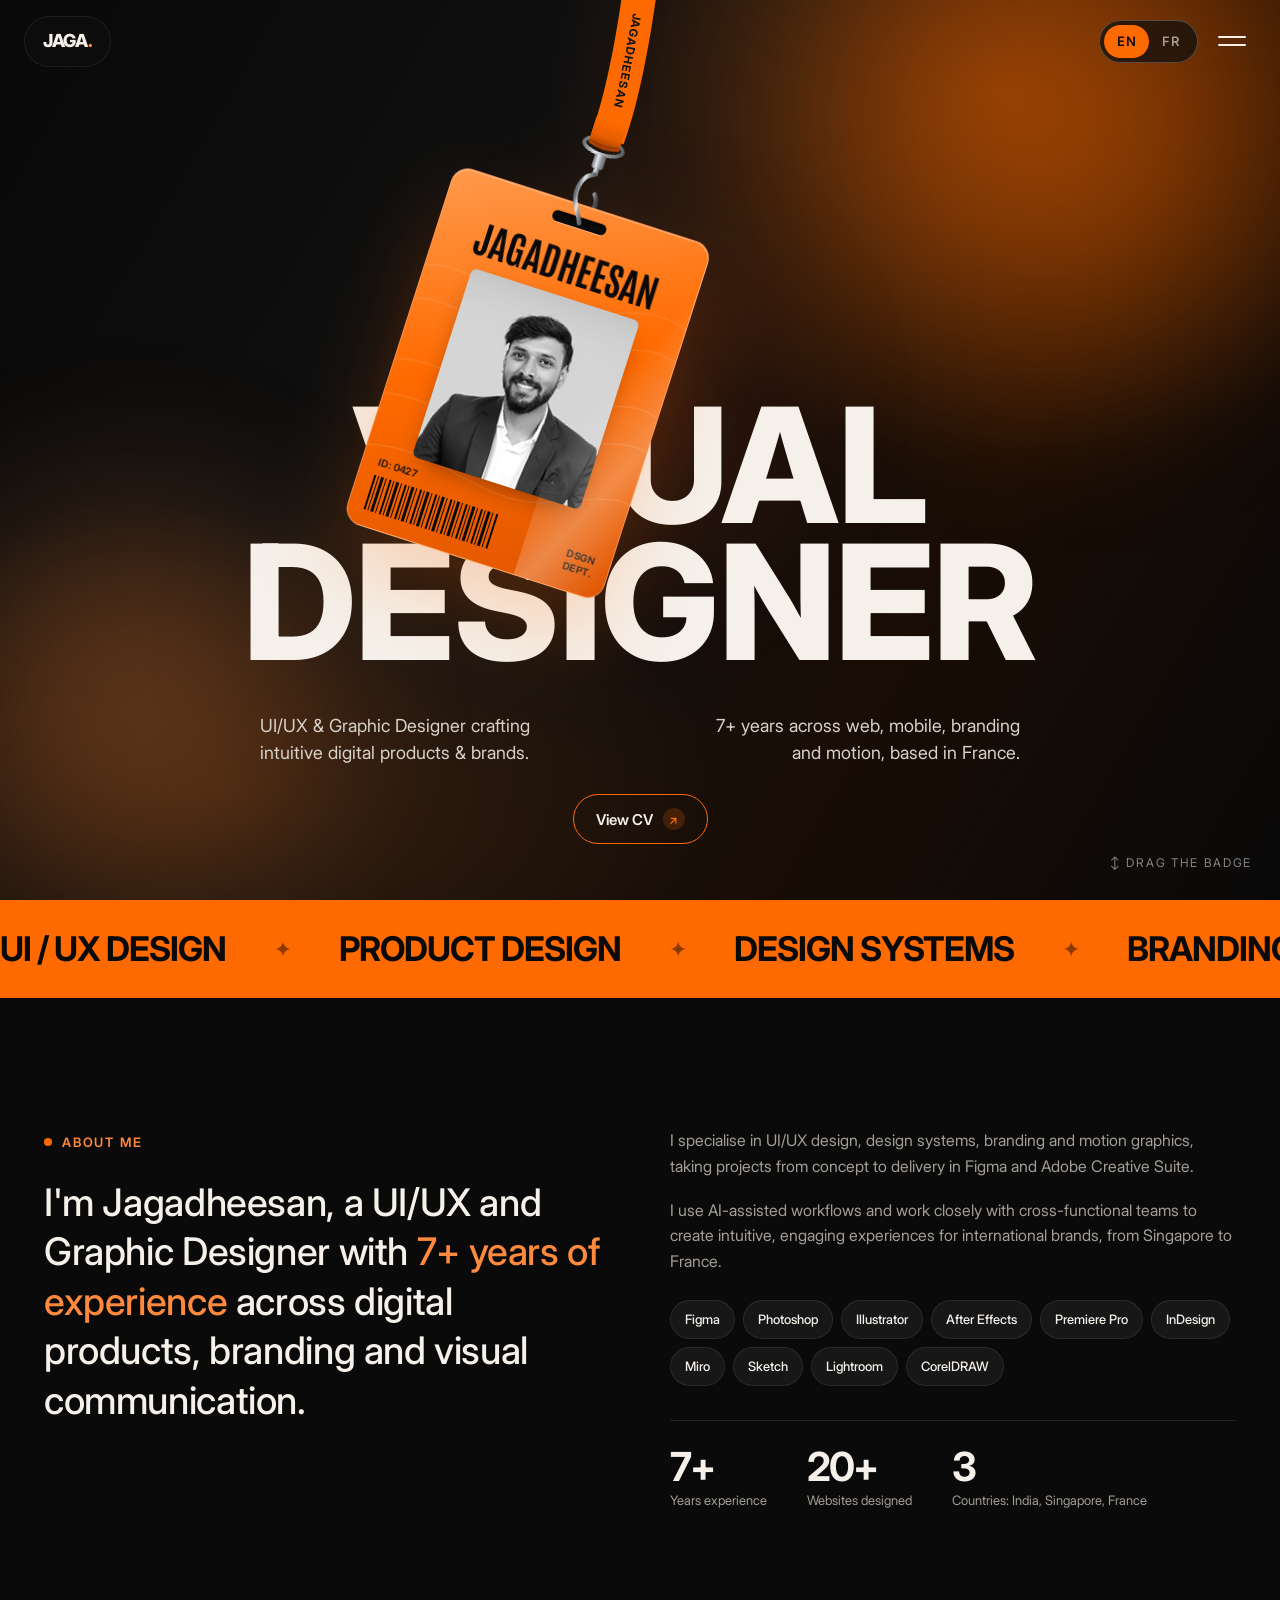
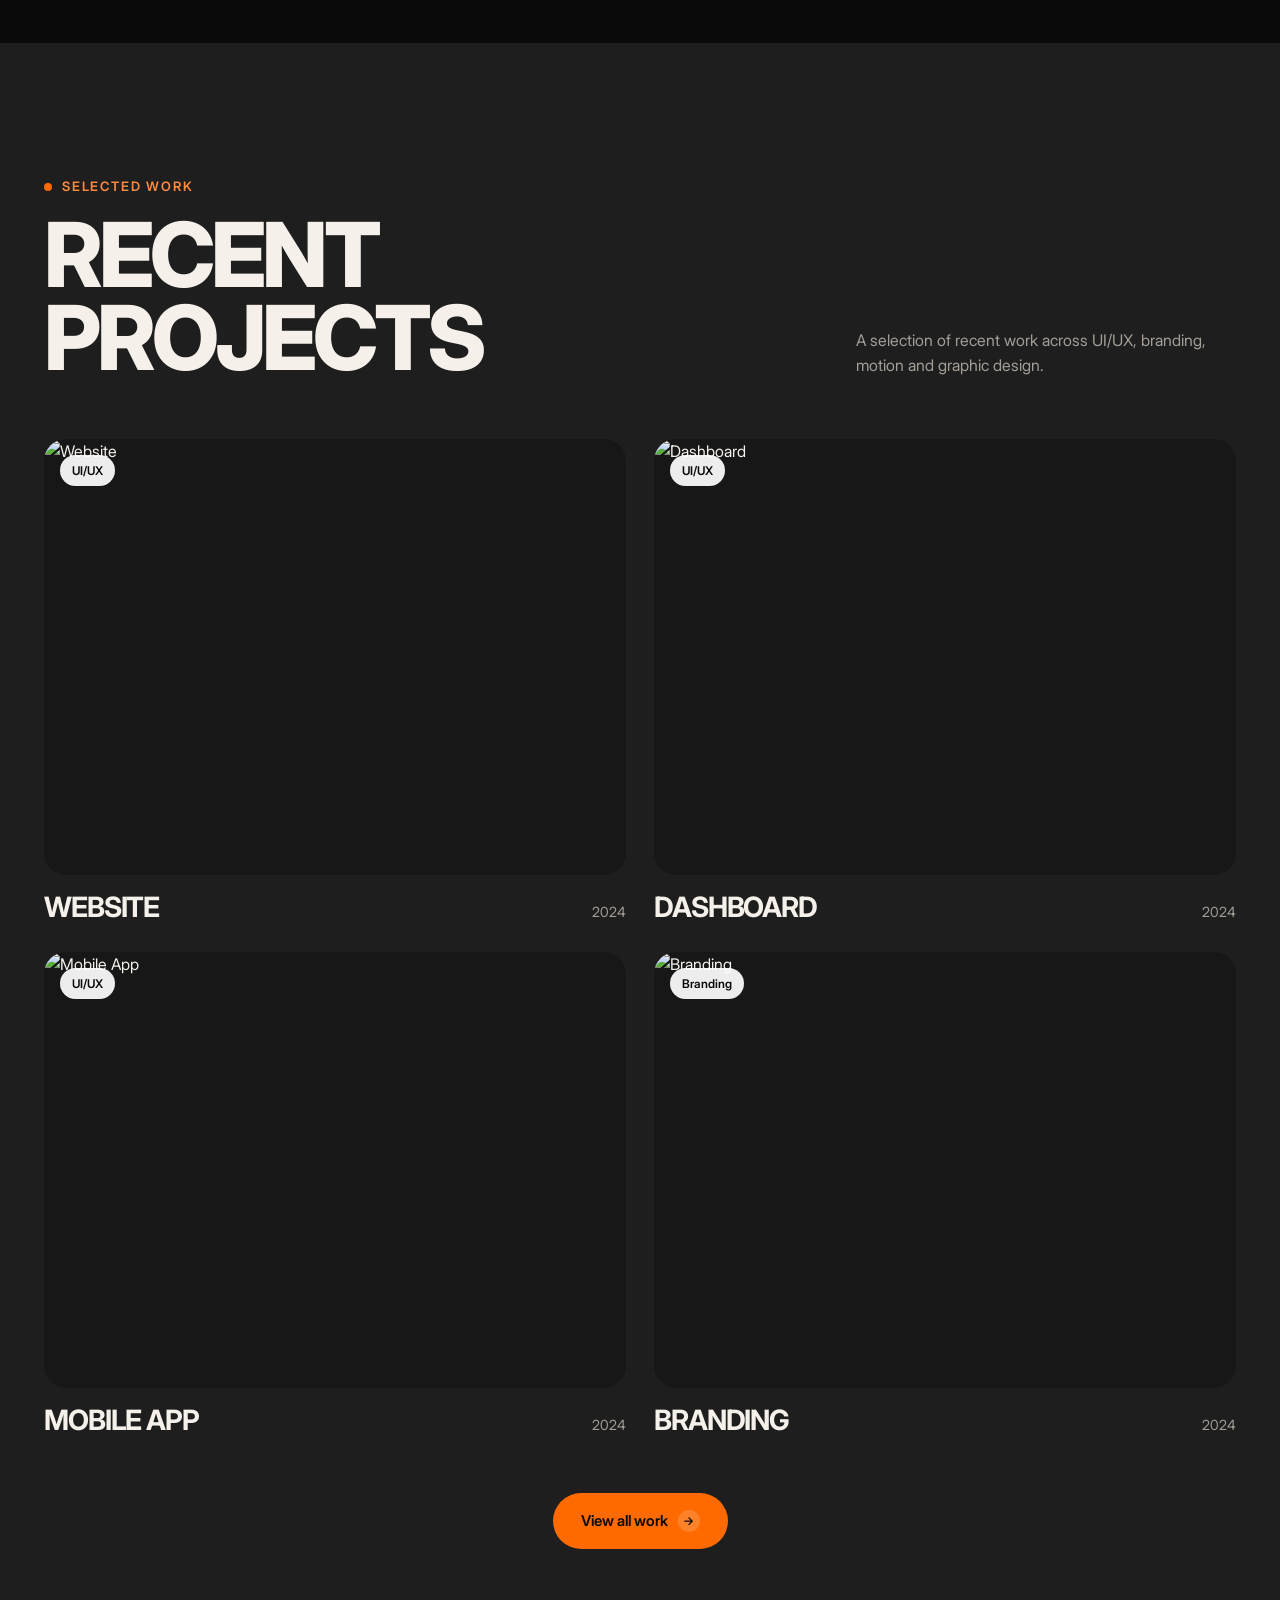
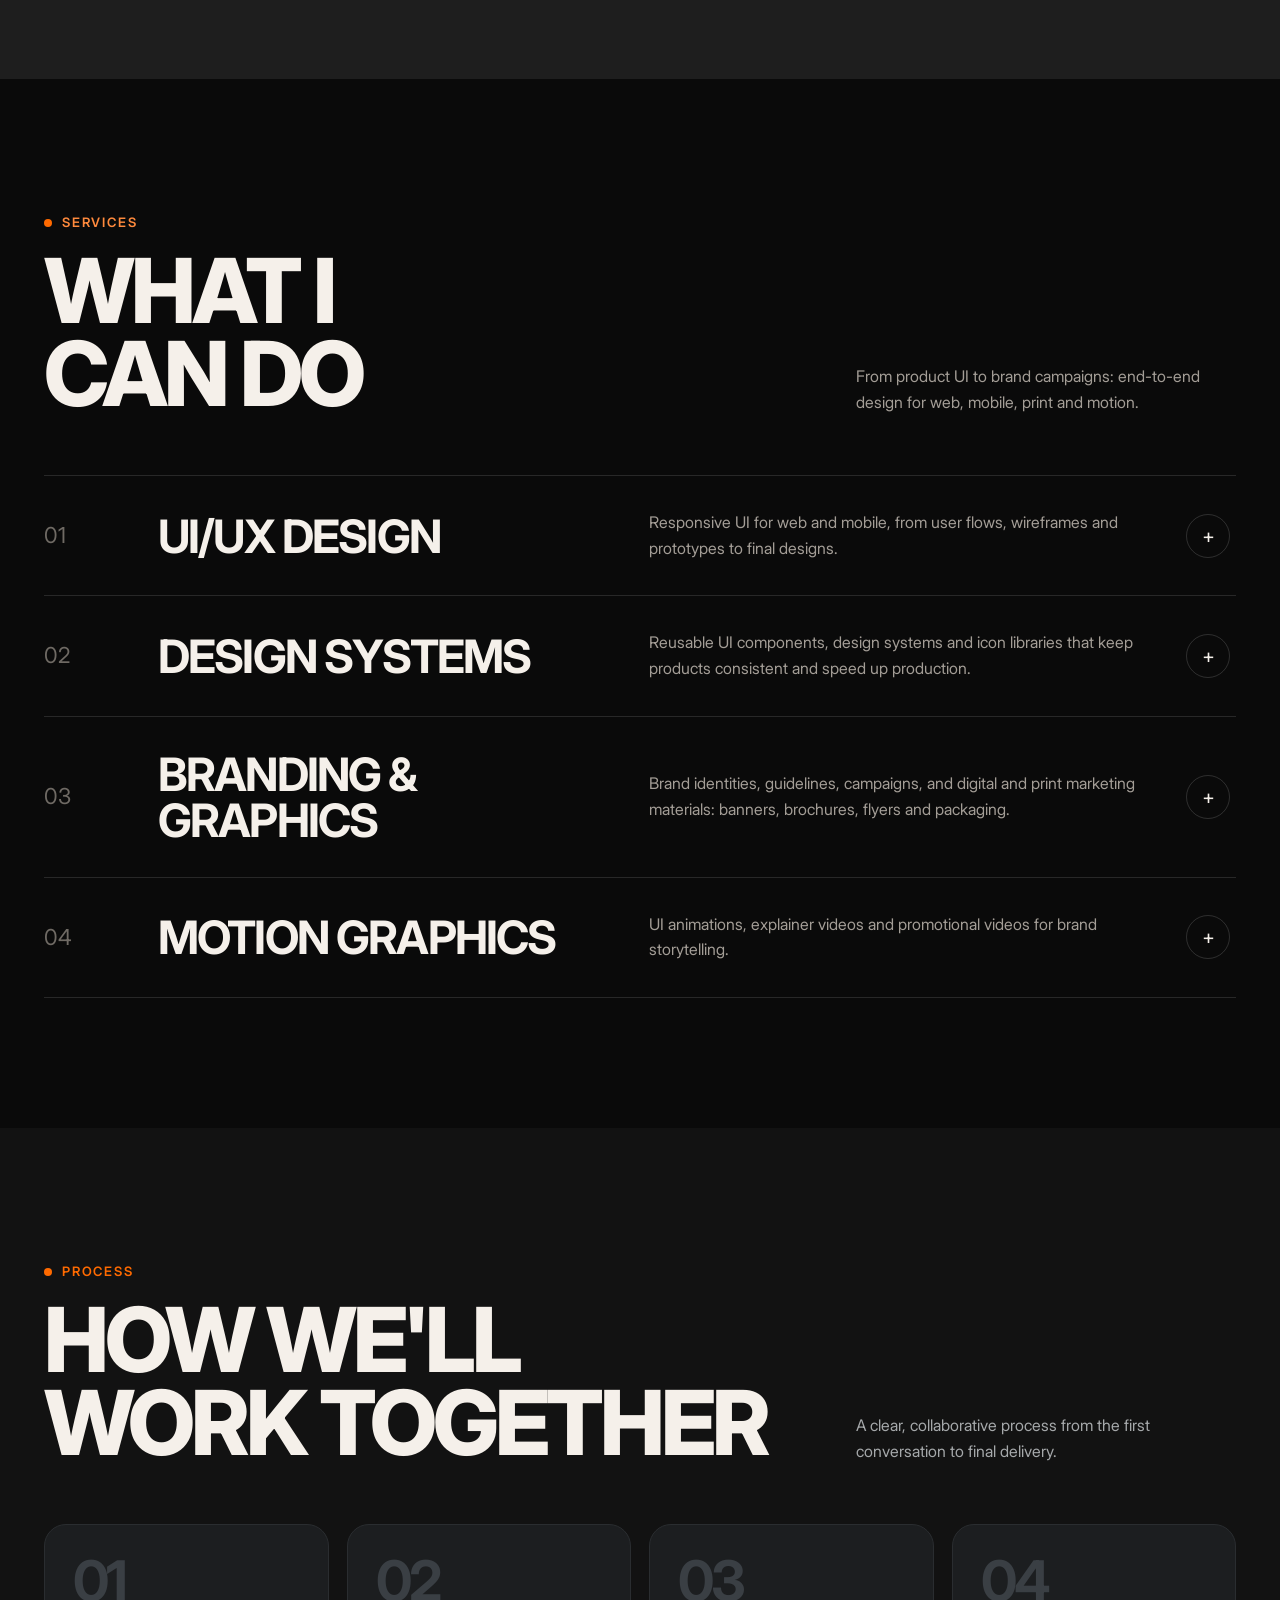
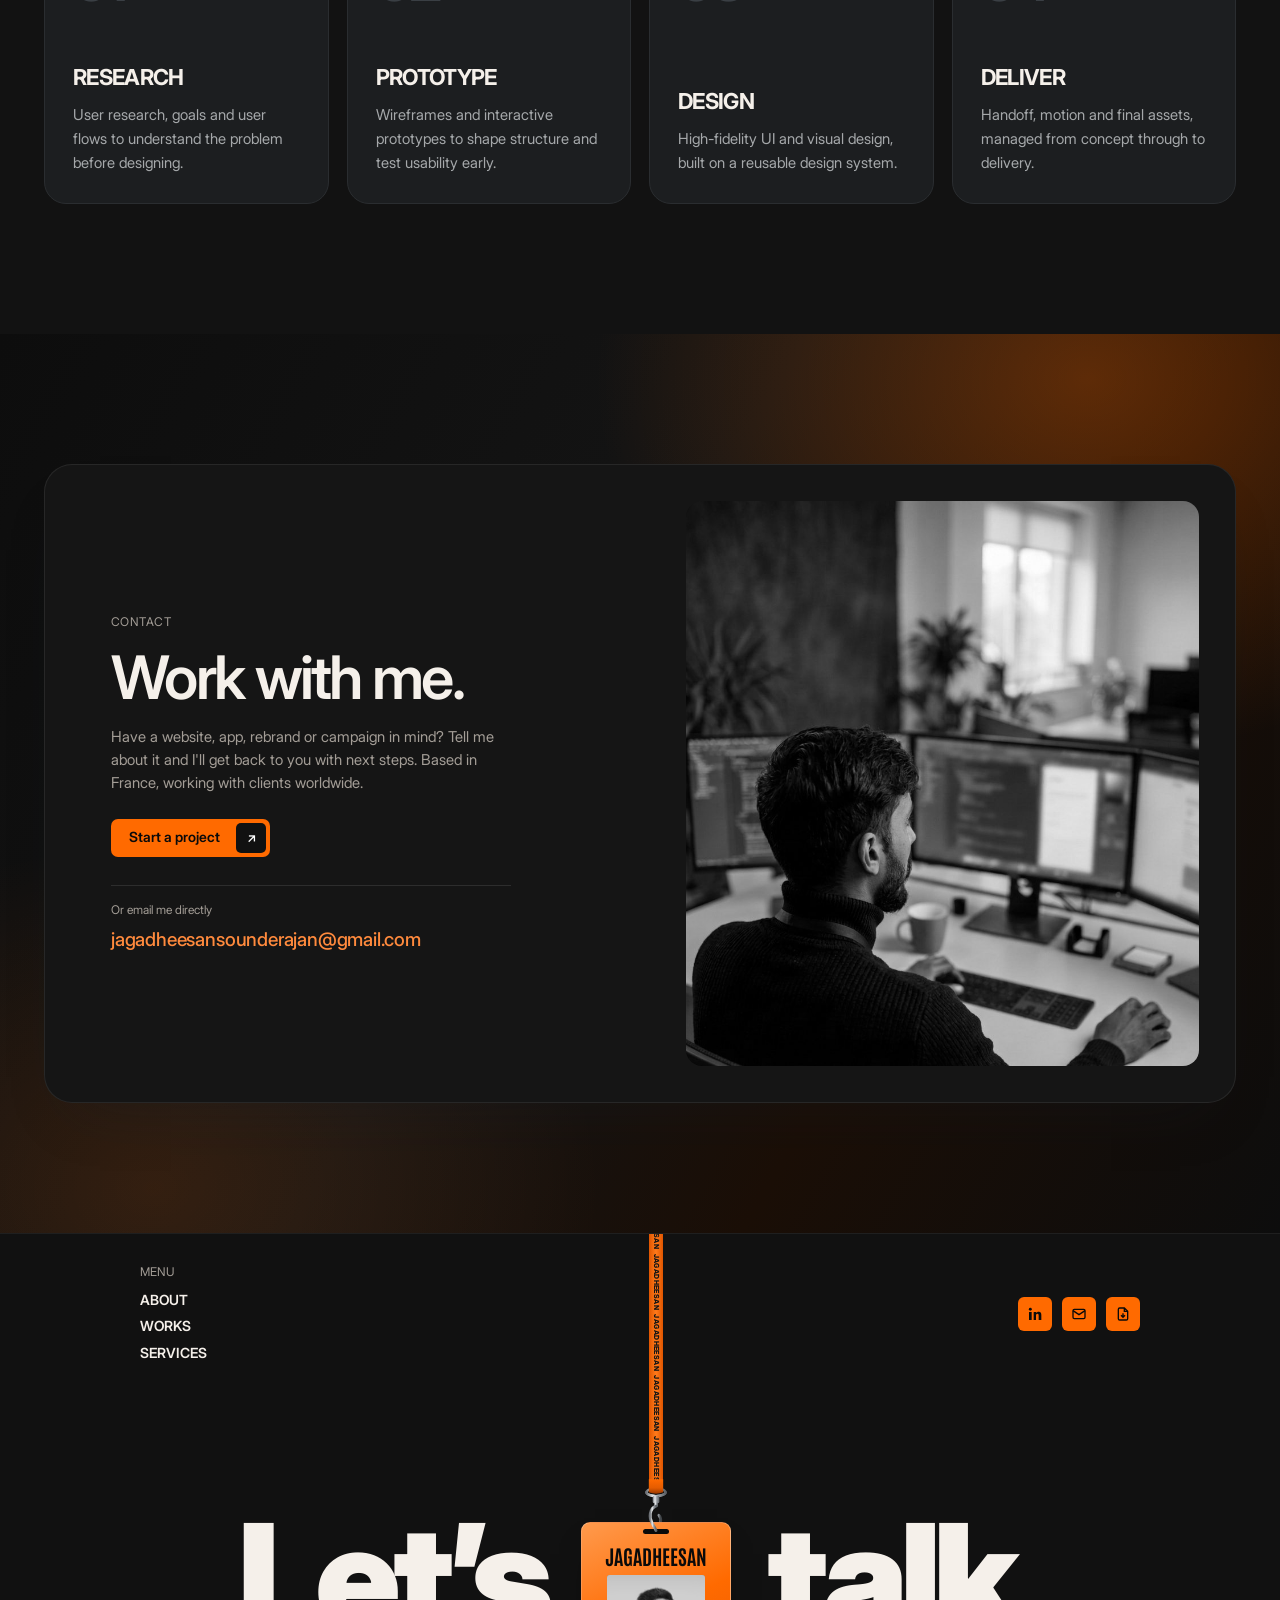
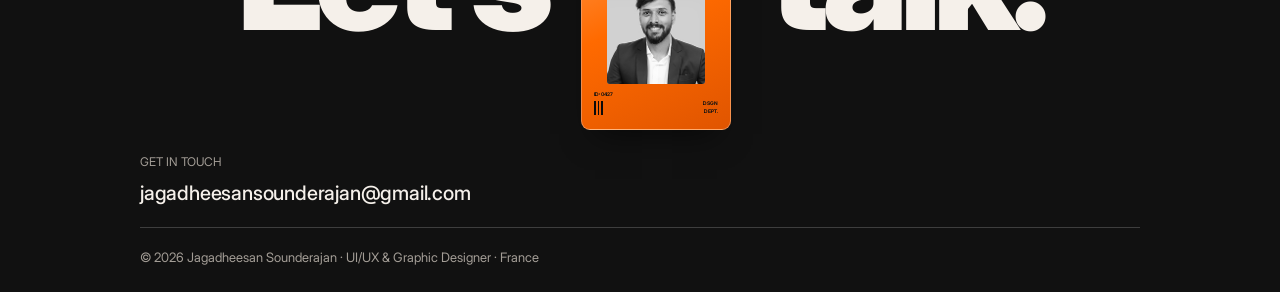
==== index.html @ 9dcd2a50 "Replace Download CV with View CV popup offering English and French CV downloads Co-Authored-By: Clau" ====
<!doctype html>
<html lang="en">
<head>
<meta charset="utf-8">
<meta name="viewport" content="width=device-width, initial-scale=1">
<title>Jagadheesan Sounderajan | UI/UX &amp; Graphic Designer</title>
<meta name="description" content="Jagadheesan Sounderajan: UI/UX and Graphic Designer with 7+ years of experience in digital products, design systems, branding and motion graphics. Based in France.">
<link rel="preconnect" href="https://fonts.googleapis.com">
<link rel="preconnect" href="https://fonts.gstatic.com" crossorigin>
<link href="https://fonts.googleapis.com/css2?family=Inter:opsz,wght@14..32,400..900&family=Antonio:wght@600;700&display=swap" rel="stylesheet">
<style>
  :root{
    --bg:#0a0a0a;
    --platinum:#1e1e1e;
    --platinum-2:#2c2c2c;
    --ink:#f5f0ea;
    --ink-2:#121212;
    --muted:#a39d96;
    --soft:#6f6a64;
    --accent:#ff6a00;
    --accent-dark:#ff8a3d;
    --accent-deep:#e05500;
    --mist:#2a1a10;
    --white:#171717;
    --radius:22px;
    --display:'Inter', system-ui, -apple-system, Segoe UI, Roboto, sans-serif;
    --body:'Inter', system-ui, -apple-system, Segoe UI, Roboto, sans-serif;
    --max:1240px;
  }
  *{box-sizing:border-box;margin:0;padding:0;font-variation-settings:'opsz' 32}
  button,input,select,textarea{font-family:inherit}
  html{scroll-behavior:smooth;color-scheme:dark}
  body{background:var(--bg);color:var(--ink);font-family:var(--body);font-size:16px;line-height:1.6;-webkit-font-smoothing:antialiased;overflow-x:hidden}
  a{color:inherit;text-decoration:none}
  img{max-width:100%;display:block}
  .wrap{max-width:var(--max);margin:0 auto;padding:0 24px}
  .display{font-family:var(--display);text-transform:uppercase;letter-spacing:-.045em;line-height:.92;font-weight:800}
  .eyebrow{font-size:13px;font-weight:600;letter-spacing:.14em;text-transform:uppercase;color:var(--accent-dark);display:inline-flex;align-items:center;gap:10px}
  .eyebrow::before{content:"";width:8px;height:8px;border-radius:50%;background:var(--accent)}

  /* ---------- NAV ---------- */
  .logo{font-family:var(--display);font-weight:800;font-size:18px;letter-spacing:-.02em;text-transform:uppercase}
  .logo span{color:var(--accent-dark)}
  .btn{display:inline-flex;align-items:center;gap:10px;padding:12px 20px;border-radius:999px;font-weight:600;font-size:14px;transition:transform .25s, background .25s, color .25s;cursor:pointer;border:0}
  .btn-dark{background:var(--accent);color:#0a0a0a}
  .btn-dark:hover{background:#ffffff;color:#0a0a0a;transform:translateY(-2px)}
  .btn-light{background:var(--white);color:var(--ink);border:1px solid rgba(255,255,255,.1)}
  .btn-light:hover{transform:translateY(-2px)}
  .btn .arrow{display:inline-grid;place-items:center;width:22px;height:22px;border-radius:50%;background:rgba(255,255,255,.16);font-size:12px}
  .btn-light .arrow{background:var(--platinum)}

  /* ---------- HERO ---------- */
  .hero{position:relative;height:100vh;height:100svh;min-height:700px;overflow:hidden;
    background:
      radial-gradient(ellipse 55% 45% at 18% 88%, rgba(255,106,0,.16), transparent 70%),
      radial-gradient(ellipse 50% 60% at 78% 10%, rgba(255,106,0,.32), transparent 70%),
      linear-gradient(120deg,#0a0a0a 0%,#121212 45%,#1a0e06 70%,#0a0a0a 100%)}
  .hero::after{content:"";position:absolute;inset:0;pointer-events:none;opacity:.35;
    background-image:url("data:image/svg+xml,%3Csvg xmlns='http://www.w3.org/2000/svg' width='160' height='160'%3E%3Cfilter id='n'%3E%3CfeTurbulence type='fractalNoise' baseFrequency='.9' numOctaves='2'/%3E%3CfeColorMatrix values='0 0 0 0 0 0 0 0 0 0 0 0 0 0 0 0 0 0 .08 0'/%3E%3C/filter%3E%3Crect width='100%25' height='100%25' filter='url(%23n)'/%3E%3C/svg%3E")}

  .hero-bottom{position:absolute;left:0;right:0;bottom:0;z-index:1;text-align:center;padding:0 24px 56px}
  .hero-word{font-size:clamp(60px,12.5vw,185px);line-height:.86;color:var(--ink);letter-spacing:-.005em}
  .hero-sub{display:grid;grid-template-columns:1fr 1fr;gap:40px;max-width:760px;margin:40px auto 0;font-size:18px;line-height:1.5;color:#d9d2c9}
  .hero-actions{display:flex;justify-content:center;align-items:center;gap:12px;flex-wrap:wrap;margin-top:28px;position:relative;z-index:6}
  .hero-cv{margin-top:0;padding:13px 22px;font-size:15px;position:relative;z-index:6;
    background:transparent;color:var(--ink);border:1.5px solid var(--accent)}
  .hero-cv .arrow{background:rgba(255,106,0,.18);color:var(--accent)}
  .hero-cv:hover{background:var(--accent);color:#0a0a0a;transform:translateY(-2px)}
  .hero-cv:hover .arrow{background:rgba(0,0,0,.15);color:#0a0a0a}
  .hero-cv:focus-visible{outline:2px solid var(--ink);outline-offset:3px}
  /* CV popup */
  .cv-modal{position:fixed;inset:0;z-index:1000;display:grid;place-items:center;padding:16px;background:rgba(0,0,0,.72);backdrop-filter:blur(6px);opacity:0;visibility:hidden;transition:opacity .25s,visibility .25s}
  .cv-modal.open{opacity:1;visibility:visible}
  .cv-dialog{position:relative;width:min(560px,100%);background:#141414;border:1px solid rgba(255,255,255,.1);border-radius:var(--radius);padding:32px;transform:translateY(16px);transition:transform .25s}
  .cv-modal.open .cv-dialog{transform:none}
  .cv-dialog h2{font-size:26px;font-weight:800;letter-spacing:-.02em;margin:10px 0 6px}
  .cv-dialog > p{color:var(--muted);font-size:15px}
  .cv-close{position:absolute;top:16px;right:16px;width:38px;height:38px;border-radius:50%;border:1px solid rgba(255,255,255,.15);background:transparent;color:var(--ink);font-size:18px;cursor:pointer;transition:background .2s}
  .cv-close:hover{background:var(--accent);color:#0a0a0a}
  .cv-options{display:grid;grid-template-columns:1fr 1fr;gap:12px;margin-top:24px}
  .cv-option{display:flex;flex-direction:column;gap:14px;padding:20px;border-radius:16px;background:var(--platinum);border:1px solid rgba(255,255,255,.08);transition:border-color .2s,transform .2s}
  .cv-option:hover{border-color:var(--accent);transform:translateY(-2px)}
  .cv-option b{display:block;font-size:17px}
  .cv-option small{color:var(--muted);font-size:13px}
  .cv-option .btn{justify-content:center;background:var(--accent);color:#0a0a0a}
  .cv-option .btn:hover{background:#fff}
  .cv-option .btn .arrow{background:rgba(0,0,0,.15)}
  .cv-flag{font-size:12px;font-weight:700;letter-spacing:.12em;color:var(--accent-dark)}
  @media (max-width:520px){ .cv-dialog{padding:26px 20px} .cv-options{grid-template-columns:1fr} }
  .hero-sub p:first-child{text-align:left}
  .hero-sub p:last-child{text-align:right}

  /* Animated orange glow */
  .hero-glow{position:absolute;inset:0;overflow:hidden;pointer-events:none;z-index:0}
  .hero-glow span{position:absolute;border-radius:50%;filter:blur(70px);will-change:transform,opacity}
  .hero-glow .g1{width:60vmax;height:60vmax;left:52%;top:-28%;opacity:.55;
    background:radial-gradient(circle,rgba(255,106,0,.9) 0%,rgba(255,106,0,0) 62%);animation:glow1 16s ease-in-out infinite alternate}
  .hero-glow .g2{width:48vmax;height:48vmax;left:-14%;top:42%;opacity:.4;
    background:radial-gradient(circle,rgba(255,138,61,.85) 0%,rgba(255,138,61,0) 62%);animation:glow2 21s ease-in-out infinite alternate}
  .hero-glow .g3{width:38vmax;height:38vmax;left:30%;top:18%;opacity:.28;
    background:radial-gradient(circle,rgba(204,61,0,.9) 0%,rgba(204,61,0,0) 62%);animation:glow3 26s ease-in-out infinite alternate}
  @keyframes glow1{0%{transform:translate(0,0) scale(1)}50%{transform:translate(-14vw,10vh) scale(1.12)}100%{transform:translate(-4vw,22vh) scale(.92)}}
  @keyframes glow2{0%{transform:translate(0,0) scale(1);opacity:.4}50%{transform:translate(18vw,-12vh) scale(1.15);opacity:.55}100%{transform:translate(8vw,-24vh) scale(.95);opacity:.35}}
  @keyframes glow3{0%{transform:translate(0,0) scale(.9);opacity:.2}50%{transform:translate(12vw,14vh) scale(1.2);opacity:.38}100%{transform:translate(-10vw,4vh) scale(1);opacity:.25}}
  @media (prefers-reduced-motion:reduce){ .hero-glow span{animation:none} }

  /* ---------- BADGE ---------- */
  .badge-stage{position:absolute;inset:0;z-index:5;pointer-events:none;user-select:none}
  .badge-stage svg.strap-svg{position:absolute;inset:0;width:100%;height:100%;overflow:visible}
  .badge{position:absolute;left:0;top:0;width:270px;transform-origin:50% 0;cursor:grab;will-change:transform;pointer-events:auto;touch-action:none;filter:drop-shadow(0 40px 40px rgba(255,106,0,.22))}
  .badge.dragging{cursor:grabbing}
  .hook-back{position:absolute;top:0;left:50%;width:46px;height:96px;transform:translateX(-50%);z-index:0;overflow:visible;pointer-events:none}
  .mini-hook-back{position:absolute;top:0;left:50%;width:22px;height:46px;transform:translateX(-50%);z-index:0;overflow:visible;pointer-events:none}.hook{display:block;width:46px;height:96px;margin:0 auto -22px;position:relative;z-index:3;overflow:visible}
  .card{position:relative;aspect-ratio:3/4.15;border-radius:18px;overflow:hidden;
    background:linear-gradient(155deg,#ff9a4d 0%,#ff6a00 45%,#e05500 100%);
    border:1px solid rgba(255,255,255,.28);box-shadow:inset 0 1px 0 rgba(255,255,255,.35)}
  .card::before{content:"";position:absolute;inset:0;z-index:4;pointer-events:none;
    background:linear-gradient(115deg,transparent 25%,rgba(255,255,255,.28) 42%,transparent 58%);
    transform:translateX(var(--shine,-40%))}
  .card .slot{position:absolute;top:12px;left:50%;transform:translateX(-50%);width:56px;height:11px;border-radius:6px;background:#0a0a0a;box-shadow:inset 0 2px 3px rgba(0,0,0,.8),0 1px 0 rgba(255,255,255,.35),0 -1px 0 rgba(0,0,0,.18)}
  .card .contours{position:absolute;inset:0;width:100%;height:100%;opacity:.5}
  .card .name{position:absolute;left:0;right:0;text-align:center;top:43px;z-index:3;font-family:'Antonio','Arial Narrow',sans-serif;font-weight:700;text-transform:uppercase;font-size:38px;line-height:.9;letter-spacing:0}
  .card .name span{display:block;color:#0a0a0a}
  .card .name span + span{color:#fff;text-shadow:0 1px 2px rgba(0,0,0,.35)}
  .card .photo{position:absolute;left:17%;right:17%;top:25%;aspect-ratio:1/1.12;z-index:2;border-radius:6px;overflow:hidden;filter:grayscale(1) contrast(1.05);box-shadow:0 10px 24px -10px rgba(0,0,0,.45);
    background:
      radial-gradient(circle at 50% 40%, #e9d3c3 0 17%, transparent 17.5%),
      radial-gradient(ellipse at 50% 102%, #1d2329 0 44%, transparent 44.5%),
      linear-gradient(160deg,#dfe3e6,#9aa3a8)}
  .card .photo::after{content:"";position:absolute;left:50%;top:21%;transform:translateX(-50%);width:40%;height:17%;border-radius:50% 50% 30% 30%;background:#15181b}
  .card .photo img,.mini-photo img{width:100%;height:100%;object-fit:cover;object-position:50% 18%;display:block;pointer-events:none;user-select:none}
  .card .photo.has-img,.mini-photo.has-img{background:#8d9196}
  .card .photo.has-img::after,.mini-photo.has-img::after{display:none}
  .card .foot{position:absolute;left:16px;right:16px;bottom:16px;z-index:2;display:flex;justify-content:space-between;align-items:flex-end;font-size:10px;font-weight:600;color:var(--ink-2);letter-spacing:.04em}
  .card .foot small{display:block;font-size:10px;margin-bottom:6px}
  .barcode{height:36px;width:130px;background:repeating-linear-gradient(90deg,#0a0a0a 0 2px,transparent 2px 4px,#0a0a0a 4px 5px,transparent 5px 7px,#0a0a0a 7px 10px,transparent 10px 12px,#0a0a0a 12px 13px,transparent 13px 16px)}
  .card .dept{text-align:right;line-height:1.35}
  .drag-hint{position:absolute;right:28px;bottom:28px;z-index:2;font-size:12px;letter-spacing:.14em;text-transform:uppercase;color:rgba(255,255,255,.5)}

  /* stats now live in About */
  .hero-stats{display:flex;gap:40px;margin-top:34px;padding-top:26px;border-top:1px solid rgba(255,255,255,.1)}
  .hero-stats b{display:block;font-family:var(--display);font-size:40px;letter-spacing:-.05em;line-height:1;font-weight:700}
  .hero-stats span{font-size:13px;color:var(--muted)}

  @media (max-width:760px){
    .hero{min-height:640px}
    .badge{width:240px}
    .card .name{font-size:34px;top:40px;left:0}
    .barcode{width:100px;height:28px}
    .hero-bottom{padding-bottom:36px}
    .hero-sub{grid-template-columns:1fr;gap:6px;margin-top:22px;font-size:15px}
    .hero-sub p:first-child,.hero-sub p:last-child{text-align:center}
    .hero-sub br{display:none}
    .drag-hint{display:none}
    .hero-stats{gap:24px}
    .hero-stats b{font-size:34px}
  }

  /* ---------- MARQUEE ---------- */
  .marquee{background:var(--accent);color:#0a0a0a;overflow:hidden;padding:22px 0;margin:0;position:relative;z-index:3}
  .marquee-track{display:flex;gap:48px;width:max-content;animation:scroll 32s linear infinite}
  .marquee span{font-family:var(--display);font-size:34px;letter-spacing:-.03em;text-transform:uppercase;font-weight:700;display:flex;align-items:center;gap:48px;white-space:nowrap}
  .marquee span::after{content:"✦";font-size:22px;color:rgba(0,0,0,.45)}
  @keyframes scroll{to{transform:translateX(-50%)}}

  /* ---------- SECTIONS ---------- */
  section{padding:130px 0}
  .sec-head{display:flex;justify-content:space-between;align-items:flex-end;gap:30px;margin-bottom:60px;flex-wrap:wrap}
  .sec-head h2{font-size:clamp(34px,7vw,96px);margin-top:16px}
  .sec-head p{max-width:380px;color:var(--muted)}

  /* About */
  .about-grid{display:grid;grid-template-columns:1fr 1fr;gap:60px;align-items:start}
  .about-big{font-size:clamp(26px,3vw,38px);line-height:1.3;font-weight:500;letter-spacing:-.01em}
  .about-big em{font-style:normal;color:var(--accent-dark)}
  .about-side p{color:var(--muted);margin-bottom:18px}
  .tools{display:flex;flex-wrap:wrap;gap:8px;margin-top:26px}
  .tools span{padding:8px 14px;border-radius:999px;background:var(--white);border:1px solid rgba(255,255,255,.08);font-size:13px;font-weight:500}

  /* Work */
  .work{background:var(--platinum)}
  .work-grid{display:grid;grid-template-columns:repeat(2,1fr);gap:28px}
  .project{display:block}
  .project-img{aspect-ratio:4/3;border-radius:var(--radius);overflow:hidden;position:relative;background:var(--white)}
  .project-img img.cover{position:absolute;inset:0;width:100%;height:100%;object-fit:cover;transition:transform .7s cubic-bezier(.2,.8,.2,1)}
  .project:hover .project-img img.cover{transform:scale(1.05)}
  .project-img .mock{position:absolute;inset:12% 10% -10% 10%;border-radius:14px 14px 0 0;background:#f4f1ec;box-shadow:0 30px 60px -20px rgba(0,0,0,.4);transition:transform .6s cubic-bezier(.2,.8,.2,1);overflow:hidden;padding:16px}
  .project:hover .mock{transform:translateY(-6%) scale(1.02)}
  .mock .bar{display:flex;gap:6px;margin-bottom:16px}
  .mock .bar i{width:8px;height:8px;border-radius:50%;background:var(--platinum-2)}
  .mock .h{height:14%;width:70%;border-radius:6px;margin-bottom:10px}
  .mock .l{height:5%;width:50%;border-radius:4px;background:var(--platinum);margin-bottom:8px}
  .mock .row{display:grid;grid-template-columns:repeat(3,1fr);gap:8px;margin-top:16px;height:36%}
  .mock .row div{border-radius:8px}
  .project-tag{position:absolute;top:16px;left:16px;z-index:2;padding:6px 12px;border-radius:999px;background:rgba(255,255,255,.92);color:#0a0a0a;font-size:12px;font-weight:600}
  .project-view{position:absolute;top:16px;right:16px;z-index:2;width:44px;height:44px;border-radius:50%;background:var(--accent);color:#0a0a0a;display:grid;place-items:center;transform:scale(0) rotate(-45deg);transition:transform .35s cubic-bezier(.2,.8,.2,1)}
  .project:hover .project-view{transform:scale(1) rotate(0)}
  .project-meta{display:flex;justify-content:space-between;align-items:baseline;margin-top:18px}
  .project-meta h3{font-family:var(--display);font-size:28px;letter-spacing:-.04em;text-transform:uppercase;font-weight:700;line-height:1}
  .project-meta span{color:var(--muted);font-size:14px}
  .project p{color:var(--muted);font-size:15px;margin-top:6px}
  .view-all{display:flex;justify-content:center;margin-top:56px}
  .view-all .btn{padding:16px 28px;font-size:15px}

  /* Services */
  .services-list{border-top:1px solid rgba(255,255,255,.12)}
  .service{display:grid;grid-template-columns:90px 1fr 1.1fr 50px;column-gap:24px;row-gap:0;cursor:pointer;align-items:center;padding:34px 0;border-bottom:1px solid rgba(255,255,255,.12);transition:padding .35s}
  .service:hover{padding-left:16px}
  .service .num{font-family:var(--display);font-size:22px;color:var(--soft)}
  .service h3{font-family:var(--display);font-size:clamp(26px,3.6vw,46px);letter-spacing:-.04em;text-transform:uppercase;font-weight:700;line-height:1}
  .service p{color:var(--muted)}
  .service .plus{background:transparent;color:inherit;font:400 20px/1 var(--body);cursor:pointer;width:44px;height:44px;border-radius:50%;border:1px solid rgba(255,255,255,.15);display:grid;place-items:center;transition:background .3s,color .3s,transform .3s}
  .service:hover .plus{background:var(--accent);color:#0a0a0a;transform:rotate(90deg)}

  .service.open .plus{background:var(--accent);border-color:var(--accent-dark);color:#fff;transform:rotate(45deg)}
  .service .plus:focus-visible{outline:2px solid var(--accent);outline-offset:3px}
  .service-more{grid-column:1/-1;display:grid;grid-template-rows:0fr;transition:grid-template-rows .45s cubic-bezier(.2,.8,.2,1)}
  .service.open .service-more{grid-template-rows:1fr}
  .service-more > div{overflow:hidden;min-height:0}
  .sm-inner{display:grid;grid-template-columns:90px 1fr 1.1fr 50px;column-gap:24px;padding-top:26px;opacity:0;transform:translateY(-8px);transition:opacity .35s,transform .35s}
  .service.open .sm-inner{opacity:1;transform:none;transition-delay:.1s}
  .sm-list{grid-column:2;list-style:none;display:grid;gap:10px}
  .sm-list li{position:relative;padding-left:20px;color:var(--ink);font-size:15px}
  .sm-list li::before{content:"";position:absolute;left:0;top:.6em;width:7px;height:7px;border-radius:50%;background:var(--accent)}
  .sm-side{grid-column:3}
  .sm-side small{display:block;font-size:12px;font-weight:600;letter-spacing:.14em;text-transform:uppercase;color:var(--soft);margin-bottom:10px}
  .sm-tools{display:flex;flex-wrap:wrap;gap:8px}
  .sm-tools span{padding:6px 12px;border-radius:999px;background:var(--white);border:1px solid rgba(255,255,255,.1);font-size:13px;font-weight:500}
  .sm-link{display:inline-block;margin-top:20px;font-size:14px;font-weight:600;color:var(--accent-dark);transition:color .2s}
  .sm-link:hover{color:var(--accent)}
  @media (max-width:980px){
    .sm-inner{grid-template-columns:1fr;row-gap:22px;padding-left:74px}
    .sm-list,.sm-side{grid-column:1}
  }
  @media (max-width:560px){ .sm-inner{padding-left:0} }
  @media (prefers-reduced-motion:reduce){ .service-more,.sm-inner{transition:none} }

  /* Process */
  .process{background:var(--ink-2);color:var(--ink)}
  .process .eyebrow{color:var(--accent)}
  .process .eyebrow::before{background:var(--accent)}
  .process .sec-head p{color:#a5a8aa}
  .steps{display:grid;grid-template-columns:repeat(4,1fr);gap:18px}
  .step{background:#1c1e20;border:1px solid #2a2d30;border-radius:var(--radius);padding:28px;min-height:280px;display:flex;flex-direction:column;justify-content:space-between;transition:transform .35s,background .35s}
  .step:hover{transform:translateY(-6px);background:var(--accent);color:#0a0a0a}
  .step .n{font-family:var(--display);font-size:56px;letter-spacing:-.05em;line-height:1;color:#3a3f44;font-weight:700;transition:color .35s}
  .step:hover .n{color:rgba(0,0,0,.35)}
  .step h4{font-family:var(--display);font-size:22px;letter-spacing:-.03em;text-transform:uppercase;font-weight:700;margin-bottom:8px}
  .step p{color:#a5a8aa;font-size:15px}
  .step:hover p{color:#2a1200}

  /* Experience */
  .xp-list{border-top:1px solid rgba(255,255,255,.12)}
  .xp{display:grid;grid-template-columns:220px 1fr;gap:40px;padding:40px 0;border-bottom:1px solid rgba(255,255,255,.12)}
  .xp-when b{display:block;font-size:15px;font-weight:600;color:var(--accent-dark)}
  .xp-when span{font-size:14px;color:var(--muted)}
  .xp-body h3{font-size:clamp(22px,2.6vw,32px);font-weight:700;letter-spacing:-.035em;line-height:1.1}
  .xp-co{display:block;margin-top:6px;font-size:15px;color:var(--muted)}
  .xp-body ul{list-style:none;margin-top:20px;display:grid;gap:10px}
  .xp-body li{position:relative;padding-left:22px;color:var(--muted);font-size:15px;line-height:1.55}
  .xp-body li::before{content:"";position:absolute;left:0;top:.62em;width:8px;height:8px;border-radius:50%;background:var(--accent)}
  .xp-body li b{color:var(--ink);font-weight:600}
  .xp-clients{display:flex;flex-wrap:wrap;align-items:center;gap:8px;margin-top:22px}
  .xp-clients small{font-size:12px;letter-spacing:.12em;text-transform:uppercase;color:var(--soft);margin-right:6px}
  .xp-clients span{padding:6px 12px;border-radius:999px;background:var(--white);border:1px solid rgba(255,255,255,.1);font-size:13px;font-weight:500}
  .cv-grid{display:grid;grid-template-columns:repeat(4,1fr);gap:16px;margin-top:56px}
  .cv-card{background:var(--white);border:1px solid rgba(255,255,255,.08);border-radius:var(--radius);padding:26px}
  .cv-card > small{display:block;font-size:12px;font-weight:600;letter-spacing:.14em;text-transform:uppercase;color:var(--accent-dark);margin-bottom:16px}
  .cv-item + .cv-item{margin-top:14px}
  .cv-item b{display:block;font-size:15px;font-weight:600;line-height:1.35}
  .cv-item span{font-size:13px;color:var(--muted)}
  .cv-tags{display:flex;flex-wrap:wrap;gap:6px}
  .cv-tags span{padding:5px 10px;border-radius:999px;background:var(--platinum);font-size:12.5px;font-weight:500}
  @media (max-width:980px){ .xp{grid-template-columns:1fr;gap:12px} .cv-grid{grid-template-columns:1fr 1fr} }
  @media (max-width:560px){ .cv-grid{grid-template-columns:1fr} }
  .btn-project.alt{background:#262626;color:var(--ink);margin-left:8px}
  .btn-project.alt:hover{background:#333}
  .c-email,.f-mail,.menu-mail{overflow-wrap:anywhere}

  /* Results */
  .results-grid{display:grid;grid-template-columns:repeat(3,1fr);gap:18px}
  .quote{background:var(--white);border:1px solid rgba(255,255,255,.07);border-radius:var(--radius);padding:30px;display:flex;flex-direction:column;justify-content:space-between;gap:30px}
  .quote .metric{font-family:var(--display);font-size:50px;letter-spacing:-.05em;font-weight:700;line-height:1;color:var(--accent)}
  .quote .metric small{display:block;font-family:var(--body);font-size:13px;font-weight:500;color:var(--muted);text-transform:none;margin-top:6px}
  .quote blockquote{font-size:17px;line-height:1.55}
  .who{display:flex;align-items:center;gap:12px}
  .avatar{width:44px;height:44px;border-radius:50%;display:grid;place-items:center;font-weight:600;color:#0a0a0a;font-size:14px}
  .who b{display:block;font-size:14px}
  .who span{font-size:13px;color:var(--muted)}

  /* Contact */
  .contact{position:relative;padding:130px 24px;overflow:hidden;
    background:
      radial-gradient(ellipse 50% 55% at 12% 95%, rgba(255,106,0,.14), transparent 70%),
      radial-gradient(ellipse 55% 60% at 85% 5%, rgba(255,106,0,.3), transparent 70%),
      linear-gradient(120deg,#0d0d0d 0%,#141414 45%,#1a0e06 70%,#0d0d0d 100%)}
  .contact-card{max-width:calc(var(--max) - 48px);margin:0 auto;background:#151515;border-radius:28px;padding:36px 36px 36px 64px;display:grid;grid-template-columns:1fr 1fr;gap:64px;align-items:center;border:1px solid rgba(255,255,255,.08);box-shadow:0 30px 60px -35px rgba(20,30,40,.35)}
  .contact-copy{padding-left:2px}
  .c-label{display:block;font-size:12px;letter-spacing:.04em;text-transform:uppercase;color:var(--muted)}
  .contact-copy h2{font-family:var(--body);font-weight:600;font-size:clamp(40px,5vw,60px);letter-spacing:-.045em;line-height:1;margin:16px 0 18px;color:var(--ink)}
  .contact-copy p{color:var(--muted);font-size:15px;line-height:1.55;max-width:400px}
  .btn-project{display:inline-flex;align-items:center;gap:16px;margin-top:24px;padding:4px 4px 4px 18px;background:var(--accent);color:#0a0a0a;border-radius:7px;font-weight:600;font-size:14px;transition:background .25s}
  .btn-project i{width:30px;height:30px;background:#111;color:#fff;border-radius:5px;display:grid;place-items:center;font-style:normal;font-size:13px;transition:transform .25s}
  .btn-project:hover{background:#ff8a3d}
  .btn-project:hover i{transform:rotate(45deg)}
  .c-divider{height:1px;background:rgba(255,255,255,.1);margin:28px 0 14px;max-width:400px}
  .c-small{display:block;font-size:12px;color:var(--muted)}
  .c-email{display:inline-block;margin-top:6px;font-size:19px;font-weight:500;color:var(--accent-dark);letter-spacing:-.01em;transition:color .2s}
  .c-email:hover{color:var(--accent)}
  .contact-photo{aspect-ratio:1/1.1;border-radius:16px;overflow:hidden;filter:grayscale(1)}
  .contact-photo svg,.contact-photo img{width:100%;height:100%;display:block;object-fit:cover;object-position:50% 35%}

  /* Footer */
  .site-footer{position:relative;background:#111111;overflow:hidden;border-top:1px solid rgba(255,255,255,.06);padding:28px 24px 22px}
  .f-inner{max-width:1000px;margin:0 auto}
  .f-top{display:flex;justify-content:space-between;align-items:center;gap:20px}
  .f-menu small{display:block;font-size:12px;text-transform:uppercase;color:var(--muted);margin-bottom:6px}
  .f-menu a{display:block;font-size:14px;font-weight:600;text-transform:uppercase;line-height:1.9;color:var(--ink);transition:color .2s}
  .f-menu a:hover{color:var(--accent-dark)}
  .socials{display:flex;gap:10px}
  .socials a{width:34px;height:34px;border-radius:6px;background:var(--accent);color:#0a0a0a;display:grid;place-items:center;transition:background .2s,transform .2s}
  .socials a:hover{background:#ffffff;color:#0a0a0a;transform:translateY(-2px)}
  .socials svg{width:16px;height:16px}

  .f-talk{display:flex;justify-content:center;align-items:center;gap:clamp(18px,3vw,36px);margin:56px 0 22px}
  .f-word{font-family:var(--body);font-weight:900;font-size:clamp(60px,11.5vw,150px);letter-spacing:-.055em;line-height:1;color:var(--ink)}
  .mini-badge{position:relative;display:flex;flex-direction:column;align-items:center;margin-top:64px;transform-origin:50% -340px;animation:swing 5s ease-in-out infinite}
  .mini-badge:hover{animation-play-state:paused}
  @keyframes swing{0%,100%{transform:rotate(1.4deg)}50%{transform:rotate(-1.4deg)}}
  .mini-strap{position:absolute;left:50%;bottom:calc(100% - 6px);transform:translateX(-50%);width:14px;height:1200px;
    background:linear-gradient(90deg,#e05500,#ff7a1a 50%,#e05500);
    writing-mode:vertical-rl;font-size:7px;font-weight:800;letter-spacing:.06em;color:#131415;overflow:hidden;line-height:14px;text-align:right;white-space:nowrap}
  .mini-hook{width:22px;height:46px;display:block;margin-bottom:-10px;position:relative;z-index:2;overflow:visible}
  .mini-card{position:relative;width:clamp(100px,12vw,150px);aspect-ratio:3/4.15;border-radius:9px;overflow:hidden;
    background:linear-gradient(155deg,#ff9a4d 0%,#ff6a00 45%,#e05500 100%);border:1px solid rgba(255,255,255,.3);
    box-shadow:0 18px 30px -14px rgba(0,0,0,.55)}
  .mini-card::before{content:"";position:absolute;top:6px;left:50%;transform:translateX(-50%);width:26px;height:5px;border-radius:3px;background:#0a0a0a}
  .mini-name{position:absolute;z-index:3;left:0;right:0;text-align:center;top:11.5%;font-family:'Antonio','Arial Narrow',sans-serif;font-weight:700;text-transform:uppercase;font-size:clamp(13px,1.6vw,21px);line-height:.9;letter-spacing:0}
  .mini-name span{display:block;color:#0a0a0a}
  .mini-name span + span{color:#fff;text-shadow:0 1px 2px rgba(0,0,0,.35)}
  .mini-photo{position:absolute;left:17%;right:17%;top:25%;aspect-ratio:1/1.12;border-radius:3px;overflow:hidden;filter:grayscale(1);
    background:radial-gradient(circle at 50% 40%, #e9d3c3 0 17%, transparent 17.5%),radial-gradient(ellipse at 50% 102%, #1d2329 0 44%, transparent 44.5%),linear-gradient(160deg,#dfe3e6,#9aa3a8)}
  .mini-photo::after{content:"";position:absolute;left:50%;top:21%;transform:translateX(-50%);width:40%;height:17%;border-radius:50% 50% 30% 30%;background:#15181b}
  .mini-foot{position:absolute;left:8%;right:8%;bottom:7%;display:flex;justify-content:space-between;align-items:flex-end;font-size:5px;font-weight:700;color:var(--ink-2)}
  .mini-foot .barcode{width:50%;height:14px;margin-top:3px}

  .f-bottom small{display:block;font-size:12px;text-transform:uppercase;color:var(--muted)}
  .f-mail{display:inline-block;margin-top:6px;font-size:20px;font-weight:500;letter-spacing:-.01em;color:var(--ink)}
  .f-mail:hover{color:var(--accent-dark)}
  .f-line{height:1px;background:rgba(255,255,255,.25);margin:18px 0 16px;opacity:.75}
  .f-credit{font-size:13px;color:var(--muted)}

  @media (max-width:760px){
    .contact{padding:70px 16px}
    .contact-card{grid-template-columns:1fr;padding:22px}
    .contact-photo{order:-1;aspect-ratio:4/3.4}
    .site-footer{padding:24px 16px 20px}
    .f-top{flex-direction:column;align-items:flex-start}
    .f-talk{margin-top:40px;gap:10px}
    .mini-badge{margin-top:40px}
  }

  /* Reveal */
  .reveal{opacity:0;transform:translateY(40px);transition:opacity .9s cubic-bezier(.2,.8,.2,1),transform .9s cubic-bezier(.2,.8,.2,1)}
  .reveal.in{opacity:1;transform:none}
  @media (prefers-reduced-motion:reduce){
    .reveal{opacity:1;transform:none;transition:none}
    .marquee-track{animation:none}
  }

  /* ---------- RESPONSIVE ---------- */
  @media (max-width:980px){
    .about-grid{grid-template-columns:1fr;gap:30px}
    .work-grid{grid-template-columns:1fr}
    .service{grid-template-columns:50px 1fr 44px}
    .service p{grid-column:2/3}
    .service .plus{grid-row:1;grid-column:3}
    .steps{grid-template-columns:1fr 1fr}
    .results-grid{grid-template-columns:1fr}
    section{padding:90px 0}
  }
  @media (max-width:560px){
    .wrap{padding:0 16px}
    .steps{grid-template-columns:1fr}
    .step{min-height:220px}
    .marquee span{font-size:24px}
  }
</style>
<link rel="stylesheet" href="menu.css">
</head>
<body>

<!-- NAV -->
<nav class="nav" aria-label="Site">
  <a href="#hero" class="logo" aria-label="Jagadheesan Sounderajan, home">JAGA<span>.</span></a>
  <div class="nav-actions">
    <div class="lang-switch" role="group" aria-label="Language / Langue"><button type="button" data-lang="en" aria-pressed="true">EN</button><button type="button" data-lang="fr" aria-pressed="false">FR</button></div>
    <button class="burger" type="button" aria-label="Open menu" aria-expanded="false" aria-controls="site-menu"><span></span><span></span></button>
  </div>
</nav>

<!-- HERO -->
<header class="hero" id="hero">
  <div class="hero-glow" aria-hidden="true"><span class="g1"></span><span class="g2"></span><span class="g3"></span></div>
  <div class="hero-bottom">
    <h1 class="hero-word display">Visual<br>Designer</h1>
    <div class="hero-sub">
      <p>UI/UX &amp; Graphic Designer crafting<br>intuitive digital products &amp; brands.</p>
      <p>7+ years across web, mobile, branding<br>and motion, based in France.</p>
    </div>
    <div class="hero-actions">
      <button type="button" class="btn hero-cv" data-cv-open aria-haspopup="dialog">View CV <span class="arrow">↗</span></button>
    </div>
  </div>

  <div class="badge-stage" id="stage">
    <svg class="strap-svg" aria-hidden="true">
      <defs>
        <linearGradient id="strapGrad" x1="0" x2="1">
          <stop offset="0" stop-color="#e05500"/><stop offset=".5" stop-color="#ff7a1a"/><stop offset="1" stop-color="#e05500"/>
        </linearGradient>
      </defs>
      <path id="strap" fill="none" stroke="#ff6a00" stroke-width="34" stroke-linecap="butt" stroke-linejoin="round"/>
      <text font-family="Inter, sans-serif" font-size="11.5" font-weight="700" letter-spacing="1.2" fill="#131415" dy="4">
        <textPath href="#strap" startOffset="60">JAGADHEESAN</textPath>
      </text>
    </svg>

    <div class="badge" id="badge" aria-label="ID badge: Jagadheesan Sounderajan, UI/UX and Graphic Designer">
      <!-- metal clip -->
      <svg class="hook" viewBox="0 0 46 96" overflow="visible" aria-hidden="true">
        <defs>
          <linearGradient id="metal" x1="0" x2="1">
            <stop offset="0" stop-color="#6f7378"/><stop offset=".35" stop-color="#e9ecee"/><stop offset=".6" stop-color="#9ea3a8"/><stop offset="1" stop-color="#5c6166"/>
          </linearGradient>
          <linearGradient id="strapFold" x1="0" y1="0" x2="0" y2="1">
            <stop offset="0" stop-color="#ff6a00"/><stop offset=".6" stop-color="#e55c00"/><stop offset="1" stop-color="#9a3900"/>
          </linearGradient>
        </defs>
        <!-- back of the ring (behind the strap) -->
        <ellipse cx="23" cy="13" rx="20" ry="8" fill="none" stroke="url(#metal)" stroke-width="3.5"/>
        <!-- strap end looping through the ring -->
        <path d="M7 -14 H39 V13 Q23 19 7 13 Z" fill="url(#strapFold)"/>
        <path d="M7.5 9.5 Q23 14.5 38.5 9.5" fill="none" stroke="rgba(0,0,0,.28)" stroke-width="1.2"/>
        <!-- front of the ring (over the strap) -->
        <path d="M3 13 A20 8 0 0 0 43 13" fill="none" stroke="url(#metal)" stroke-width="3.5" stroke-linecap="round"/>
        <rect x="17" y="21" width="12" height="15" rx="3" fill="url(#metal)"/>
        <rect x="20" y="35" width="6" height="8" fill="url(#metal)"/>
        <path d="M23 42 C 9 47 8 66 15 78 C 18 84 21.5 88 23 93" fill="none" stroke="url(#metal)" stroke-width="4.5" stroke-linecap="round"/>
      </svg>
      <svg class="hook-back" viewBox="0 0 46 96" overflow="visible" aria-hidden="true">
        <defs>
          <linearGradient id="metalBack" x1="0" x2="1">
            <stop offset="0" stop-color="#4b4f53"/><stop offset=".45" stop-color="#9aa0a5"/><stop offset="1" stop-color="#3e4246"/>
          </linearGradient>
        </defs>
        <path d="M23 93 C 27 89 31 83 32.5 75 C 33.5 69 32 64 29 61" fill="none" stroke="url(#metalBack)" stroke-width="4.5" stroke-linecap="round"/>
      </svg>
      <div class="card">
        <svg class="contours" viewBox="0 0 300 415" preserveAspectRatio="none" aria-hidden="true">
          <g fill="none" stroke="rgba(255,255,255,.35)" stroke-width="1">
            <path d="M-10 120 C 60 90 110 150 180 120 S 280 80 320 110"/>
            <path d="M-10 160 C 50 130 120 190 190 160 S 290 120 320 150"/>
            <path d="M-10 230 C 70 200 130 260 200 225 S 290 190 320 215"/>
            <path d="M-10 270 C 60 245 140 300 210 265 S 300 235 320 255"/>
            <path d="M-10 330 C 80 300 140 360 220 325 S 300 300 320 320"/>
          </g>
        </svg>
        <div class="slot"></div>
        <div class="name"><span>Jagadheesan</span></div>
        <div class="photo has-img"><img src="me.jpg" alt="Jagadheesan Sounderajan" draggable="false"></div>
        <div class="foot">
          <div><small>ID: 0427</small><div class="barcode"></div></div>
          <span class="dept">DSGN<br>DEPT.</span>
        </div>
      </div>
    </div>
  </div>
  <div class="drag-hint">↕ Drag the badge</div>
</header>

<!-- MARQUEE -->
<div class="marquee" aria-hidden="true">
  <div class="marquee-track">
    <span>UI / UX Design</span><span>Product Design</span><span>Design Systems</span><span>Branding</span><span>Motion Graphics</span><span>Prototyping</span><span>Figma</span><span>Adobe CC</span>
    <span>UI / UX Design</span><span>Product Design</span><span>Design Systems</span><span>Branding</span><span>Motion Graphics</span><span>Prototyping</span><span>Figma</span><span>Adobe CC</span>
  </div>
</div>

<!-- ABOUT -->
<section id="about">
  <div class="wrap about-grid">
    <div>
      <span class="eyebrow reveal">About me</span>
      <p class="about-big reveal" style="margin-top:24px">I'm Jagadheesan, a UI/UX and Graphic Designer with <em>7+ years of experience</em> across digital products, branding and visual communication.</p>
    </div>
    <div class="about-side reveal">
      <p>I specialise in UI/UX design, design systems, branding and motion graphics, taking projects from concept to delivery in Figma and Adobe Creative Suite.</p>
      <p>I use AI-assisted workflows and work closely with cross-functional teams to create intuitive, engaging experiences for international brands, from Singapore to France.</p>
      <div class="tools">
        <span>Figma</span><span>Photoshop</span><span>Illustrator</span><span>After Effects</span><span>Premiere Pro</span><span>InDesign</span><span>Miro</span><span>Sketch</span><span>Lightroom</span><span>CorelDRAW</span>
      </div>
      <div class="hero-stats">
        <div><b>7+</b><span>Years experience</span></div>
        <div><b>20+</b><span>Websites designed</span></div>
        <div><b>3</b><span>Countries: India, Singapore, France</span></div>
      </div>
    </div>
  </div>
</section>

<!-- WORK -->
<section id="work" class="work">
  <div class="wrap">
    <div class="sec-head">
      <div><span class="eyebrow reveal">Selected work</span><h2 class="display reveal">Recent<br>projects</h2></div>
      <p class="reveal">A selection of recent work across UI/UX, branding, motion and graphic design.</p>
    </div>
    <div class="work-grid" id="featured"></div>
    <div class="view-all reveal">
      <a href="work.html" class="btn btn-dark">View all work <span class="arrow">→</span></a>
    </div>
  </div>
</section>

<!-- SERVICES -->
<section id="services">
  <div class="wrap">
    <div class="sec-head">
      <div><span class="eyebrow reveal">Services</span><h2 class="display reveal">What I<br>can do</h2></div>
      <p class="reveal">From product UI to brand campaigns: end-to-end design for web, mobile, print and motion.</p>
    </div>
    <div class="services-list">
      <div class="service reveal"><span class="num">01</span><h3>UI/UX Design</h3><p>Responsive UI for web and mobile, from user flows, wireframes and prototypes to final designs.</p><button class="plus" type="button" aria-expanded="false" aria-label="Show details: UI/UX Design">+</button><div class="service-more"><div><div class="sm-inner"><ul class="sm-list"><li>User research &amp; user flows</li><li>Wireframes &amp; interactive prototypes</li><li>Responsive web &amp; mobile UI</li><li>Usability testing</li><li>Developer handoff</li></ul><div class="sm-side"><small>Tools</small><div class="sm-tools"><span>Figma</span><span>Miro</span><span>Sketch</span></div><a class="sm-link" href="project.html?p=website">See related work →</a></div></div></div></div></div>
      <div class="service reveal"><span class="num">02</span><h3>Design Systems</h3><p>Reusable UI components, design systems and icon libraries that keep products consistent and speed up production.</p><button class="plus" type="button" aria-expanded="false" aria-label="Show details: Design Systems">+</button><div class="service-more"><div><div class="sm-inner"><ul class="sm-list"><li>UI component libraries</li><li>Icon libraries</li><li>Style guides &amp; design tokens</li><li>Documentation for teams</li></ul><div class="sm-side"><small>Tools</small><div class="sm-tools"><span>Figma</span><span>Illustrator</span></div><a class="sm-link" href="project.html?p=dashboard">See related work →</a></div></div></div></div></div>
      <div class="service reveal"><span class="num">03</span><h3>Branding &amp; Graphics</h3><p>Brand identities, guidelines, campaigns, and digital and print marketing materials: banners, brochures, flyers and packaging.</p><button class="plus" type="button" aria-expanded="false" aria-label="Show details: Branding and Graphics">+</button><div class="service-more"><div><div class="sm-inner"><ul class="sm-list"><li>Logos &amp; brand identities</li><li>Brand guidelines</li><li>Campaigns &amp; social media assets</li><li>Brochures, flyers &amp; packaging</li></ul><div class="sm-side"><small>Tools</small><div class="sm-tools"><span>Illustrator</span><span>Photoshop</span><span>InDesign</span><span>CorelDRAW</span></div><a class="sm-link" href="project.html?p=branding">See related work →</a></div></div></div></div></div>
      <div class="service reveal"><span class="num">04</span><h3>Motion Graphics</h3><p>UI animations, explainer videos and promotional videos for brand storytelling.</p><button class="plus" type="button" aria-expanded="false" aria-label="Show details: Motion Graphics">+</button><div class="service-more"><div><div class="sm-inner"><ul class="sm-list"><li>UI animations</li><li>Explainer videos</li><li>Promotional &amp; product videos</li><li>Animated social content</li></ul><div class="sm-side"><small>Tools</small><div class="sm-tools"><span>After Effects</span><span>Premiere Pro</span></div><a class="sm-link" href="project.html?p=animation">See related work →</a></div></div></div></div></div>
    </div>
  </div>
</section>

<!-- PROCESS -->
<section id="process" class="process">
  <div class="wrap">
    <div class="sec-head">
      <div><span class="eyebrow reveal">Process</span><h2 class="display reveal">How we'll<br>work together</h2></div>
      <p class="reveal">A clear, collaborative process from the first conversation to final delivery.</p>
    </div>
    <div class="steps">
      <div class="step reveal"><span class="n">01</span><div><h4>Research</h4><p>User research, goals and user flows to understand the problem before designing.</p></div></div>
      <div class="step reveal"><span class="n">02</span><div><h4>Prototype</h4><p>Wireframes and interactive prototypes to shape structure and test usability early.</p></div></div>
      <div class="step reveal"><span class="n">03</span><div><h4>Design</h4><p>High-fidelity UI and visual design, built on a reusable design system.</p></div></div>
      <div class="step reveal"><span class="n">04</span><div><h4>Deliver</h4><p>Handoff, motion and final assets, managed from concept through to delivery.</p></div></div>
    </div>
  </div>
</section>

<!-- CONTACT -->
<section id="contact" class="contact">
  <div class="contact-card reveal">
    <div class="contact-copy">
      <span class="c-label">Contact</span>
      <h2>Work with me.</h2>
      <p>Have a website, app, rebrand or campaign in mind? Tell me about it and I'll get back to you with next steps. Based in France, working with clients worldwide.</p>
      <a href="mailto:jagadheesansounderajan@gmail.com" class="btn-project">Start a project <i>↗</i></a>
      <div class="c-divider"></div>
      <span class="c-small">Or email me directly</span>
      <a class="c-email" href="mailto:jagadheesansounderajan@gmail.com">jagadheesansounderajan@gmail.com</a>
    </div>

    <div class="contact-photo"><img src="workspace.jpg" alt="Jagadheesan working at a desk with multiple monitors" loading="lazy" decoding="async"></div>
  </div>
</section>

<!-- FOOTER -->
<footer class="site-footer">
  <div class="f-inner">
    <div class="f-top">
      <nav class="f-menu" aria-label="Footer">
        <small>Menu</small>
        <a href="#about">About</a>
        <a href="work.html">Works</a>
        <a href="#services">Services</a>
      </nav>
      <div class="socials">
        <a href="https://www.linkedin.com/in/jagadheesan-sounderajan-33798a213/" target="_blank" rel="noopener" aria-label="LinkedIn" title="LinkedIn"><svg viewBox="0 0 24 24" fill="currentColor"><rect x="3" y="9" width="4" height="12"/><circle cx="5" cy="5" r="2.2"/><path d="M10 9h3.8v1.7c.6-1.1 2-2 3.8-2 3.2 0 3.9 2.1 3.9 4.9V21h-4v-6.4c0-1.5-.3-2.8-1.9-2.8s-2.1 1.2-2.1 2.8V21H10z"/></svg></a>
        <a href="mailto:jagadheesansounderajan@gmail.com" aria-label="Email" title="Email"><svg viewBox="0 0 24 24" fill="none" stroke="currentColor" stroke-width="2"><rect x="3" y="5" width="18" height="14" rx="2"/><path d="M3 7l9 6 9-6"/></svg></a>
        <a href="#cv" data-cv-open aria-haspopup="dialog" aria-label="View CV" title="CV"><svg viewBox="0 0 24 24" fill="none" stroke="currentColor" stroke-width="2"><path d="M14 3H7a2 2 0 0 0-2 2v14a2 2 0 0 0 2 2h10a2 2 0 0 0 2-2V8z"/><path d="M14 3v5h5M12 11v6M9 14l3 3 3-3"/></svg></a>
      </div>
    </div>

    <div class="f-talk">
      <span class="f-word">Let’s</span>
      <a href="#hero" class="mini-badge" aria-label="Back to top">
        <span class="mini-strap" aria-hidden="true">JAGADHEESAN &nbsp; JAGADHEESAN &nbsp; JAGADHEESAN &nbsp; JAGADHEESAN &nbsp; JAGADHEESAN &nbsp; JAGADHEESAN &nbsp; JAGADHEESAN &nbsp; JAGADHEESAN</span>
        <svg class="mini-hook" viewBox="0 0 46 96" overflow="visible" aria-hidden="true">
          <ellipse cx="23" cy="13" rx="20" ry="8" fill="none" stroke="url(#metal)" stroke-width="5"/>
          <path d="M8 -14 H38 V13 Q23 19 8 13 Z" fill="url(#strapFold)"/>
          <path d="M3 13 A20 8 0 0 0 43 13" fill="none" stroke="url(#metal)" stroke-width="5" stroke-linecap="round"/>
          <rect x="16" y="21" width="14" height="15" rx="3" fill="url(#metal)"/>
          <rect x="19" y="35" width="8" height="8" fill="url(#metal)"/>
          <path d="M23 42 C 9 47 8 66 15 78 C 18 84 21.5 88 23 93" fill="none" stroke="url(#metal)" stroke-width="6" stroke-linecap="round"/>
        </svg>
        <svg class="mini-hook-back" viewBox="0 0 46 96" overflow="visible" aria-hidden="true"><path d="M23 93 C 27 89 31 83 32.5 75 C 33.5 69 32 64 29 61" fill="none" stroke="url(#metalBack)" stroke-width="6" stroke-linecap="round"/></svg>
        <span class="mini-card">
          <span class="mini-name"><span>Jagadheesan</span></span>
          <span class="mini-photo has-img"><img src="me.jpg" alt="" loading="lazy" draggable="false"></span>
          <span class="mini-foot"><span>ID: 0427<span class="barcode" style="display:block"></span></span><span style="text-align:right">DSGN<br>DEPT.</span></span>
        </span>
      </a>
      <span class="f-word">talk.</span>
    </div>

    <div class="f-bottom">
      <small>Get in touch</small>
      <a class="f-mail" href="mailto:jagadheesansounderajan@gmail.com">jagadheesansounderajan@gmail.com</a>
      <div class="f-line"></div>
      <span class="f-credit">© 2026 Jagadheesan Sounderajan · UI/UX &amp; Graphic Designer · France</span>
    </div>
  </div>
</footer>

<script>
/* Services: expand / collapse */
document.querySelectorAll('.service').forEach(row => {
  const btn = row.querySelector('.plus');
  if (!btn) return;
  row.addEventListener('click', e => {
    if (e.target.closest('a')) return;
    const open = !row.classList.contains('open');
    row.classList.toggle('open', open);
    btn.setAttribute('aria-expanded', String(open));
  });
});
</script><script src="projects.js"></script>
<script>
/* Featured work: first 4 projects from projects.js */
(() => {
  const esc = s => String(s ?? '').replace(/[&<>"]/g, c => ({ '&': '&amp;', '<': '&lt;', '>': '&gt;', '"': '&quot;' }[c]));
  const grid = document.getElementById('featured');
  if (!grid) return;
  grid.innerHTML = (window.PROJECTS || []).slice(0, 4).map(p => `
    <a href="project.html?p=${encodeURIComponent(p.slug)}" class="project reveal">
      <div class="project-img">
        <span class="project-tag">${esc(p.category)}</span><span class="project-view">↗</span>
        <img class="cover" src="${esc(p.cover)}" alt="${esc(p.title)}" loading="lazy" decoding="async">
      </div>
      <div class="project-meta"><h3>${esc(p.title)}</h3><span>${esc(p.year)}</span></div>
    </a>`).join('');
})();
</script>
<script>
/* ---------- Scroll reveal ---------- */
(() => {
  const io = new IntersectionObserver(entries => {
    entries.forEach(e => { if (e.isIntersecting) { e.target.classList.add('in'); io.unobserve(e.target); } });
  }, { threshold: 0.12 });
  document.querySelectorAll('.reveal').forEach((el, i) => {
    el.style.transitionDelay = (i % 4) * 80 + 'ms';
    io.observe(el);
  });
})();

/* ---------- Lanyard badge physics (verlet rope) ---------- */
(() => {
  const hero = document.getElementById('hero');
  const stage = document.getElementById('stage');
  const badge = document.getElementById('badge');
  const strap = document.getElementById('strap');
  const strapLabel = document.querySelector('.strap-svg textPath');
  const strapText = strapLabel && strapLabel.parentNode;
  let labelLen = 0;
  if (document.fonts && document.fonts.ready) document.fonts.ready.then(() => { labelLen = 0; });
  // Centre the name on the visible strap: below the top edge, above the fold at the clip
  function placeLabel() {
    if (!strapLabel) return;
    if (!labelLen) { try { labelLen = strapText.getComputedTextLength(); } catch (e) { return; } }
    const L = strap.getTotalLength();
    const top = 16, bottom = L - 24;          // visible part of the strap
    const room = bottom - top;
    if (labelLen > room) { strapText.style.opacity = '0'; return; }
    strapText.style.opacity = '1';
    strapLabel.setAttribute('startOffset', (top + (room - labelLen) / 2).toFixed(1));
  }
  const card = badge.querySelector('.card');
  const bottom = hero.querySelector('.hero-bottom');
  const reduce = matchMedia('(prefers-reduced-motion: reduce)').matches;

  const N = 12;               // rope points
  let seg = 20;               // segment length
  const G = 0.6, DAMP = 0.985, ITER = 14;
  let pts = [], anchor = { x: 0, y: -10 };
  let drag = null;

  function layout() {
    const w = stage.clientWidth, h = stage.clientHeight;
    anchor.x = w / 2;
    // Card bottom should sit just above the big headline
    const room = h - bottom.offsetHeight - badge.offsetHeight + 30;
    const ropeLen = Math.max(h >= 760 ? 150 : 90, Math.min(h * 0.26, room));
    seg = ropeLen / (N - 1);
    if (!pts.length) {
      for (let i = 0; i < N; i++) {
        // start swung to one side so it drops in with a swing
        const x = anchor.x + i * seg * 0.8, y = anchor.y + i * seg * 0.6;
        pts.push({ x, y, px: x, py: y });
      }
    }
  }

  function step() {
    for (let i = 1; i < N; i++) {
      const p = pts[i];
      if (drag && i === N - 1) continue;
      const vx = (p.x - p.px) * DAMP, vy = (p.y - p.py) * DAMP;
      p.px = p.x; p.py = p.y;
      p.x += vx; p.y += vy + G;
    }
    for (let k = 0; k < ITER; k++) {
      pts[0].x = anchor.x; pts[0].y = anchor.y;
      if (drag) { const l = pts[N - 1]; l.x = drag.x; l.y = drag.y; }
      for (let i = 0; i < N - 1; i++) {
        const a = pts[i], b = pts[i + 1];
        const dx = b.x - a.x, dy = b.y - a.y;
        const d = Math.hypot(dx, dy) || 0.0001;
        if (d <= seg) continue; // rope: only resist stretching
        const diff = (d - seg) / d;
        const aFixed = i === 0, bFixed = drag && i + 1 === N - 1;
        const wa = aFixed ? 0 : bFixed ? 1 : 0.5;
        const wb = bFixed ? 0 : aFixed ? 1 : 0.5;
        a.x += dx * diff * wa; a.y += dy * diff * wa;
        b.x -= dx * diff * wb; b.y -= dy * diff * wb;
      }
    }
  }

  function render() {
    let d = `M ${pts[0].x} ${pts[0].y}`;
    for (let i = 1; i < N - 1; i++) {
      const mx = (pts[i].x + pts[i + 1].x) / 2, my = (pts[i].y + pts[i + 1].y) / 2;
      d += ` Q ${pts[i].x} ${pts[i].y} ${mx} ${my}`;
    }
    const last = pts[N - 1], prev = pts[N - 3];
    d += ` L ${last.x} ${last.y}`;
    strap.setAttribute('d', d);
    placeLabel();

    const ang = Math.atan2(last.x - prev.x, last.y - prev.y);
    const deg = -ang * 180 / Math.PI;
    const bw = badge.offsetWidth;
    badge.style.transform = `translate(${last.x - bw / 2}px, ${last.y - 4}px) rotate(${deg}deg)`;
    card.style.setProperty('--shine', `${-40 + deg * 6}%`);
  }

  function local(e) {
    const r = stage.getBoundingClientRect();
    return { x: e.clientX - r.left, y: e.clientY - r.top };
  }
  badge.addEventListener('pointerdown', e => {
    const p = local(e), l = pts[N - 1];
    drag = { ox: p.x - l.x, oy: p.y - l.y, x: l.x, y: l.y };
    badge.classList.add('dragging');
    badge.setPointerCapture(e.pointerId);
    if (reduce) requestAnimationFrame(stillLoop);
  });
  badge.addEventListener('pointermove', e => {
    if (!drag) return;
    const p = local(e);
    let x = p.x - drag.ox, y = p.y - drag.oy;
    const dx = x - anchor.x, dy = y - anchor.y, max = seg * (N - 1) * 1.2, dist = Math.hypot(dx, dy);
    if (dist > max) { x = anchor.x + dx / dist * max; y = anchor.y + dy / dist * max; }
    drag.x = x; drag.y = y;
  });
  const end = () => { if (drag) { drag = null; badge.classList.remove('dragging'); } };
  badge.addEventListener('pointerup', end);
  badge.addEventListener('pointercancel', end);

  // Gentle nudge when the cursor sweeps past the badge
  hero.addEventListener('pointermove', e => {
    if (drag || reduce) return;
    const p = local(e), l = pts[N - 1];
    if (Math.hypot(p.x - l.x, p.y - l.y - 200) < 220) l.px -= (e.movementX || 0) * 0.06;
  });

  addEventListener('resize', () => {
    const oldX = anchor.x; layout();
    const shift = anchor.x - oldX;
    pts.forEach(p => { p.x += shift; p.px += shift; });
  });

  function stillLoop() { step(); render(); if (drag) requestAnimationFrame(stillLoop); }
  function loop() { step(); render(); requestAnimationFrame(loop); }

  layout();
  if (reduce) {
    pts.forEach((p, i) => { p.x = p.px = anchor.x; p.y = p.py = anchor.y + i * seg; });
    render();
  } else {
    loop();
  }
})();
</script>
<!-- CV popup -->
<div class="cv-modal" id="cvModal" role="dialog" aria-modal="true" aria-labelledby="cvTitle" aria-hidden="true">
  <div class="cv-dialog">
    <button type="button" class="cv-close" data-cv-close aria-label="Close">✕</button>
    <span class="eyebrow">Résumé</span>
    <h2 id="cvTitle">Choose a language</h2>
    <p>Download my CV in English or French.</p>
    <div class="cv-options">
      <div class="cv-option">
        <div><span class="cv-flag">EN</span><b>English CV</b><small>PDF · 1 page</small></div>
        <a class="btn" href="cv/Jaga_ECV.pdf" download="Jagadheesan_Sounderajan_CV_EN.pdf">Download <span class="arrow">↓</span></a>
      </div>
      <div class="cv-option">
        <div><span class="cv-flag">FR</span><b>French CV</b><small>PDF · 1 page</small></div>
        <a class="btn" href="cv/Jaga_FCV.pdf" download="Jagadheesan_Sounderajan_CV_FR.pdf">Download <span class="arrow">↓</span></a>
      </div>
    </div>
  </div>
</div>
<script>
/* CV popup */
(() => {
  const modal = document.getElementById('cvModal');
  let lastFocus = null;
  const open = e => {
    e.preventDefault();
    lastFocus = document.activeElement;
    modal.classList.add('open');
    modal.setAttribute('aria-hidden', 'false');
    document.body.style.overflow = 'hidden';
    modal.querySelector('.cv-close').focus();
  };
  const close = () => {
    modal.classList.remove('open');
    modal.setAttribute('aria-hidden', 'true');
    document.body.style.overflow = '';
    if (lastFocus) lastFocus.focus();
  };
  document.querySelectorAll('[data-cv-open]').forEach(b => b.addEventListener('click', open));
  modal.addEventListener('click', e => { if (e.target === modal || e.target.closest('[data-cv-close]')) close(); });
  addEventListener('keydown', e => { if (e.key === 'Escape' && modal.classList.contains('open')) close(); });
})();
</script>
<script src="menu.js"></script>
<script src="i18n.js"></script>
</body>
</html>
---- menu.css ----
/* ---------- Shared hamburger navigation ---------- */
.nav{position:fixed;top:16px;left:0;right:0;z-index:100;display:flex;justify-content:space-between;align-items:center;padding:0 24px;pointer-events:none}
.nav > *{pointer-events:auto}
.nav .logo{padding:10px 18px;border-radius:999px;background:rgba(14,14,14,.72);backdrop-filter:blur(14px);-webkit-backdrop-filter:blur(14px);border:1px solid rgba(255,255,255,.08);color:var(--ink)}

.burger{position:relative;width:48px;height:48px;border:0;background:transparent;cursor:pointer;display:grid;place-items:center}
.burger:focus-visible{outline:2px solid var(--accent);outline-offset:3px}
.burger span{position:absolute;left:10px;right:10px;height:2px;border-radius:2px;background:var(--ink);transition:transform .45s cubic-bezier(.7,0,.2,1),background .2s}
.burger:hover span,.menu-open .burger span{background:var(--accent)}
.burger span:first-child{transform:translateY(-4px)}
.burger span:last-child{transform:translateY(4px)}
.menu-open .burger span:first-child{transform:rotate(45deg)}
.menu-open .burger span:last-child{transform:rotate(-45deg)}

.menu-overlay{position:fixed;inset:0;z-index:90;display:flex;flex-direction:column;justify-content:space-between;gap:30px;padding:110px 24px 32px;overflow-y:auto;
  background:radial-gradient(ellipse 60% 50% at 85% 0%, rgba(255,106,0,.22), transparent 70%),#0d0d0d;
  clip-path:inset(0 0 100% 0);visibility:hidden;
  transition:clip-path .7s cubic-bezier(.7,0,.2,1),visibility 0s linear .7s}
.menu-open .menu-overlay{clip-path:inset(0 0 0 0);visibility:visible;transition:clip-path .7s cubic-bezier(.7,0,.2,1),visibility 0s}
body.menu-open{overflow:hidden}

.menu-links{max-width:1240px;width:100%;margin:0 auto;display:flex;flex-direction:column}
.menu-links a{--d:0s;display:flex;align-items:baseline;gap:18px;padding:4px 0;border-bottom:1px solid rgba(255,255,255,.08);
  font-family:var(--display);font-weight:800;letter-spacing:-.045em;text-transform:uppercase;font-size:clamp(36px,8vh,92px);line-height:1.04;color:var(--ink);
  opacity:0;transform:translateY(40px);
  transition:transform .6s cubic-bezier(.2,.8,.2,1) var(--d),opacity .6s var(--d),color .25s,padding .3s}
.menu-links a span{font-family:var(--body);font-size:14px;font-weight:600;color:var(--accent);min-width:28px}
.menu-links a:hover,.menu-links a:focus-visible{color:var(--accent);padding-left:14px;outline:none}
.menu-open .menu-links a{opacity:1;transform:none}

.menu-foot{max-width:1240px;width:100%;margin:0 auto;display:flex;justify-content:space-between;align-items:flex-end;gap:20px;flex-wrap:wrap;
  opacity:0;transition:opacity .5s .1s}
.menu-open .menu-foot{opacity:1;transition:opacity .6s .55s}
.menu-foot small{display:block;font-size:12px;letter-spacing:.12em;text-transform:uppercase;color:var(--muted);margin-bottom:4px}
.menu-foot .menu-mail{font-size:clamp(16px,2vw,20px);font-weight:500;color:var(--ink);overflow-wrap:anywhere}
.menu-foot .menu-mail:hover{color:var(--accent)}
.menu-cta{display:inline-flex;align-items:center;gap:10px;padding:14px 24px;border-radius:999px;background:var(--accent);color:#0a0a0a;font-weight:600;font-size:15px;transition:background .25s}
.menu-cta:hover{background:#fff}

/* EN / FR switch (banner + menu) */
.lang-switch{display:inline-flex;padding:4px;border-radius:999px;border:1.5px solid rgba(255,255,255,.22);background:rgba(10,10,10,.35);-webkit-backdrop-filter:blur(8px);backdrop-filter:blur(8px)}
.lang-switch button{border:0;background:transparent;color:var(--muted);font:600 13px/1 var(--body);letter-spacing:.06em;padding:11px 15px;border-radius:999px;cursor:pointer;transition:background .2s,color .2s}
.lang-switch button:hover{color:var(--ink)}
.lang-switch button[aria-pressed="true"]{background:var(--accent);color:#0a0a0a}
.lang-switch button:focus-visible{outline:2px solid var(--accent);outline-offset:2px}
.nav-actions{display:flex;align-items:center;gap:10px}
.nav .lang-switch{background:rgba(14,14,14,.72)}
.nav .lang-switch button{padding:10px 13px}

@media (max-width:560px){
  .nav{padding:0 16px}
  .burger{width:46px;height:46px}
  .burger span{left:13px;right:13px}
  .menu-overlay{padding:96px 16px 24px}
}
@media (prefers-reduced-motion:reduce){
  .menu-overlay,.menu-links a,.menu-foot,.burger span{transition:none!important}
}
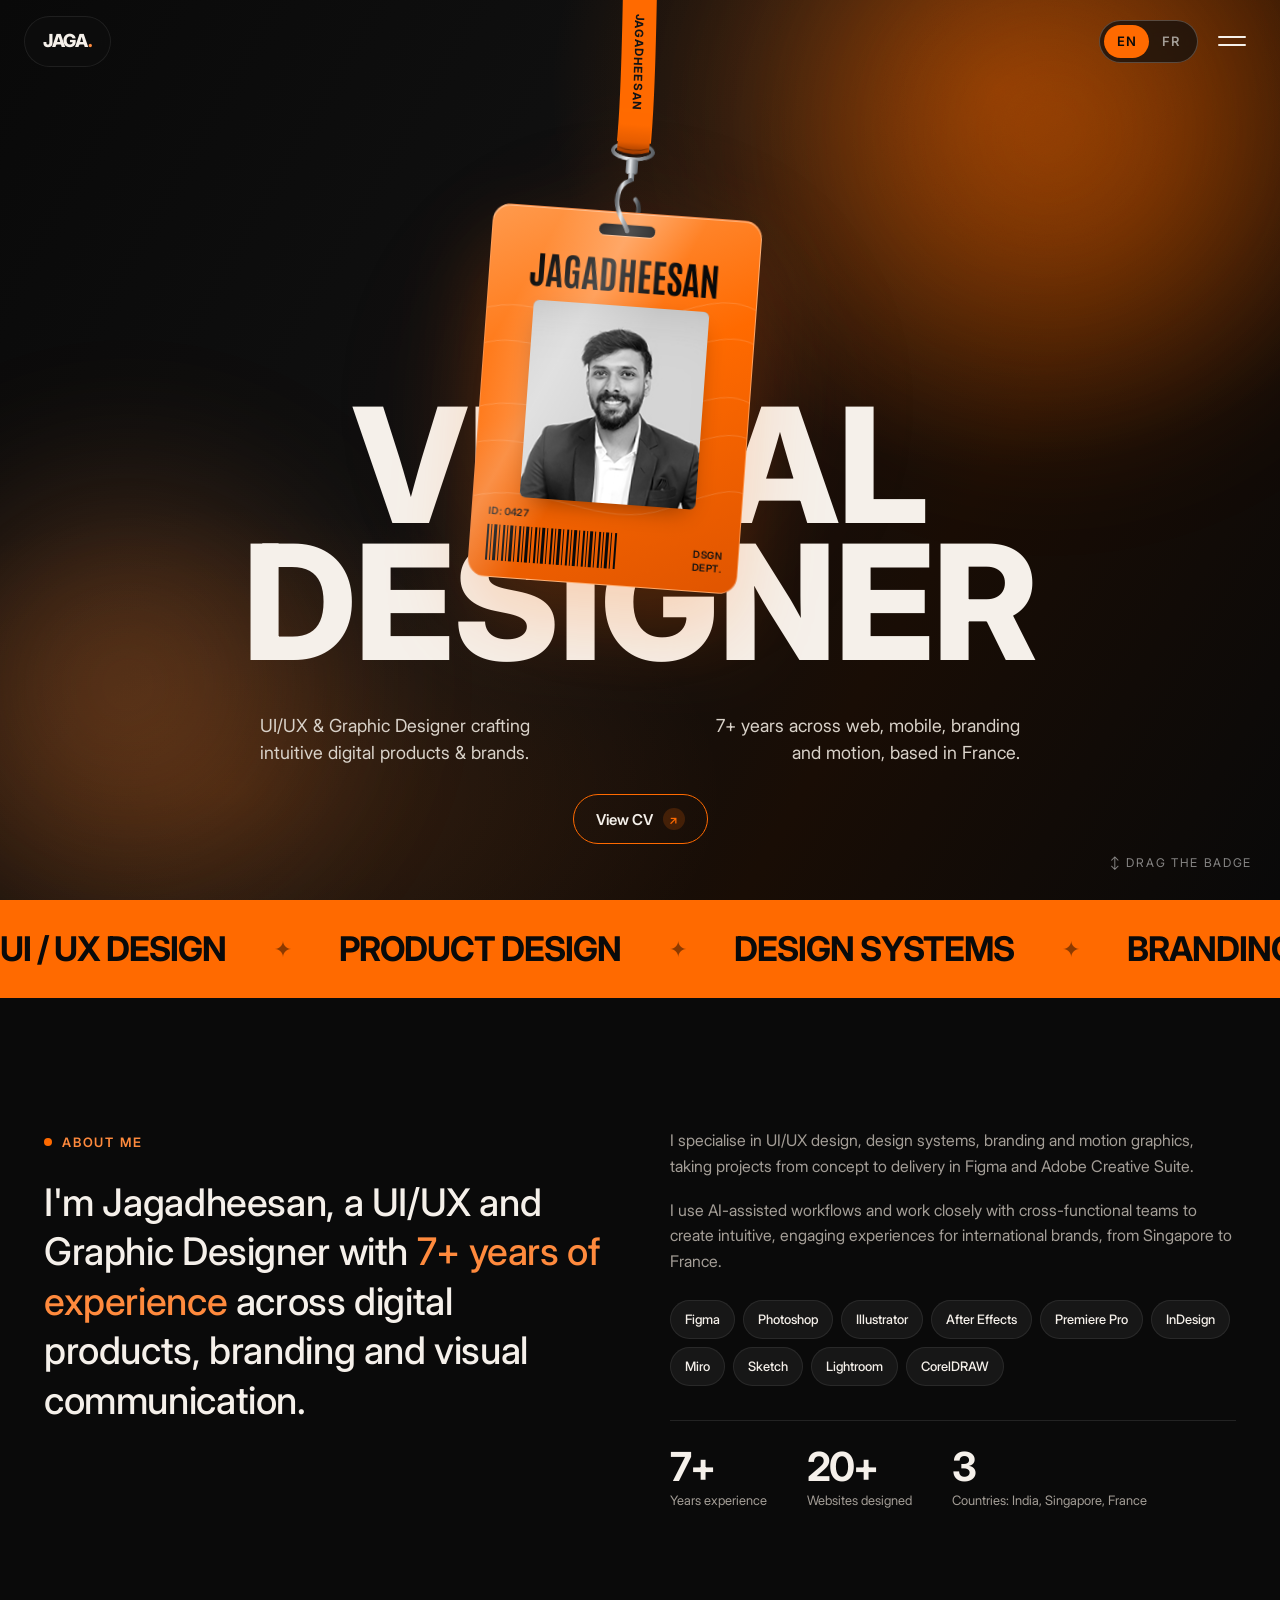
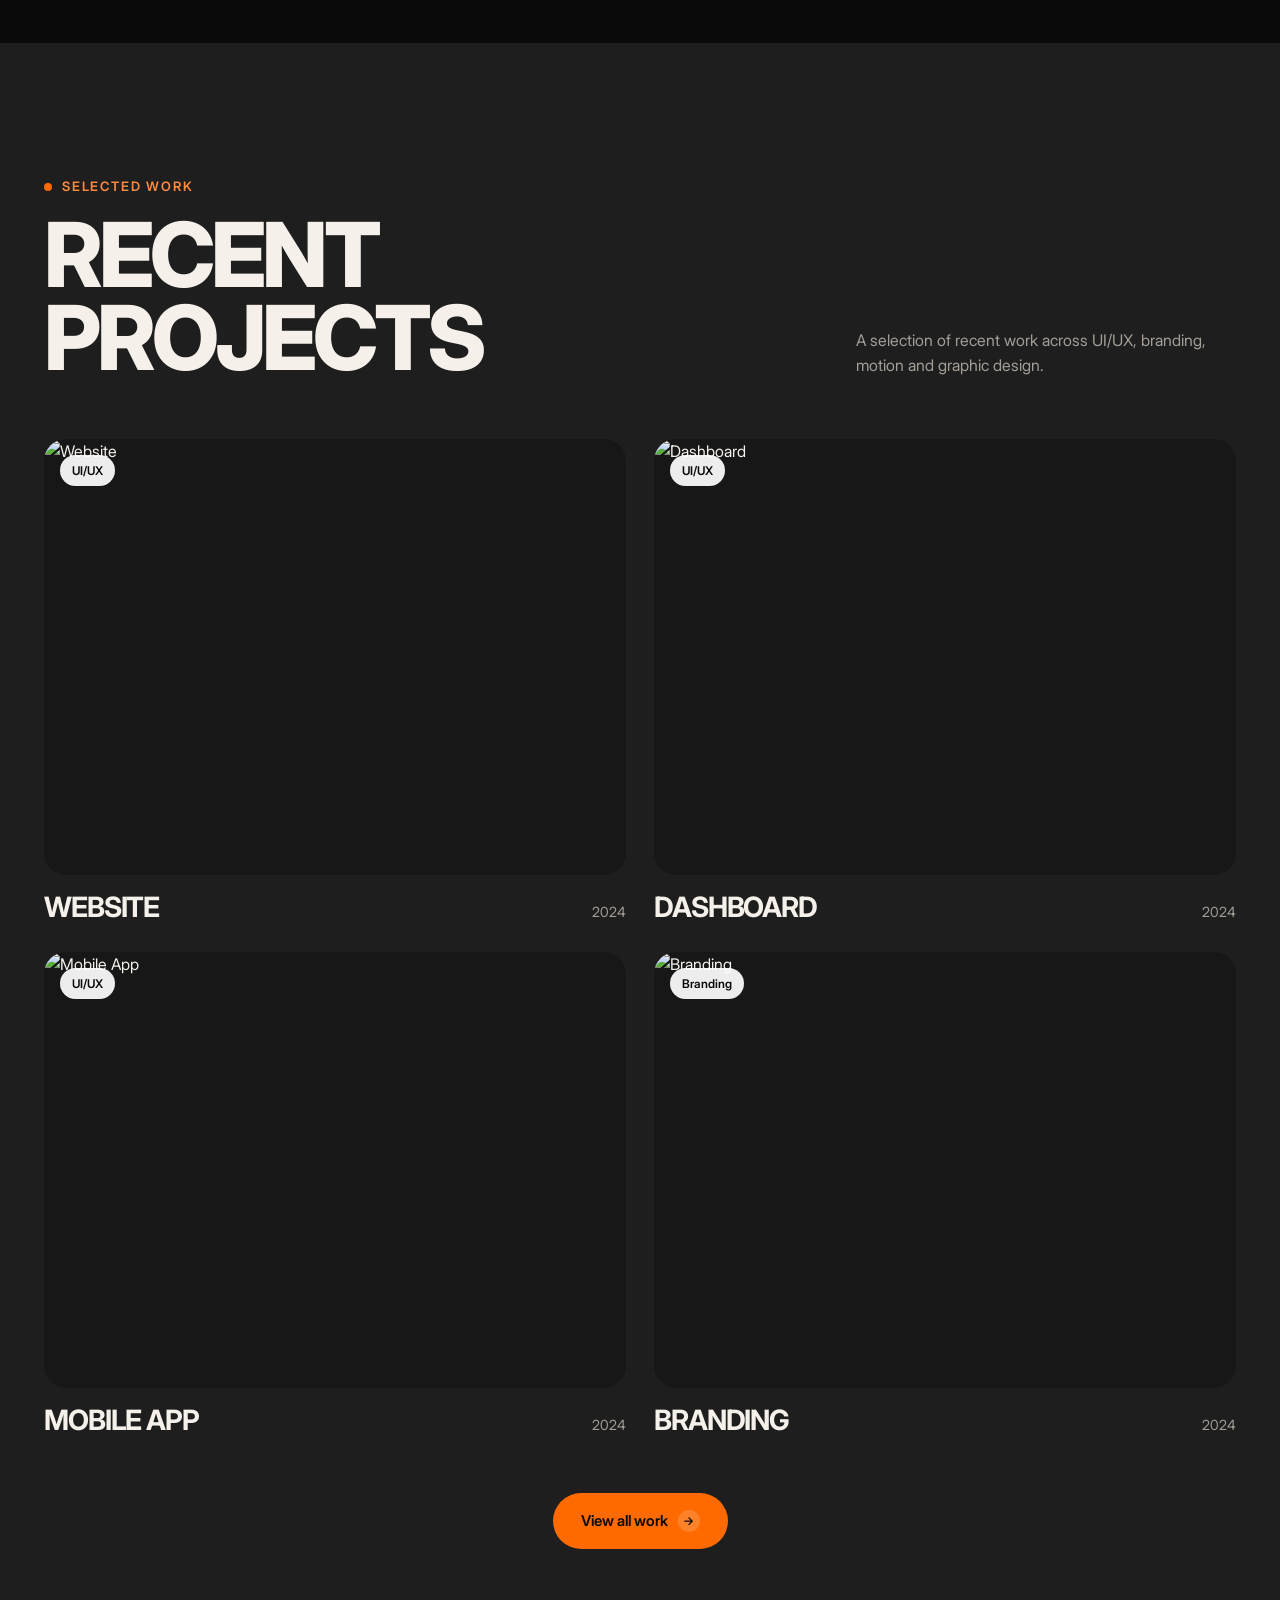
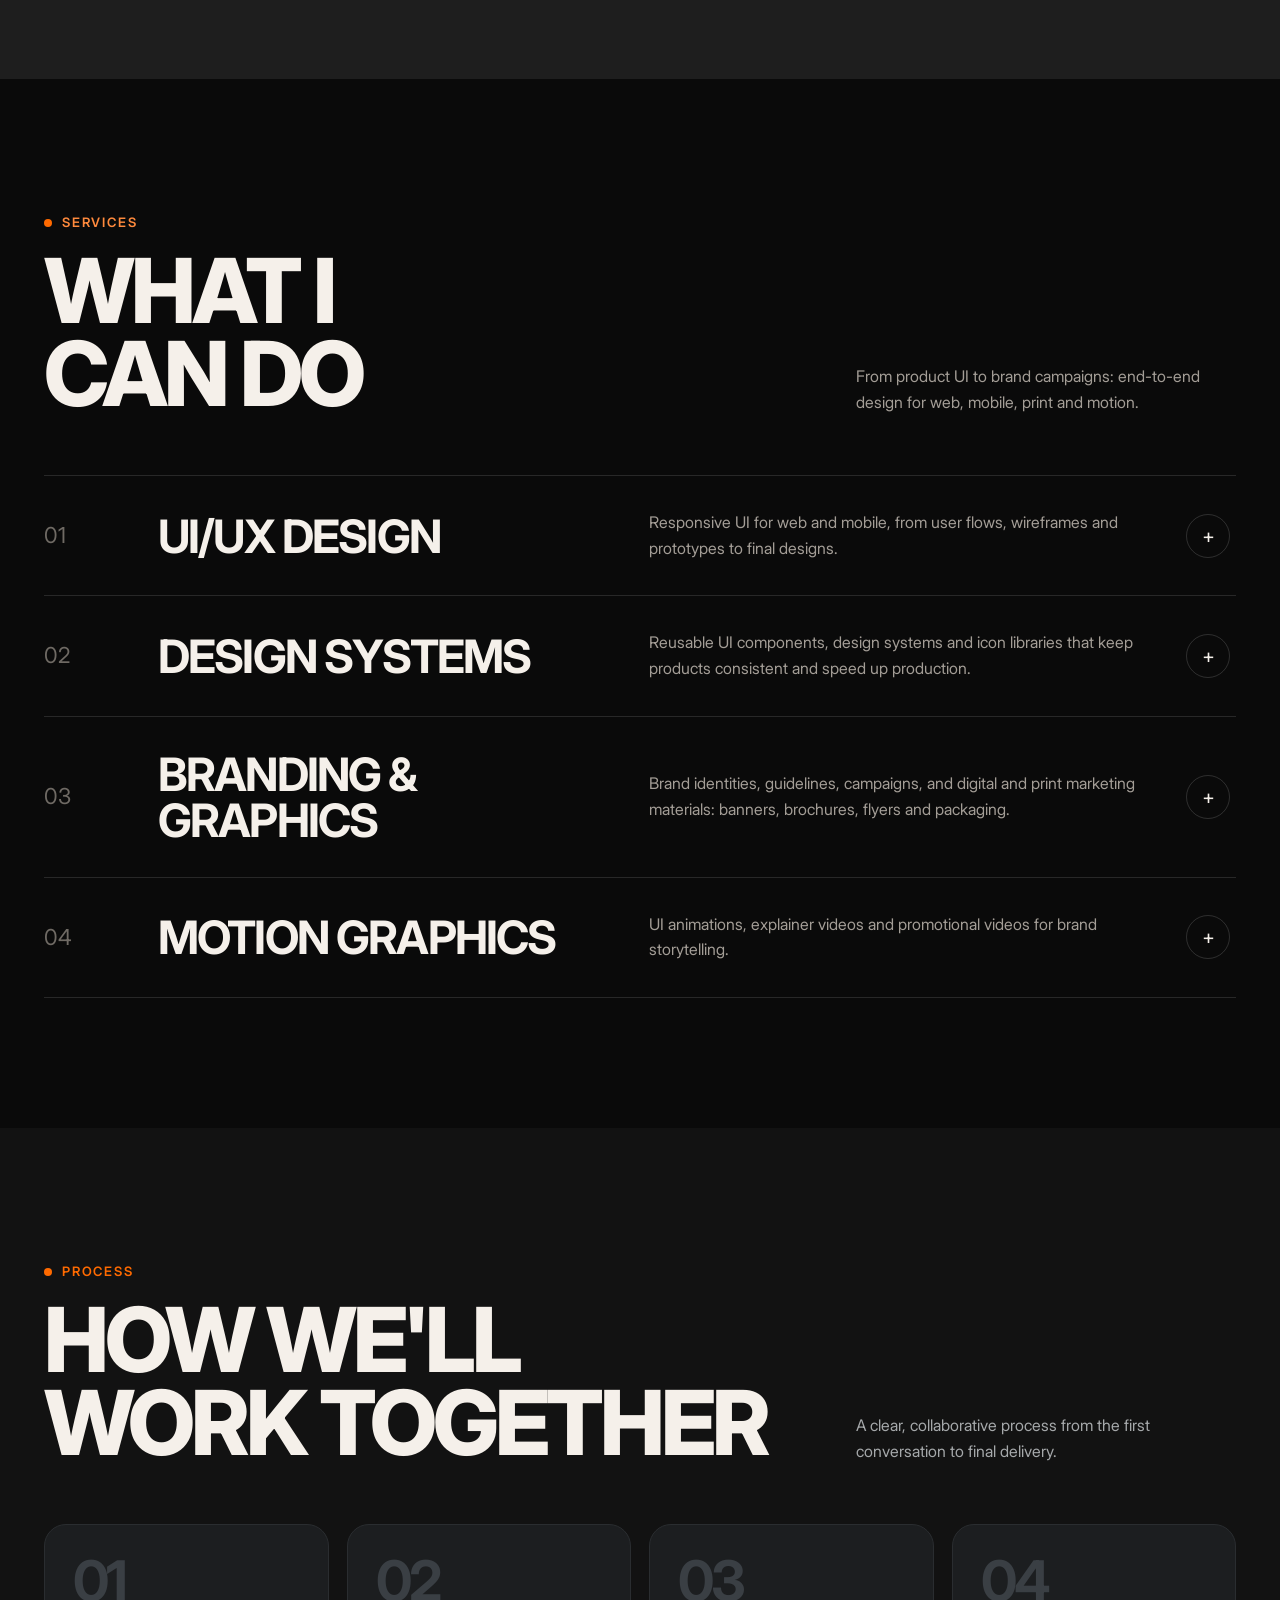
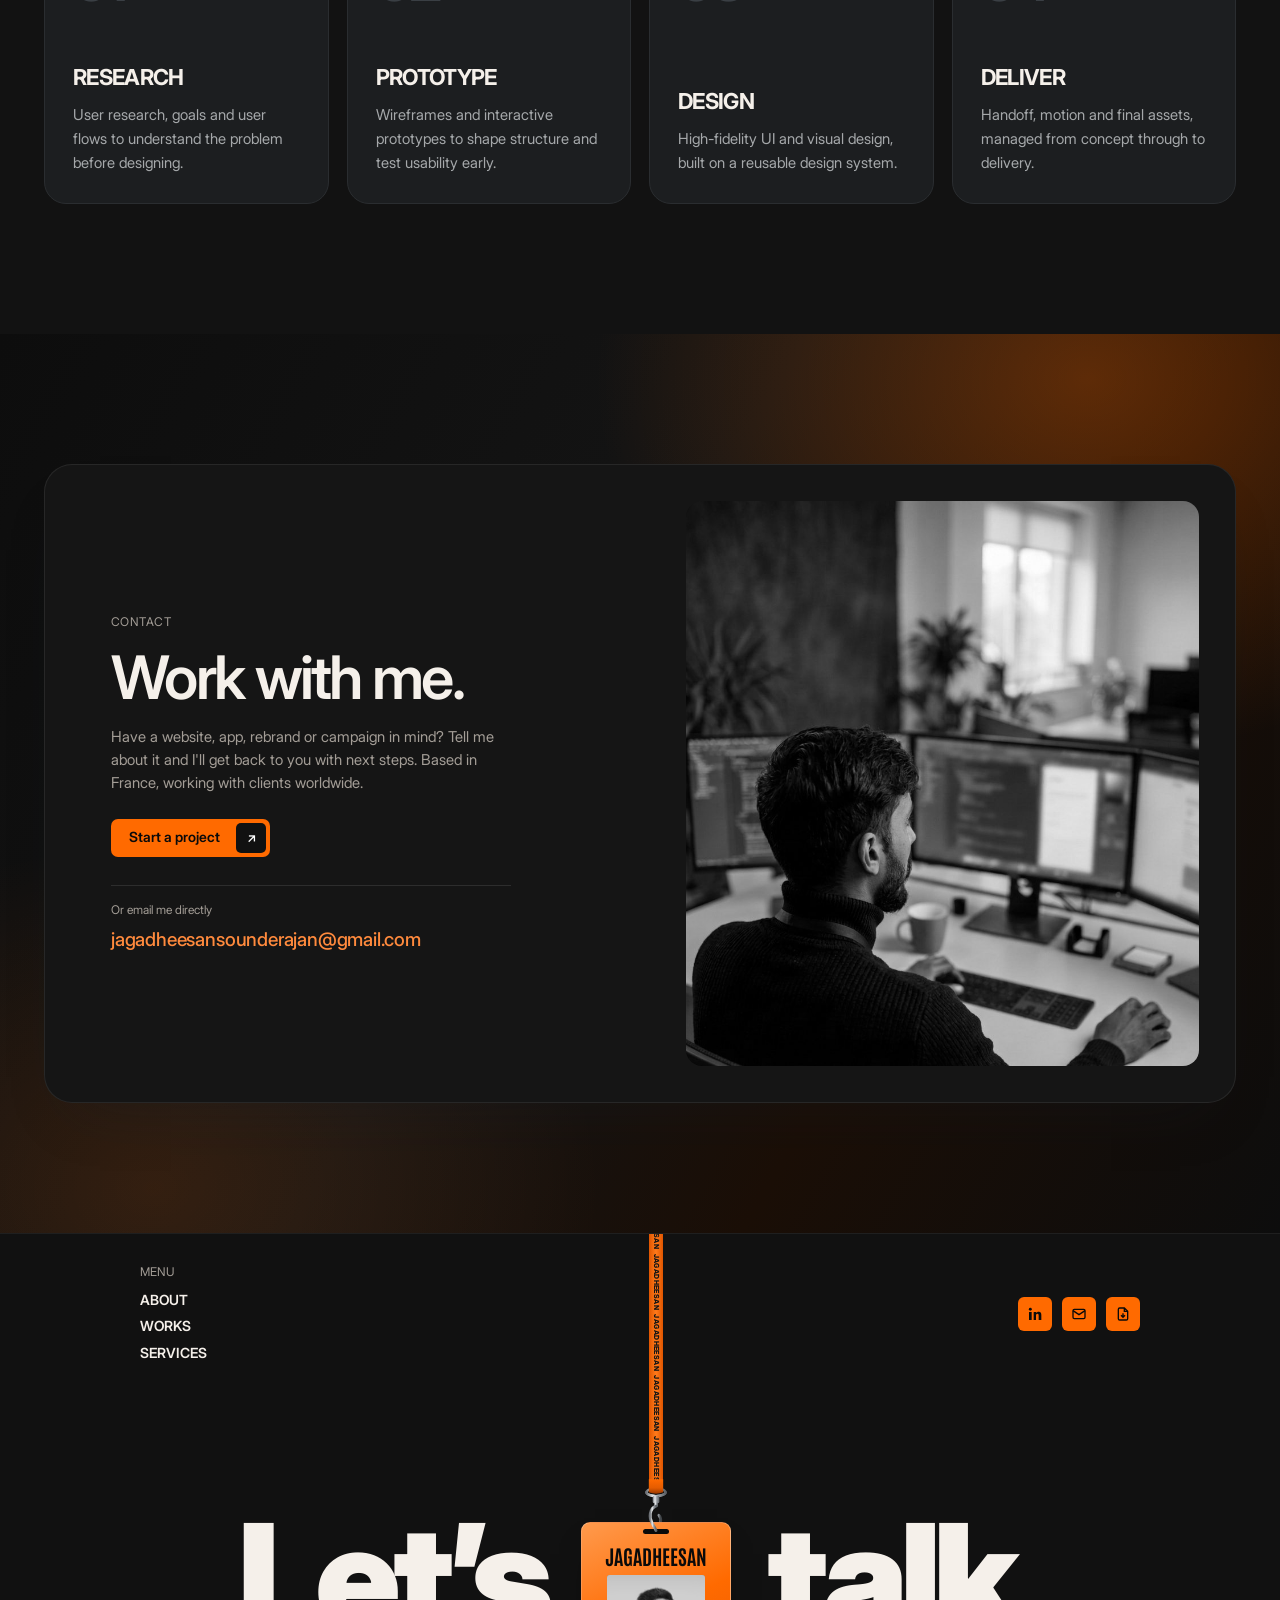
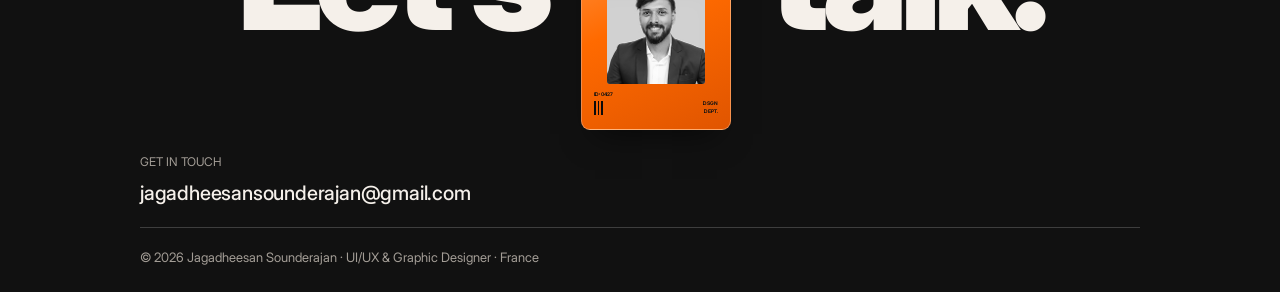
==== commit b0c02188: "Fix mobile header overlap, fit footer words in French, move language switch into the mobile menu - S" ====
--- a/index.html
+++ b/index.html
@@ -323,7 +323,7 @@
   .socials svg{width:16px;height:16px}
 
   .f-talk{display:flex;justify-content:center;align-items:center;gap:clamp(18px,3vw,36px);margin:56px 0 22px}
-  .f-word{font-family:var(--body);font-weight:900;font-size:clamp(60px,11.5vw,150px);letter-spacing:-.055em;line-height:1;color:var(--ink)}
+  .f-word{white-space:nowrap;font-family:var(--body);font-weight:900;font-size:clamp(60px,11.5vw,150px);letter-spacing:-.055em;line-height:1;color:var(--ink)}
   .mini-badge{position:relative;display:flex;flex-direction:column;align-items:center;margin-top:64px;transform-origin:50% -340px;animation:swing 5s ease-in-out infinite}
   .mini-badge:hover{animation-play-state:paused}
   @keyframes swing{0%,100%{transform:rotate(1.4deg)}50%{transform:rotate(-1.4deg)}}
@@ -386,7 +386,7 @@
     .marquee span{font-size:24px}
   }
 </style>
-<link rel="stylesheet" href="menu.css">
+<link rel="stylesheet" href="menu.css?v=3">
 </head>
 <body>
 
@@ -800,6 +800,30 @@
   }
 })();
 </script>
+<script>
+/* Footer "Let's talk." / "Parlons ensemble.": shrink the words if they don't fit the width */
+(() => {
+  const talk = document.querySelector('.f-talk');
+  if (!talk) return;
+  const words = [...talk.querySelectorAll('.f-word')];
+  function fit() {
+    words.forEach(w => w.style.fontSize = '');
+    const gap = parseFloat(getComputedStyle(talk).columnGap) || 0;
+    const others = [...talk.children].filter(c => !words.includes(c)).reduce((s, c) => s + c.offsetWidth, 0);
+    const wordsW = words.reduce((s, w) => s + w.offsetWidth, 0);
+    const room = talk.clientWidth - others - gap * (talk.children.length - 1);
+    if (wordsW > room && wordsW > 0) {
+      const size = parseFloat(getComputedStyle(words[0]).fontSize) * (room / wordsW) * 0.97;
+      words.forEach(w => w.style.fontSize = size + 'px');
+    }
+  }
+  addEventListener('resize', fit);
+  addEventListener('load', fit);
+  if (document.fonts && document.fonts.ready) document.fonts.ready.then(fit);
+  new MutationObserver(() => requestAnimationFrame(fit)).observe(document.documentElement, { attributes: true, attributeFilter: ['lang'] });
+  fit();
+})();
+</script>
 <!-- CV popup -->
 <div class="cv-modal" id="cvModal" role="dialog" aria-modal="true" aria-labelledby="cvTitle" aria-hidden="true">
   <div class="cv-dialog">
@@ -843,7 +867,7 @@
   addEventListener('keydown', e => { if (e.key === 'Escape' && modal.classList.contains('open')) close(); });
 })();
 </script>
-<script src="menu.js"></script>
-<script src="i18n.js"></script>
+<script src="menu.js?v=3"></script>
+<script src="i18n.js?v=3"></script>
 </body>
 </html>
--- a/menu.css
+++ b/menu.css
@@ -47,8 +47,20 @@
 .nav .lang-switch{background:rgba(14,14,14,.72)}
 .nav .lang-switch button{padding:10px 13px}
 
+/* EN/FR inside the slide-out menu: phones and small tablets only */
+.menu-lang{display:none;max-width:1240px;width:100%;margin:0 auto;align-items:center;justify-content:space-between;gap:16px;padding-bottom:18px;border-bottom:1px solid rgba(255,255,255,.08)}
+.menu-lang small{font-size:12px;letter-spacing:.12em;text-transform:uppercase;color:var(--muted)}
+.menu-lang .lang-switch button{padding:12px 20px;font-size:14px}
+
+/* Small screens: solid header bar so page content never shows through behind the buttons */
+@media (max-width:760px){
+  .nav .lang-switch{display:none}
+  .menu-lang{display:flex}
+  .menu-overlay{justify-content:flex-start;gap:22px}
+  .menu-links{flex:1}
+  .nav{top:0;padding:10px 16px;background:rgba(10,10,10,.86);-webkit-backdrop-filter:blur(14px);backdrop-filter:blur(14px);border-bottom:1px solid rgba(255,255,255,.08);pointer-events:auto}
+}
 @media (max-width:560px){
-  .nav{padding:0 16px}
   .burger{width:46px;height:46px}
   .burger span{left:13px;right:13px}
   .menu-overlay{padding:96px 16px 24px}
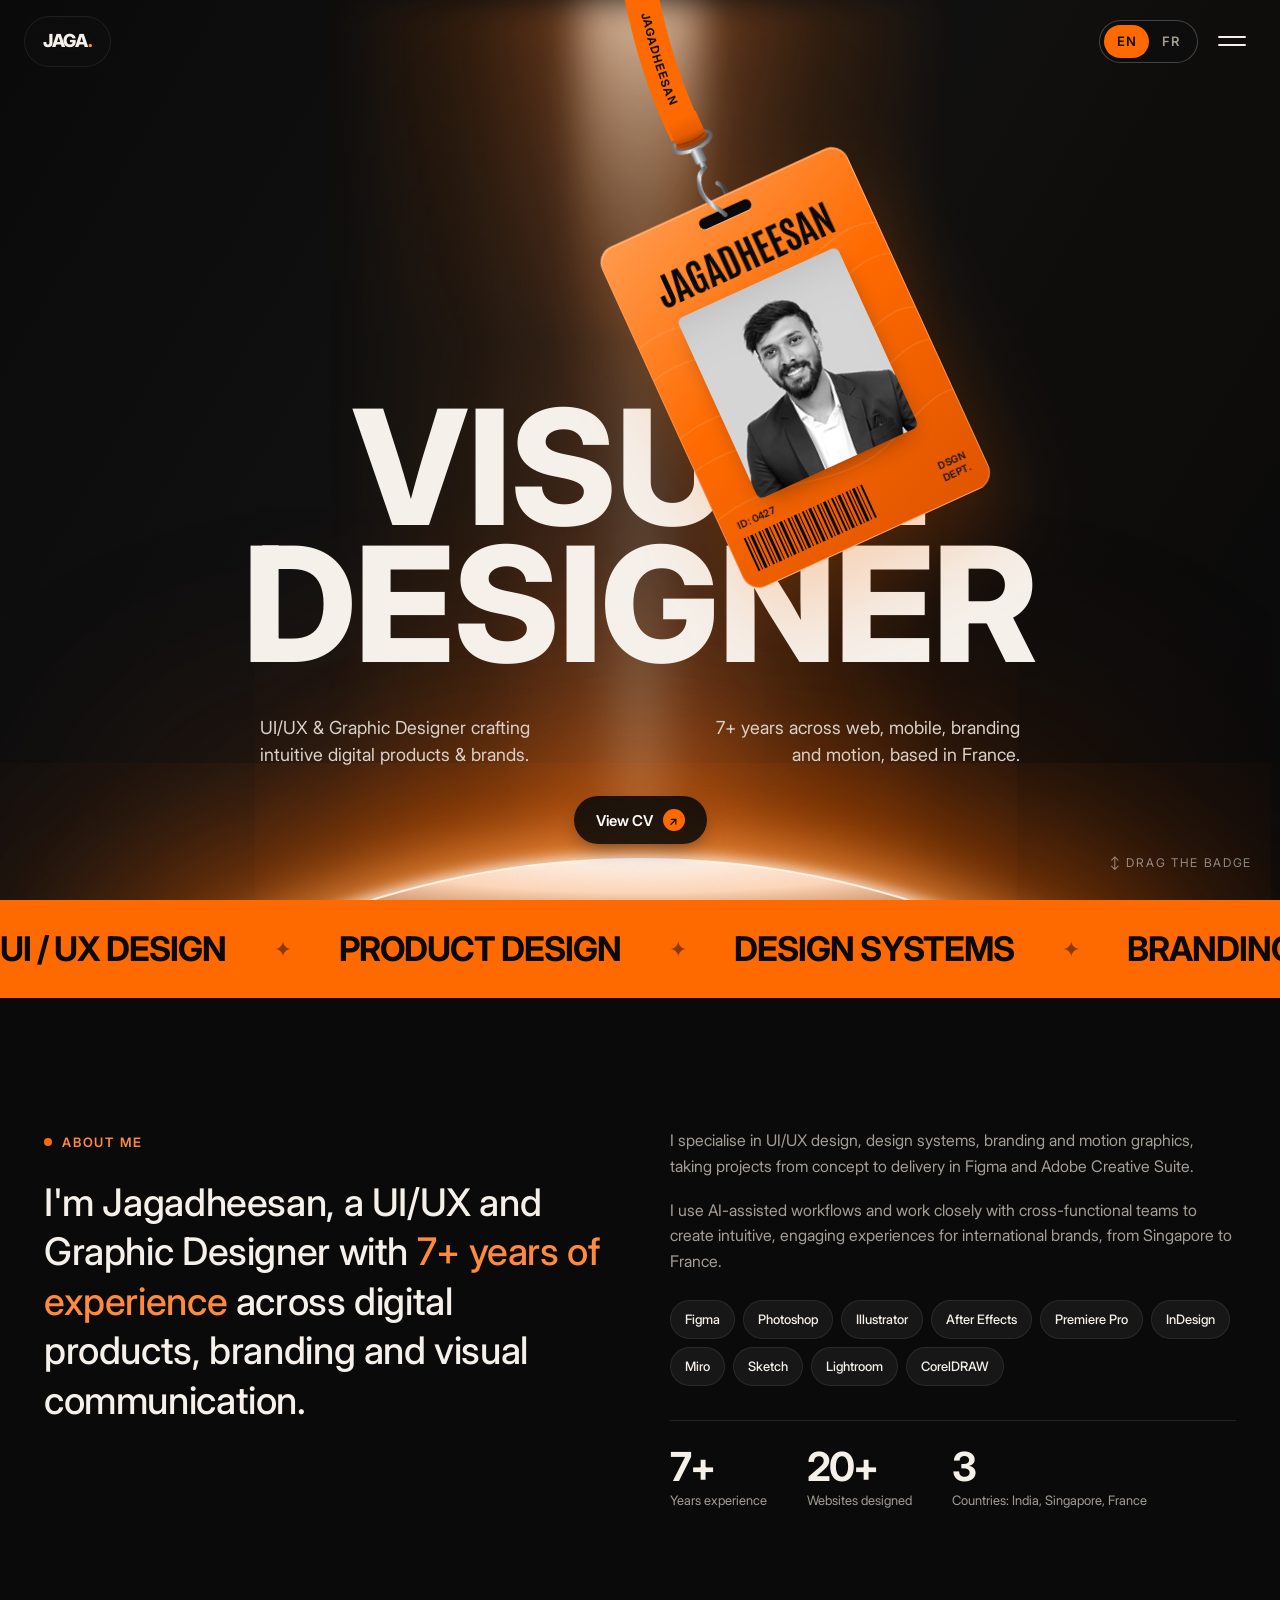
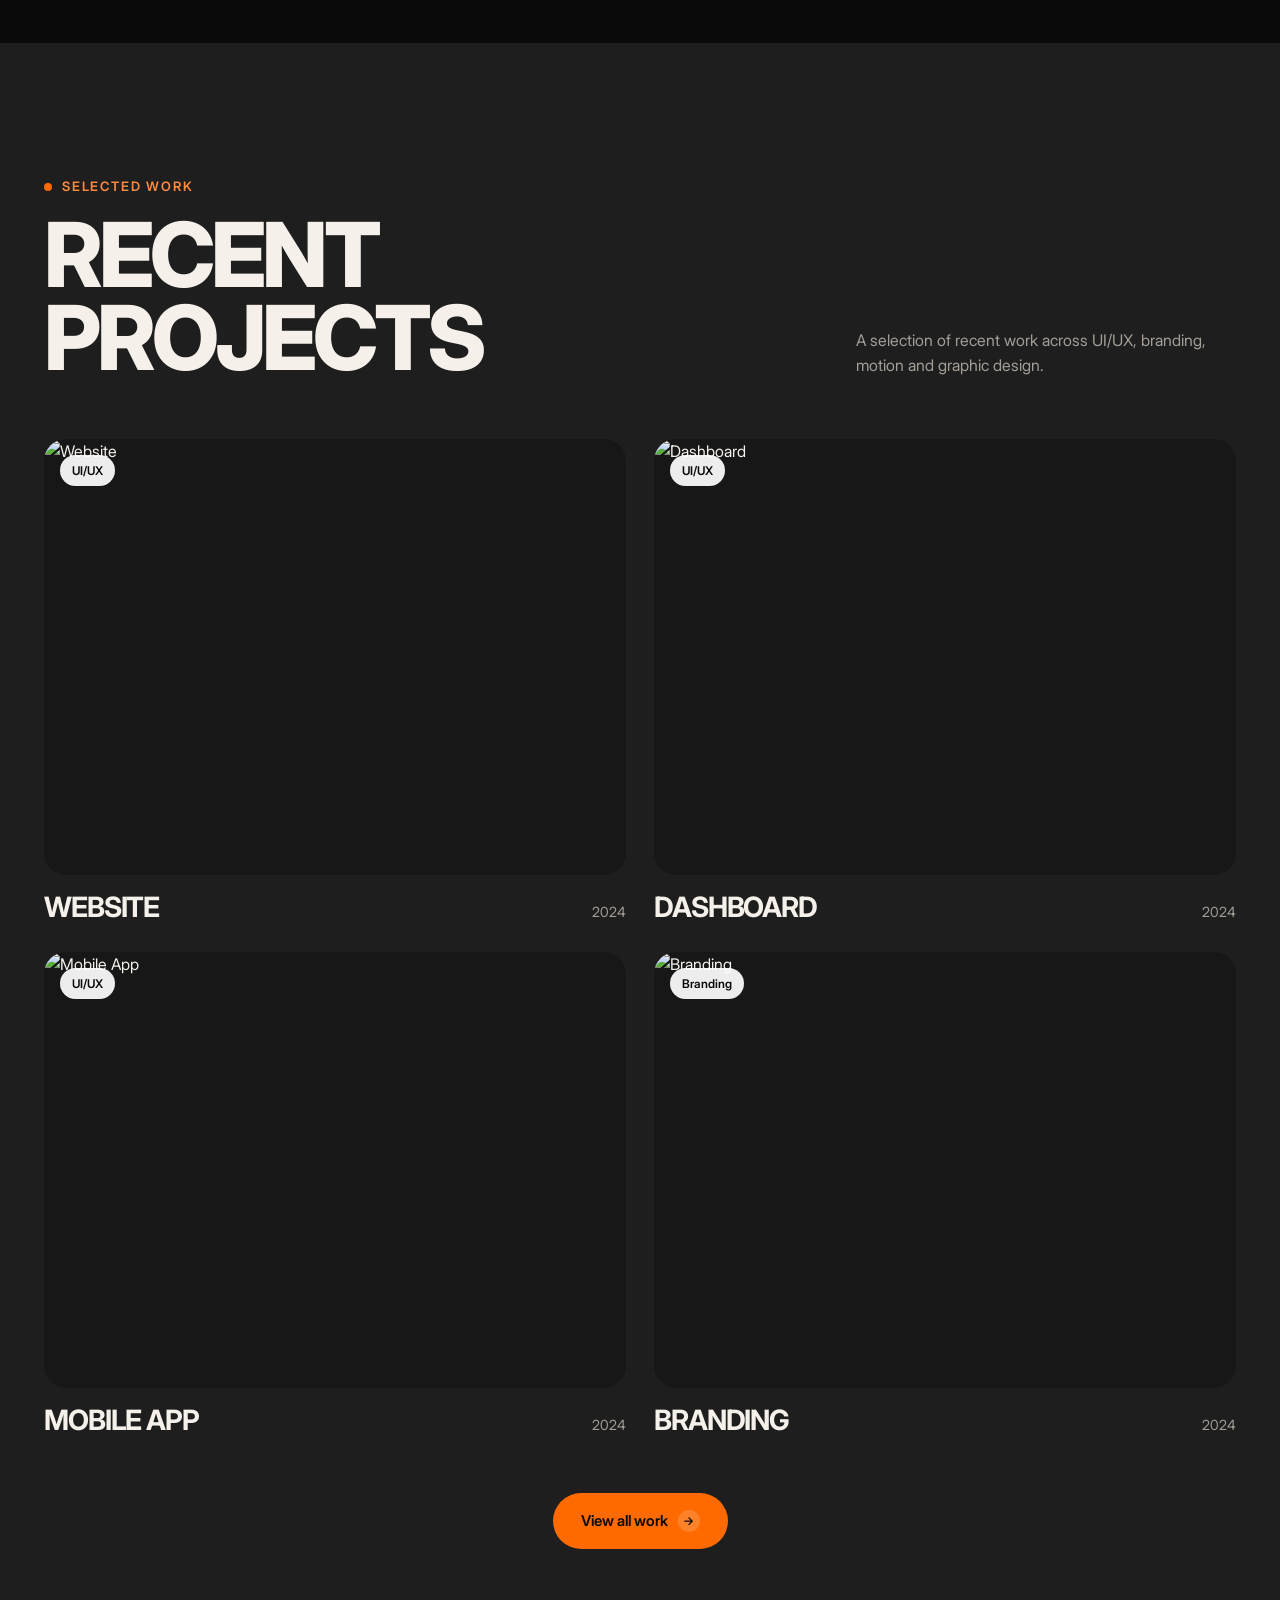
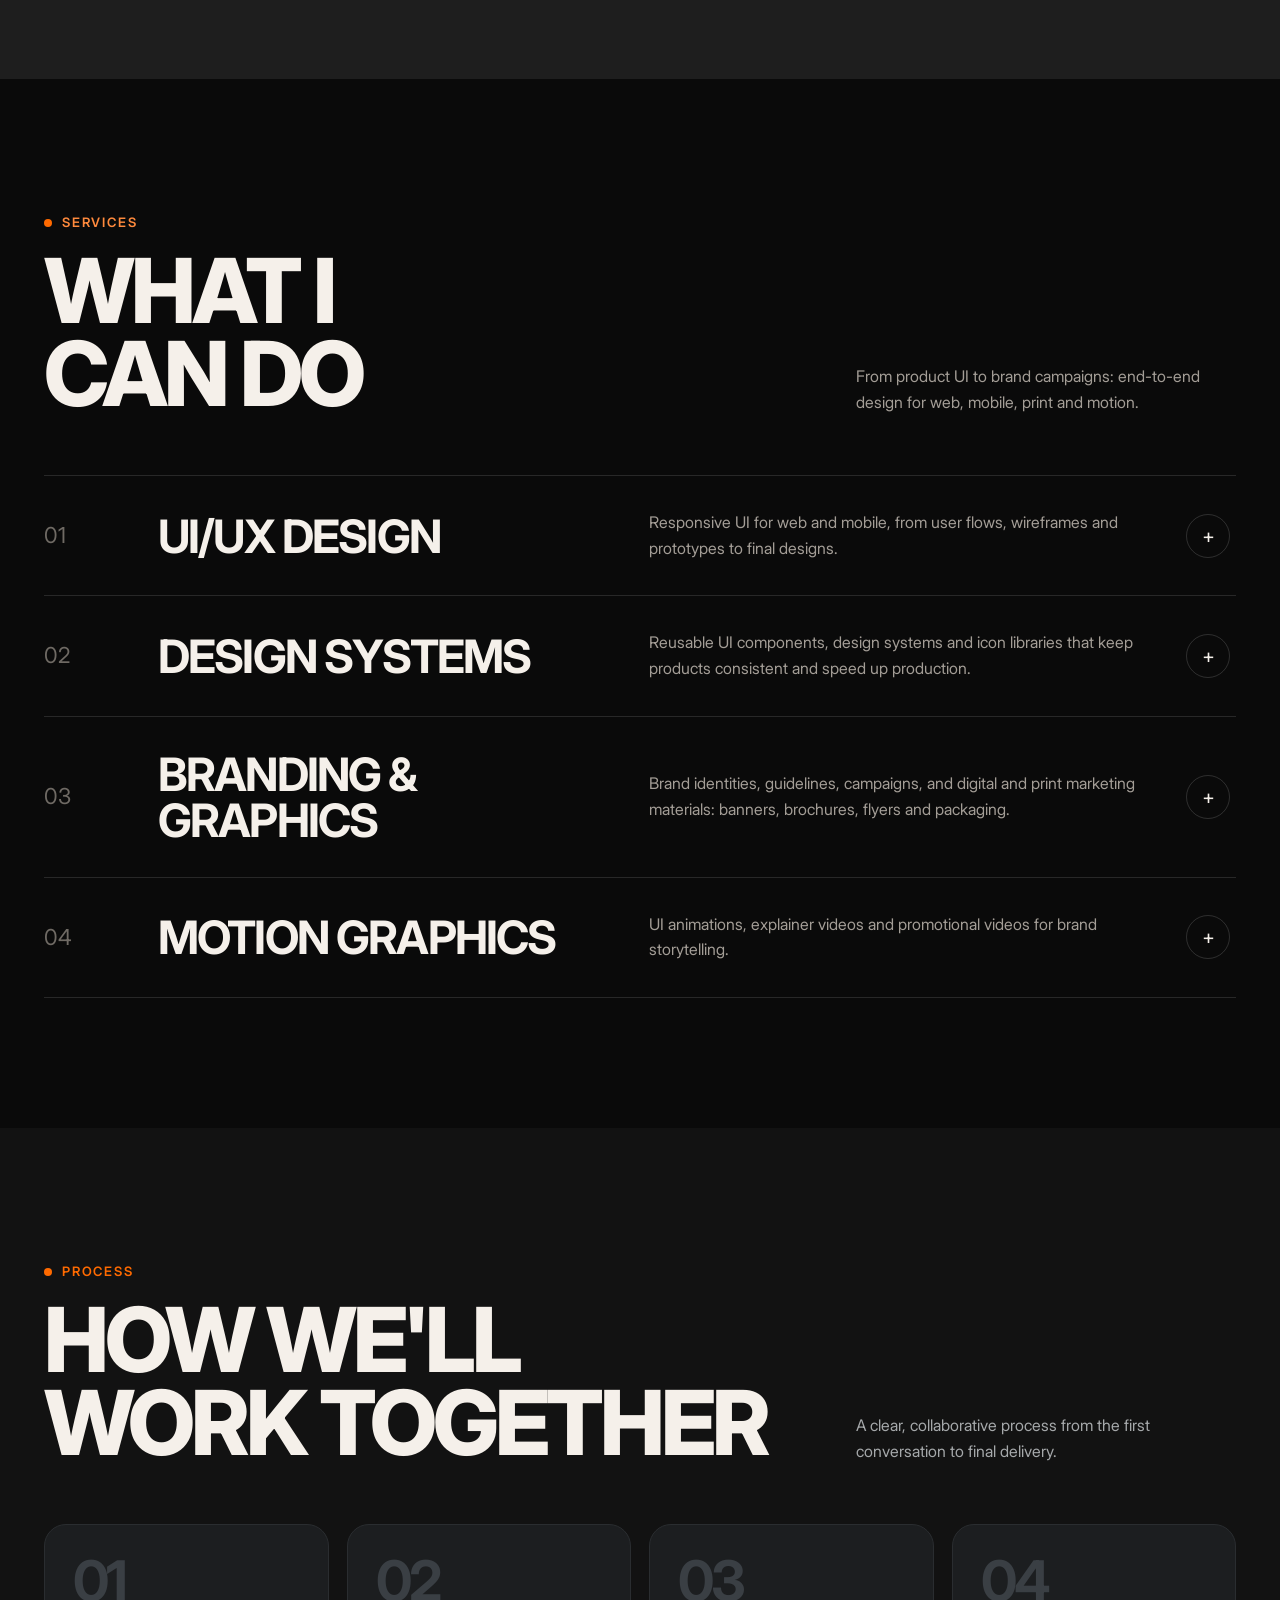
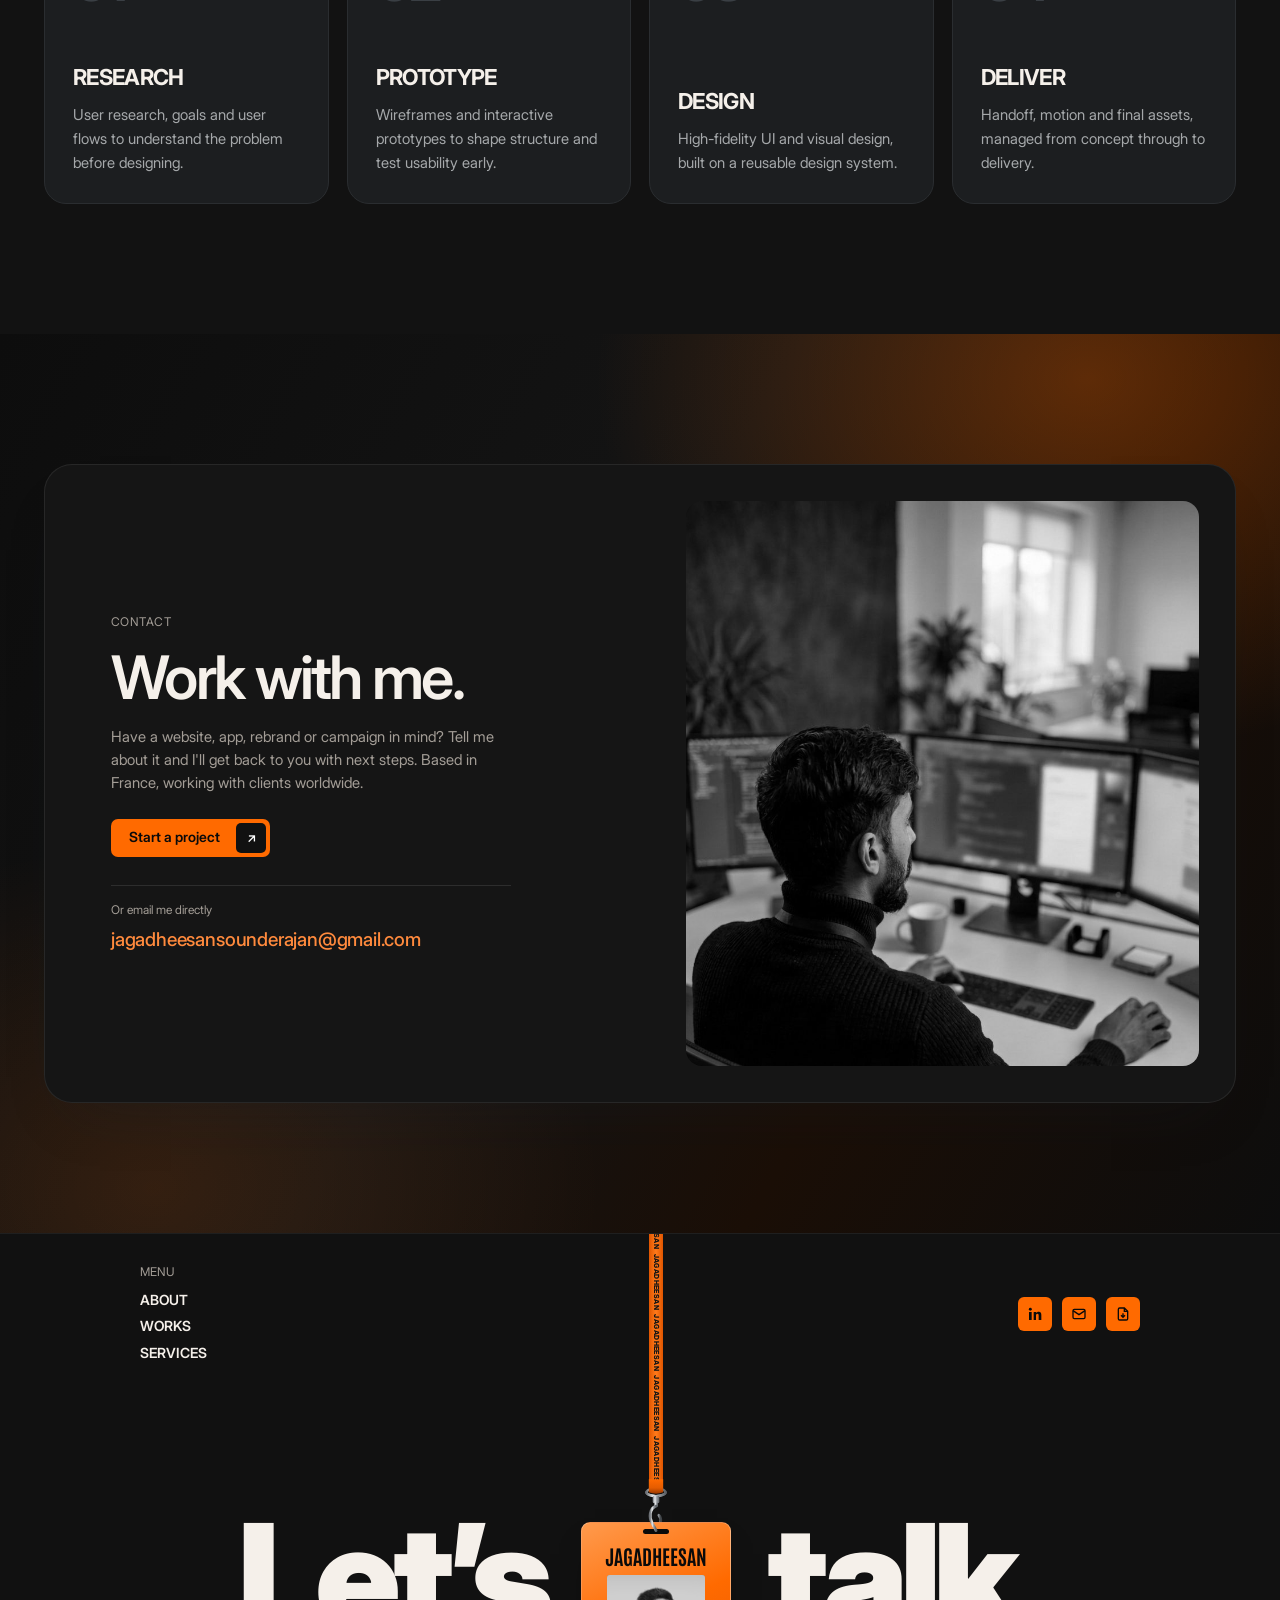
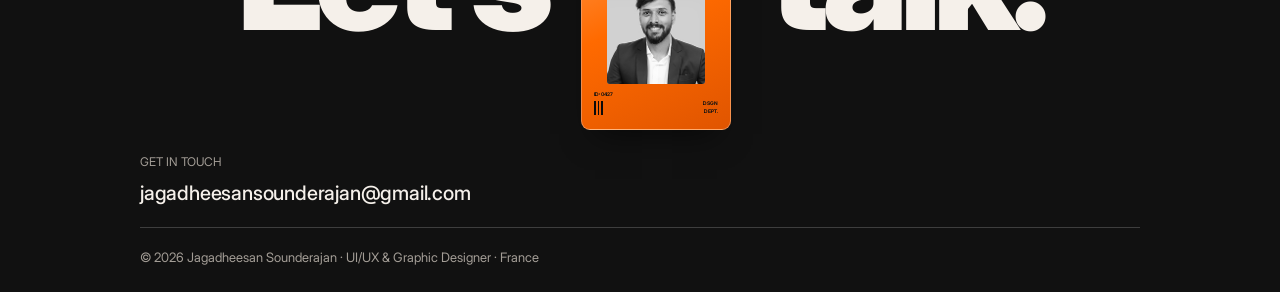
==== commit f9d2d12c: "Hero: spotlight beam and glowing horizon, solid View CV button - Remove the old moving glow blobs an" ====
--- a/index.html
+++ b/index.html
@@ -51,10 +51,7 @@
 
   /* ---------- HERO ---------- */
   .hero{position:relative;height:100vh;height:100svh;min-height:700px;overflow:hidden;
-    background:
-      radial-gradient(ellipse 55% 45% at 18% 88%, rgba(255,106,0,.16), transparent 70%),
-      radial-gradient(ellipse 50% 60% at 78% 10%, rgba(255,106,0,.32), transparent 70%),
-      linear-gradient(120deg,#0a0a0a 0%,#121212 45%,#1a0e06 70%,#0a0a0a 100%)}
+    background:linear-gradient(120deg,#0a0a0a 0%,#121212 45%,#0f0d0c 70%,#0a0a0a 100%)}
   .hero::after{content:"";position:absolute;inset:0;pointer-events:none;opacity:.35;
     background-image:url("data:image/svg+xml,%3Csvg xmlns='http://www.w3.org/2000/svg' width='160' height='160'%3E%3Cfilter id='n'%3E%3CfeTurbulence type='fractalNoise' baseFrequency='.9' numOctaves='2'/%3E%3CfeColorMatrix values='0 0 0 0 0 0 0 0 0 0 0 0 0 0 0 0 0 0 .08 0'/%3E%3C/filter%3E%3Crect width='100%25' height='100%25' filter='url(%23n)'/%3E%3C/svg%3E")}
 
@@ -63,10 +60,11 @@
   .hero-sub{display:grid;grid-template-columns:1fr 1fr;gap:40px;max-width:760px;margin:40px auto 0;font-size:18px;line-height:1.5;color:#d9d2c9}
   .hero-actions{display:flex;justify-content:center;align-items:center;gap:12px;flex-wrap:wrap;margin-top:28px;position:relative;z-index:6}
   .hero-cv{margin-top:0;padding:13px 22px;font-size:15px;position:relative;z-index:6;
-    background:transparent;color:var(--ink);border:1.5px solid var(--accent)}
-  .hero-cv .arrow{background:rgba(255,106,0,.18);color:var(--accent)}
-  .hero-cv:hover{background:var(--accent);color:#0a0a0a;transform:translateY(-2px)}
-  .hero-cv:hover .arrow{background:rgba(0,0,0,.15);color:#0a0a0a}
+    background:rgba(10,10,10,.88);-webkit-backdrop-filter:blur(10px);backdrop-filter:blur(10px);color:#fff;border:0;
+    box-shadow:0 8px 24px -8px rgba(0,0,0,.6)}
+  .hero-cv .arrow{background:var(--accent);color:#0a0a0a}
+  .hero-cv:hover{background:#fff;color:#0a0a0a;transform:translateY(-2px)}
+  .hero-cv:hover .arrow{background:var(--accent);color:#0a0a0a}
   .hero-cv:focus-visible{outline:2px solid var(--ink);outline-offset:3px}
   /* CV popup */
   .cv-modal{position:fixed;inset:0;z-index:1000;display:grid;place-items:center;padding:16px;background:rgba(0,0,0,.72);backdrop-filter:blur(6px);opacity:0;visibility:hidden;transition:opacity .25s,visibility .25s}
@@ -102,7 +100,26 @@
   @keyframes glow1{0%{transform:translate(0,0) scale(1)}50%{transform:translate(-14vw,10vh) scale(1.12)}100%{transform:translate(-4vw,22vh) scale(.92)}}
   @keyframes glow2{0%{transform:translate(0,0) scale(1);opacity:.4}50%{transform:translate(18vw,-12vh) scale(1.15);opacity:.55}100%{transform:translate(8vw,-24vh) scale(.95);opacity:.35}}
   @keyframes glow3{0%{transform:translate(0,0) scale(.9);opacity:.2}50%{transform:translate(12vw,14vh) scale(1.2);opacity:.38}100%{transform:translate(-10vw,4vh) scale(1);opacity:.25}}
-  @media (prefers-reduced-motion:reduce){ .hero-glow span{animation:none} }
+  /* Vertical light beam down the middle */
+  .hero-beam{position:absolute;left:50%;top:0;bottom:0;width:min(620px,78vw);transform:translateX(-50%);filter:blur(16px);
+    background:linear-gradient(90deg,transparent 0%,rgba(255,106,0,.16) 22%,rgba(255,130,50,.42) 42%,rgba(255,196,150,.62) 50%,rgba(255,130,50,.42) 58%,rgba(255,106,0,.16) 78%,transparent 100%);
+    -webkit-mask-image:linear-gradient(180deg,rgba(0,0,0,.95) 0%,rgba(0,0,0,.4) 38%,rgba(0,0,0,.5) 62%,#000 100%);
+            mask-image:linear-gradient(180deg,rgba(0,0,0,.95) 0%,rgba(0,0,0,.4) 38%,rgba(0,0,0,.5) 62%,#000 100%)}
+  .hero-beam::before{content:"";position:absolute;left:40%;right:40%;top:0;height:55%;
+    background:linear-gradient(180deg,rgba(255,220,190,.75),rgba(255,150,70,.35) 55%,transparent);filter:blur(10px)}
+  /* Curved glowing horizon at the bottom */
+  .hero-horizon{position:absolute;left:50%;top:calc(100% - 42px);width:max(140vw,1000px);aspect-ratio:1;transform:translateX(-50%);border-radius:50%;
+    background:radial-gradient(ellipse 48% 6% at 50% 0%,#fff7f0 0%,#ffd8bb 30%,rgba(255,140,60,.7) 65%,transparent 100%),#0a0a0a;
+    border-top:2px solid #fff3ea;
+    box-shadow:0 -3px 14px rgba(255,236,220,.95),0 -16px 55px rgba(255,160,80,.85),0 -60px 150px rgba(255,106,0,.6),0 -150px 280px rgba(224,85,0,.35)}
+  .hero-sparks{position:absolute;left:50%;bottom:30px;width:min(900px,100%);height:240px;transform:translateX(-50%);
+    -webkit-mask-image:radial-gradient(ellipse 50% 100% at 50% 100%,#000 40%,transparent 100%);
+            mask-image:radial-gradient(ellipse 50% 100% at 50% 100%,#000 40%,transparent 100%)}
+  .hero-sparks i{position:absolute;left:var(--x);bottom:var(--y);width:var(--s,2px);height:var(--s,2px);border-radius:50%;background:#ffd2b0;
+    box-shadow:0 0 6px rgba(255,170,110,.9);opacity:0;animation:sparkRise var(--t,7s) linear var(--d,0s) infinite}
+  @keyframes sparkRise{0%{opacity:0;transform:translateY(0)}15%{opacity:.9}70%{opacity:.6}100%{opacity:0;transform:translateY(-110px)}}
+  @media (max-width:760px){ .hero-horizon{top:calc(100% - 26px)} }
+  @media (prefers-reduced-motion:reduce){ .hero-glow span,.hero-sparks i{animation:none} .hero-sparks i{opacity:.6} }
 
   /* ---------- BADGE ---------- */
   .badge-stage{position:absolute;inset:0;z-index:5;pointer-events:none;user-select:none}
@@ -401,7 +418,16 @@
 
 <!-- HERO -->
 <header class="hero" id="hero">
-  <div class="hero-glow" aria-hidden="true"><span class="g1"></span><span class="g2"></span><span class="g3"></span></div>
+  <div class="hero-glow" aria-hidden="true">
+    <div class="hero-beam"></div>
+    <div class="hero-sparks">
+      <i style="--x:12%;--y:10%;--t:8s;--d:-1s"></i><i style="--x:22%;--y:30%;--s:1.5px;--t:6s;--d:-3s"></i><i style="--x:31%;--y:5%;--t:9s;--d:-5s"></i>
+      <i style="--x:38%;--y:40%;--s:3px;--t:7s;--d:-2s"></i><i style="--x:45%;--y:15%;--s:1.5px;--t:6s;--d:-4s"></i><i style="--x:50%;--y:25%;--t:8s;--d:-6s"></i>
+      <i style="--x:55%;--y:8%;--s:2.5px;--t:7s;--d:-1.5s"></i><i style="--x:61%;--y:35%;--s:1.5px;--t:9s;--d:-7s"></i><i style="--x:67%;--y:12%;--t:6s;--d:-2.5s"></i>
+      <i style="--x:74%;--y:28%;--s:3px;--t:8s;--d:-4.5s"></i><i style="--x:81%;--y:6%;--s:1.5px;--t:7s;--d:-3.5s"></i><i style="--x:88%;--y:20%;--t:9s;--d:-6.5s"></i>
+      <i style="--x:27%;--y:55%;--s:1.5px;--t:10s;--d:-8s"></i><i style="--x:58%;--y:60%;--s:1.5px;--t:10s;--d:-2s"></i><i style="--x:70%;--y:50%;--t:8s;--d:-5.5s"></i>
+    </div>
+    <div class="hero-horizon"></div></div>
   <div class="hero-bottom">
     <h1 class="hero-word display">Visual<br>Designer</h1>
     <div class="hero-sub">
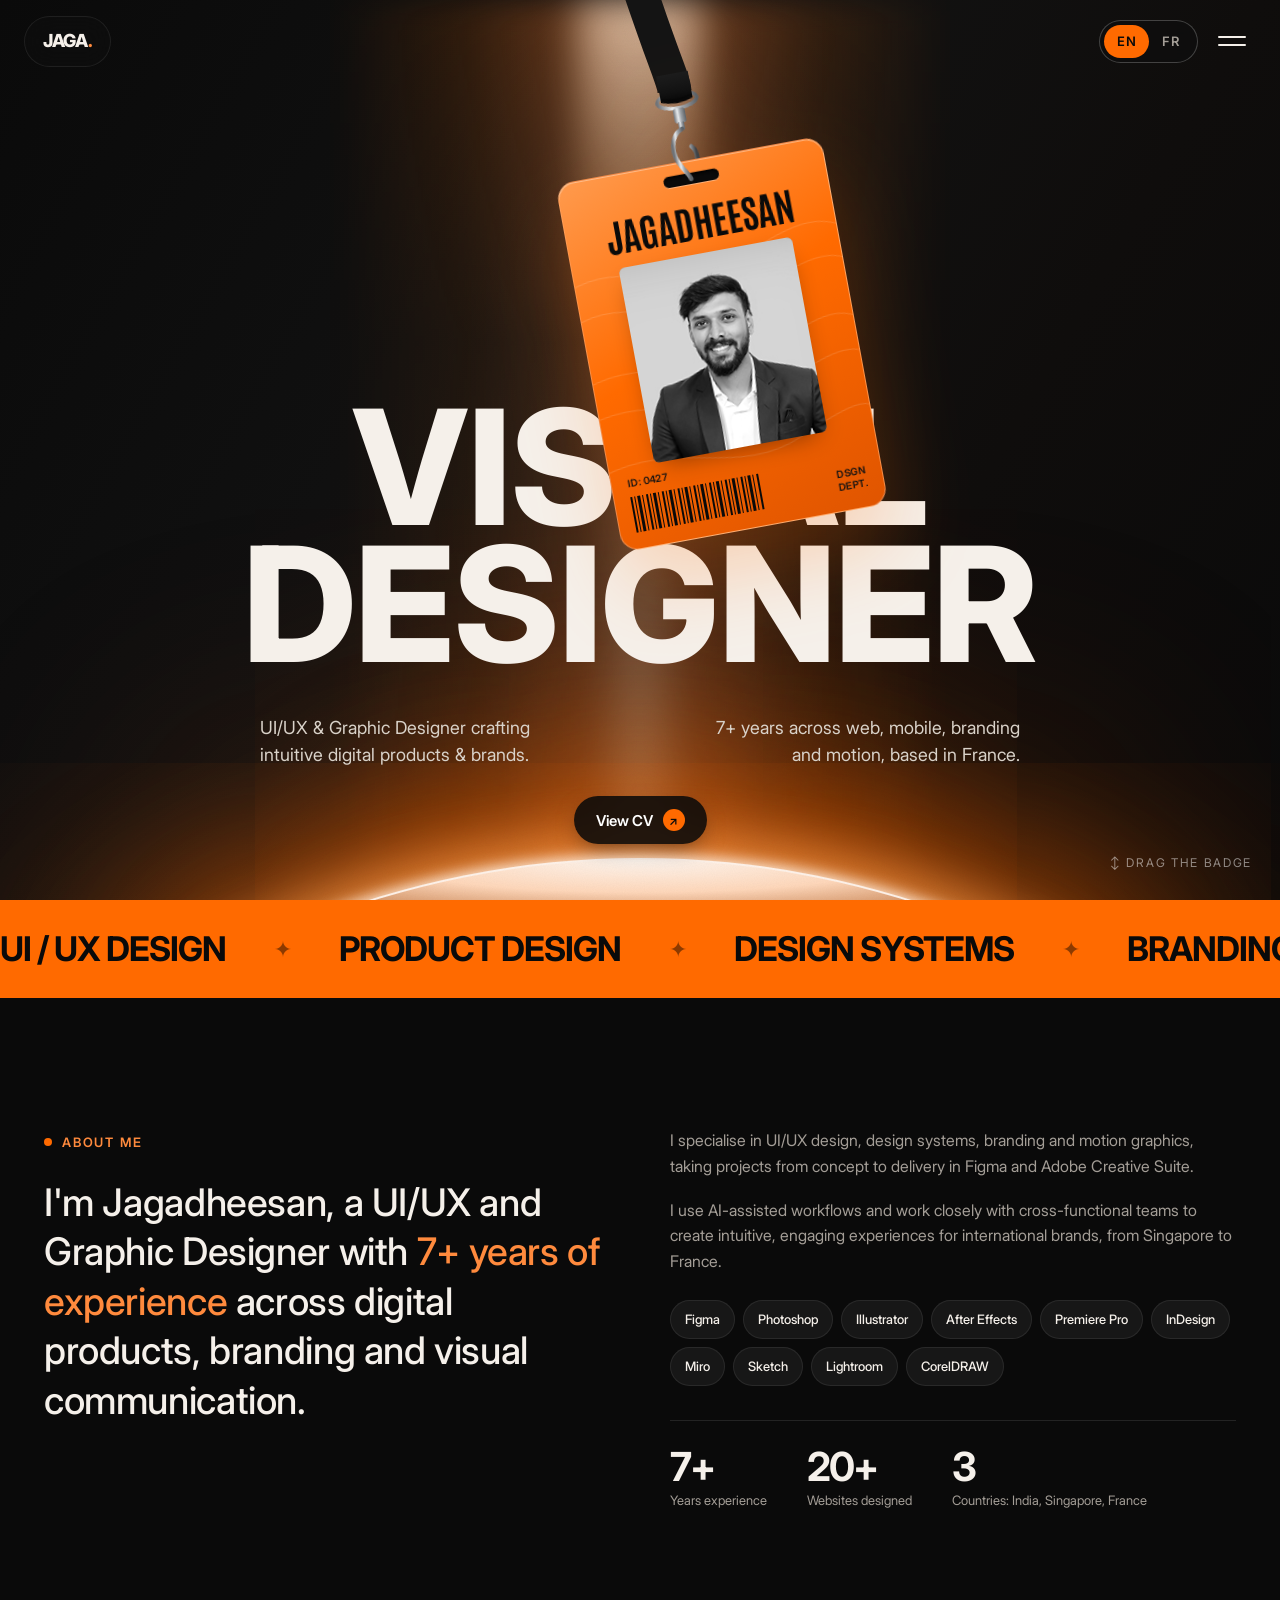
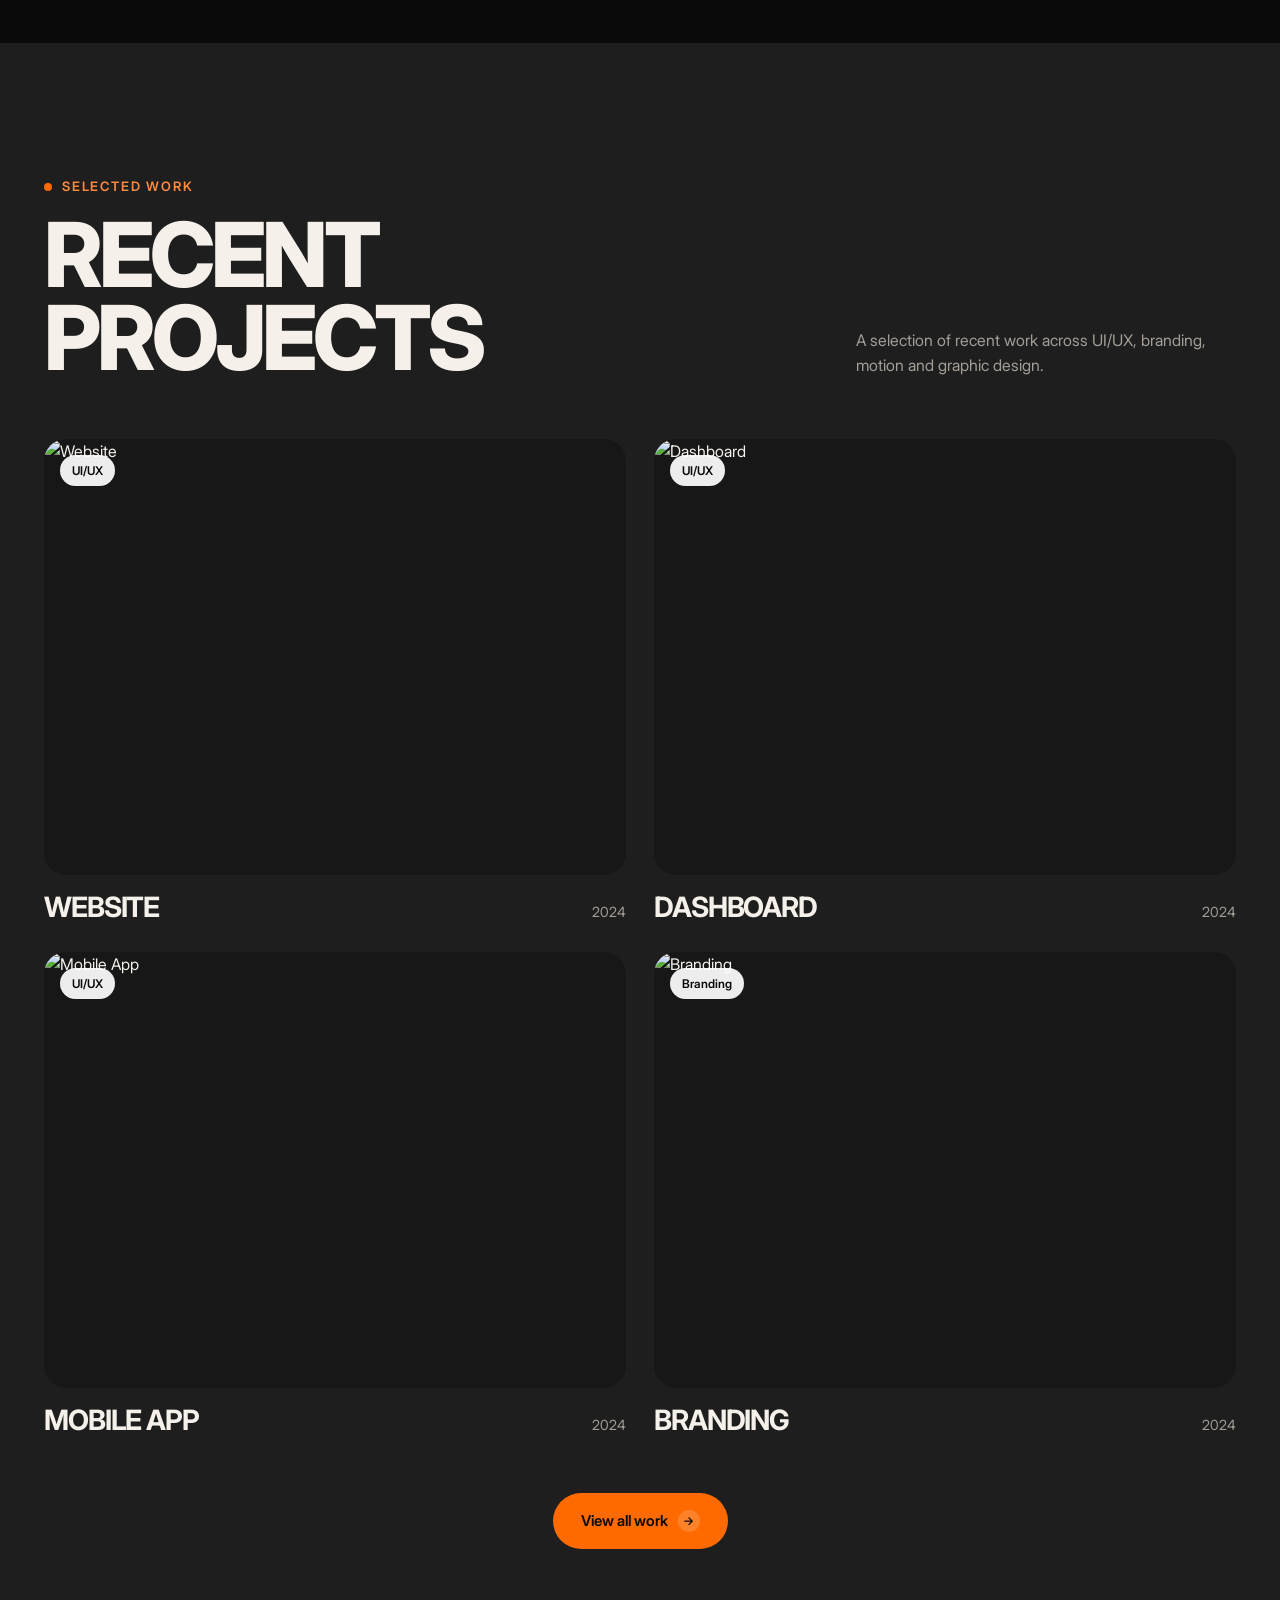
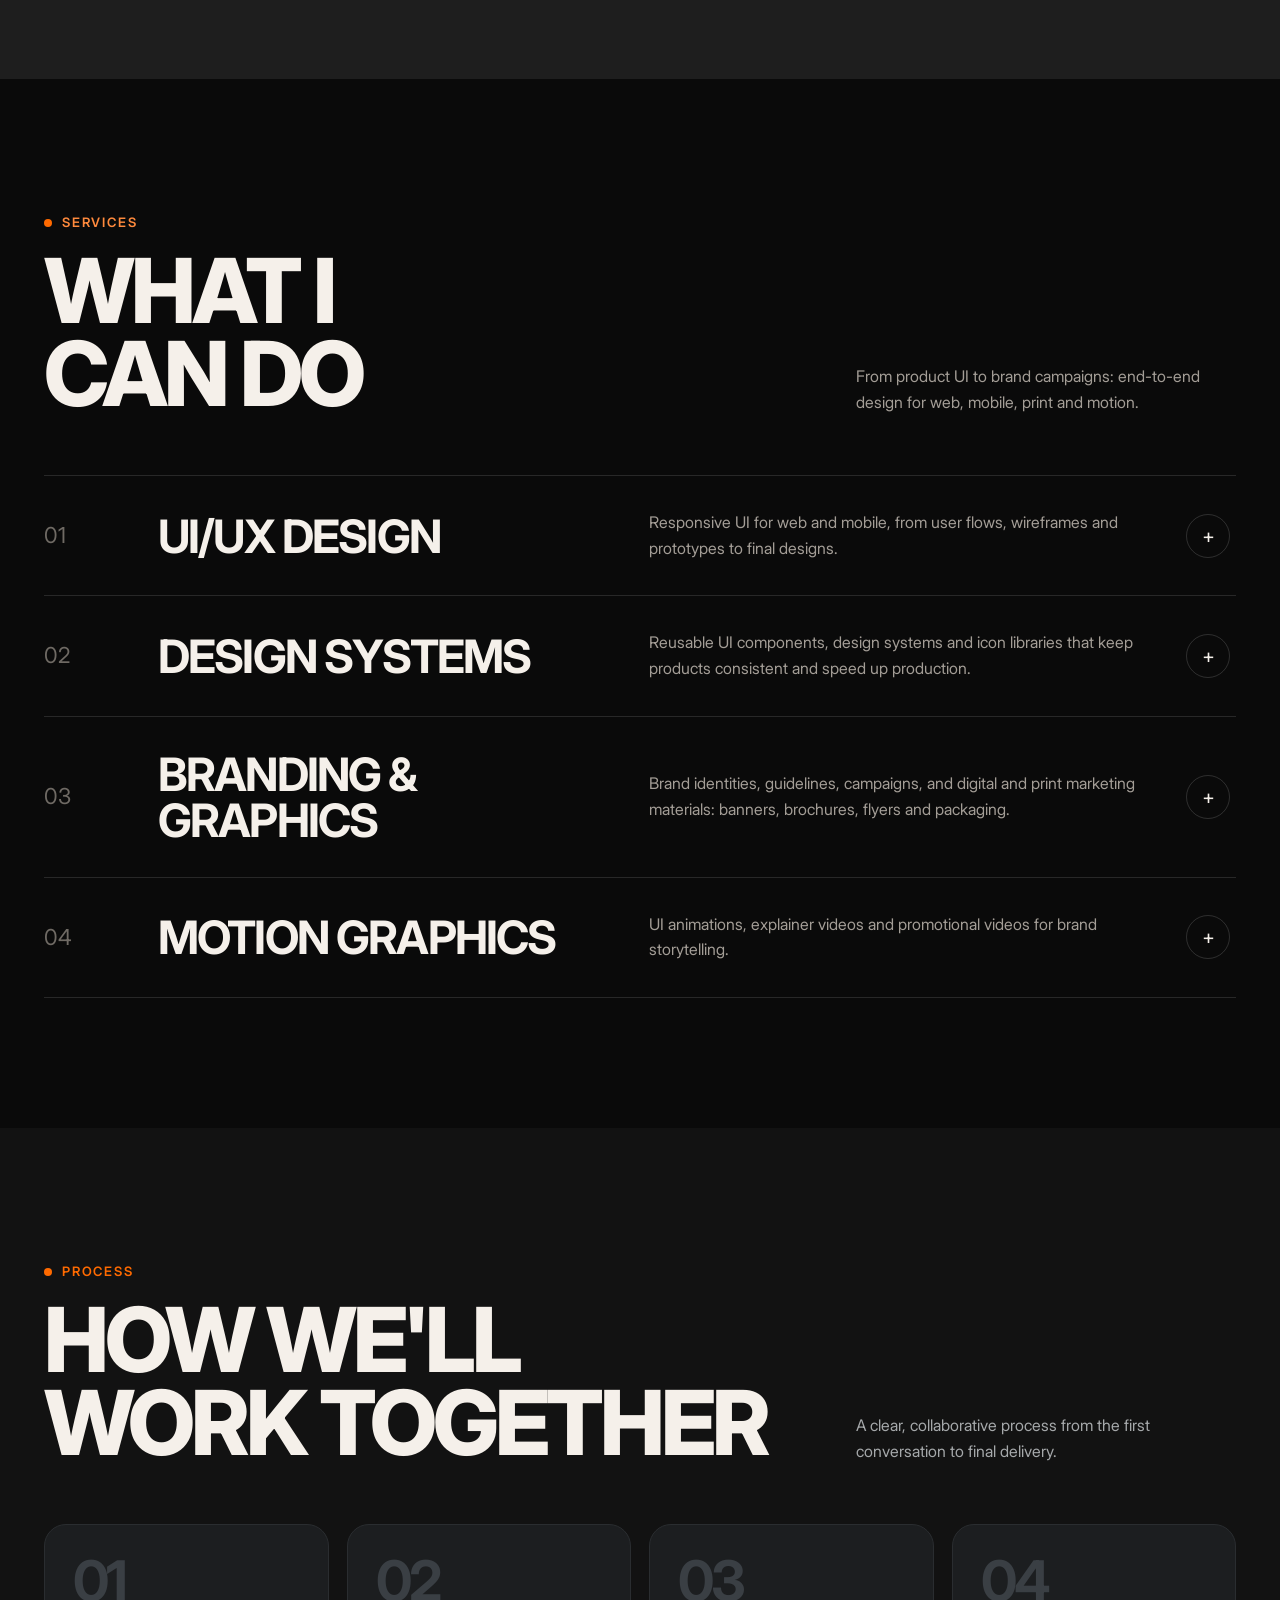
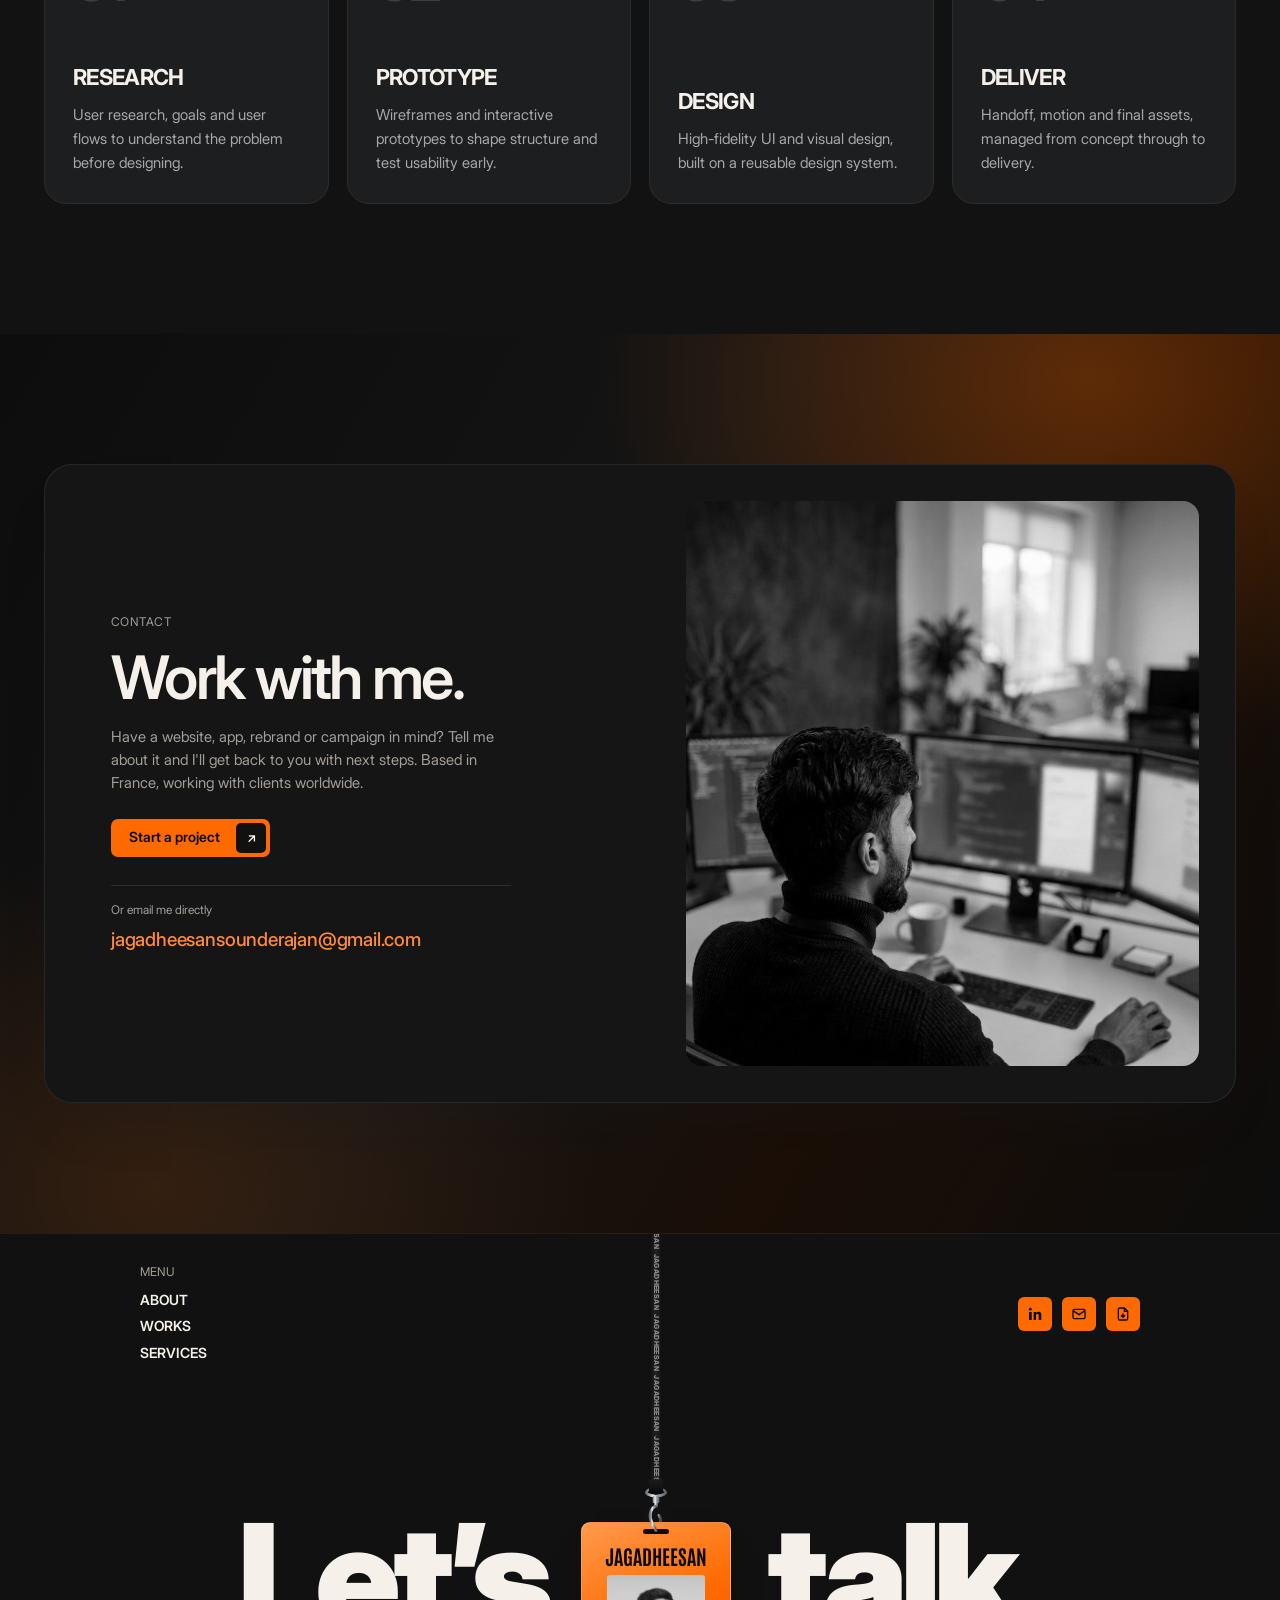
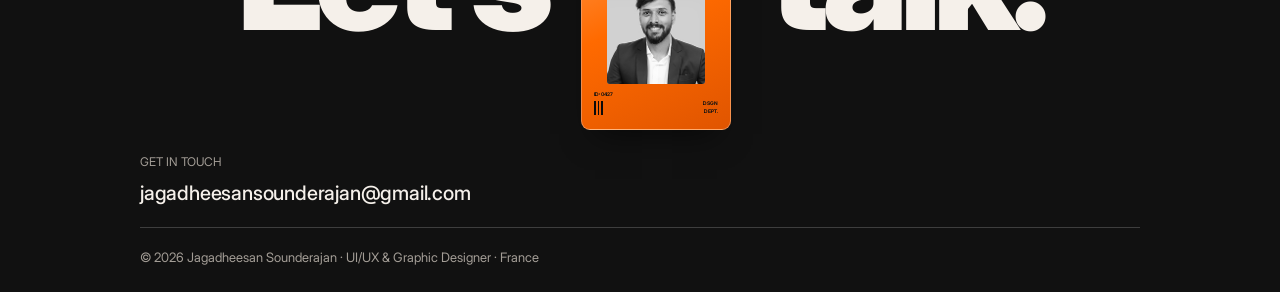
==== commit 2eeb6c81: "Black lanyard strap with gray name, updated English and French CVs Co-Authored-By: Claude Opus 5.5 <" ====
--- a/index.html
+++ b/index.html
@@ -345,8 +345,8 @@
   .mini-badge:hover{animation-play-state:paused}
   @keyframes swing{0%,100%{transform:rotate(1.4deg)}50%{transform:rotate(-1.4deg)}}
   .mini-strap{position:absolute;left:50%;bottom:calc(100% - 6px);transform:translateX(-50%);width:14px;height:1200px;
-    background:linear-gradient(90deg,#e05500,#ff7a1a 50%,#e05500);
-    writing-mode:vertical-rl;font-size:7px;font-weight:800;letter-spacing:.06em;color:#131415;overflow:hidden;line-height:14px;text-align:right;white-space:nowrap}
+    background:linear-gradient(90deg,#0d0d0d,#222 50%,#0d0d0d);
+    writing-mode:vertical-rl;font-size:7px;font-weight:800;letter-spacing:.06em;color:#8a8a8a;overflow:hidden;line-height:14px;text-align:right;white-space:nowrap}
   .mini-hook{width:22px;height:46px;display:block;margin-bottom:-10px;position:relative;z-index:2;overflow:visible}
   .mini-card{position:relative;width:clamp(100px,12vw,150px);aspect-ratio:3/4.15;border-radius:9px;overflow:hidden;
     background:linear-gradient(155deg,#ff9a4d 0%,#ff6a00 45%,#e05500 100%);border:1px solid rgba(255,255,255,.3);
@@ -446,8 +446,8 @@
           <stop offset="0" stop-color="#e05500"/><stop offset=".5" stop-color="#ff7a1a"/><stop offset="1" stop-color="#e05500"/>
         </linearGradient>
       </defs>
-      <path id="strap" fill="none" stroke="#ff6a00" stroke-width="34" stroke-linecap="butt" stroke-linejoin="round"/>
-      <text font-family="Inter, sans-serif" font-size="11.5" font-weight="700" letter-spacing="1.2" fill="#131415" dy="4">
+      <path id="strap" fill="none" stroke="#141414" stroke-width="34" stroke-linecap="butt" stroke-linejoin="round"/>
+      <text font-family="Inter, sans-serif" font-size="11.5" font-weight="700" letter-spacing="1.2" fill="#8a8a8a" dy="4">
         <textPath href="#strap" startOffset="60">JAGADHEESAN</textPath>
       </text>
     </svg>
@@ -460,7 +460,7 @@
             <stop offset="0" stop-color="#6f7378"/><stop offset=".35" stop-color="#e9ecee"/><stop offset=".6" stop-color="#9ea3a8"/><stop offset="1" stop-color="#5c6166"/>
           </linearGradient>
           <linearGradient id="strapFold" x1="0" y1="0" x2="0" y2="1">
-            <stop offset="0" stop-color="#ff6a00"/><stop offset=".6" stop-color="#e55c00"/><stop offset="1" stop-color="#9a3900"/>
+            <stop offset="0" stop-color="#1c1c1c"/><stop offset=".6" stop-color="#121212"/><stop offset="1" stop-color="#050505"/>
           </linearGradient>
         </defs>
         <!-- back of the ring (behind the strap) -->
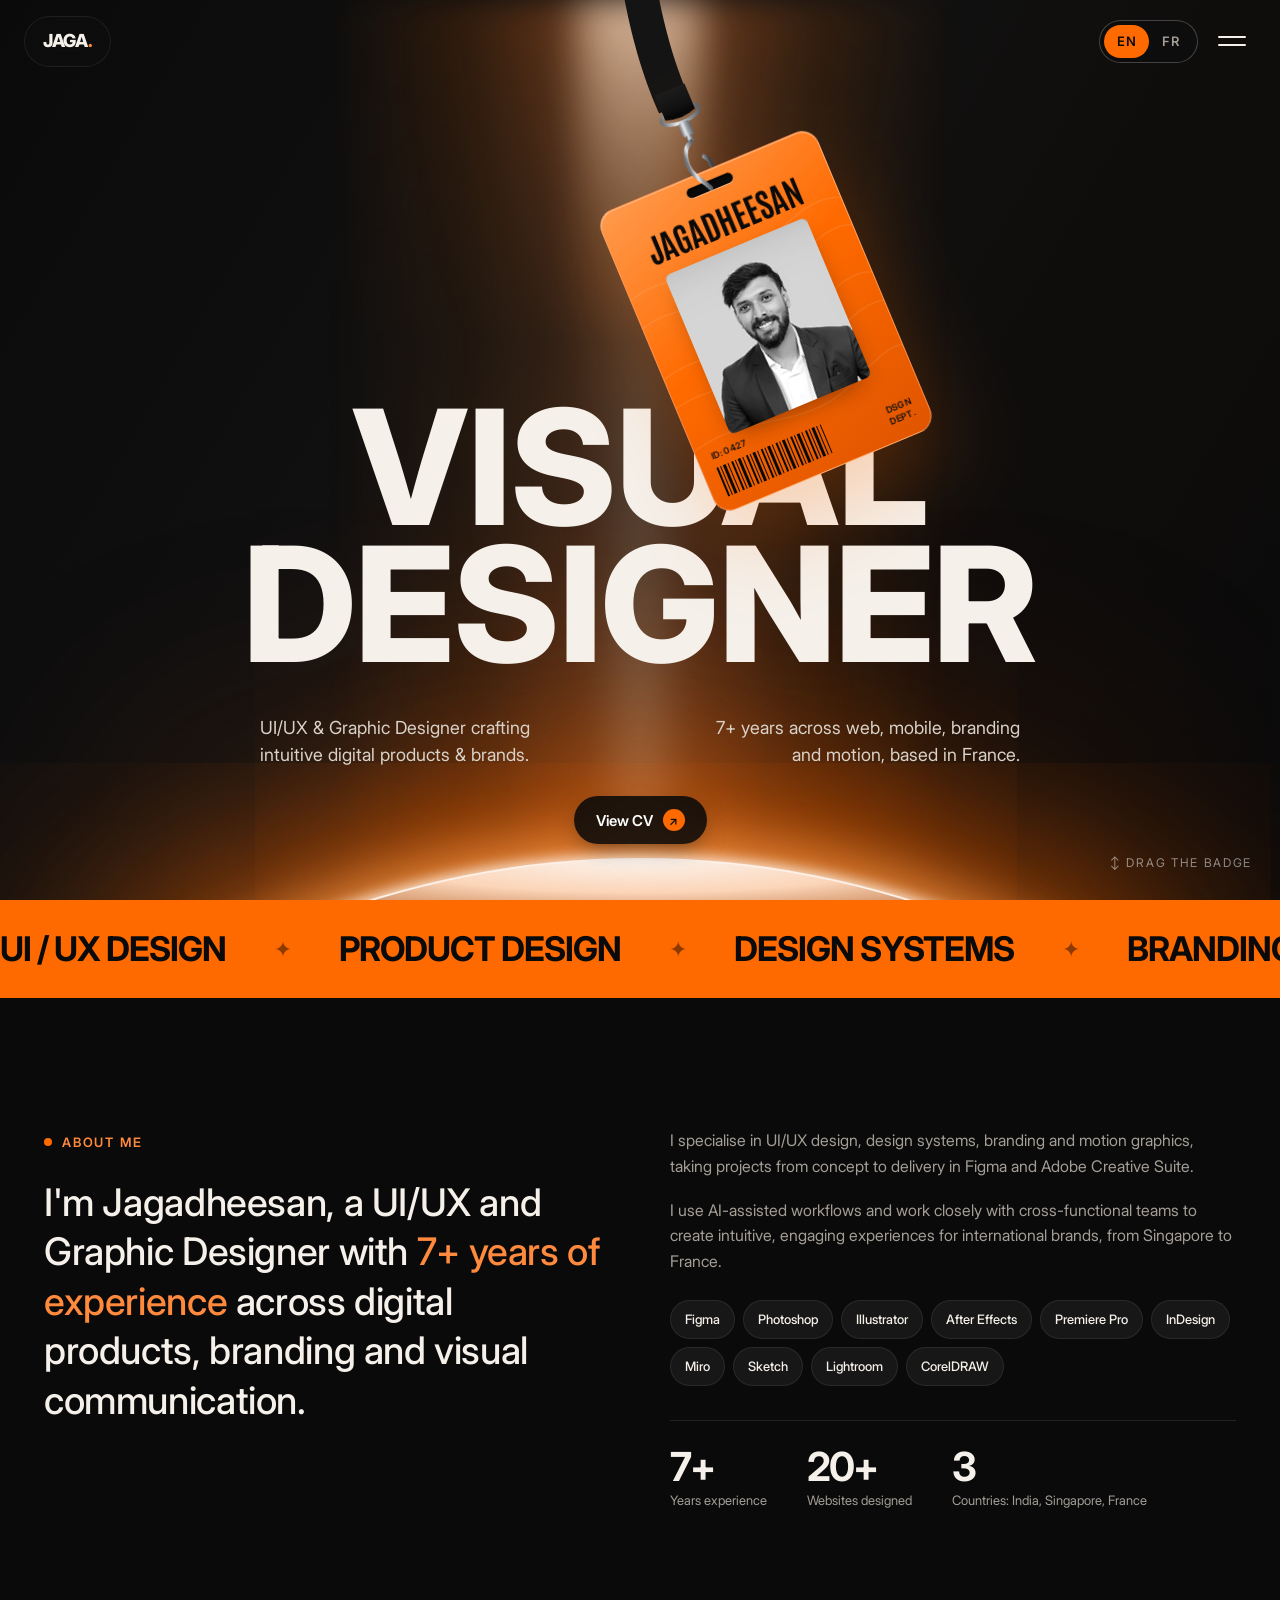
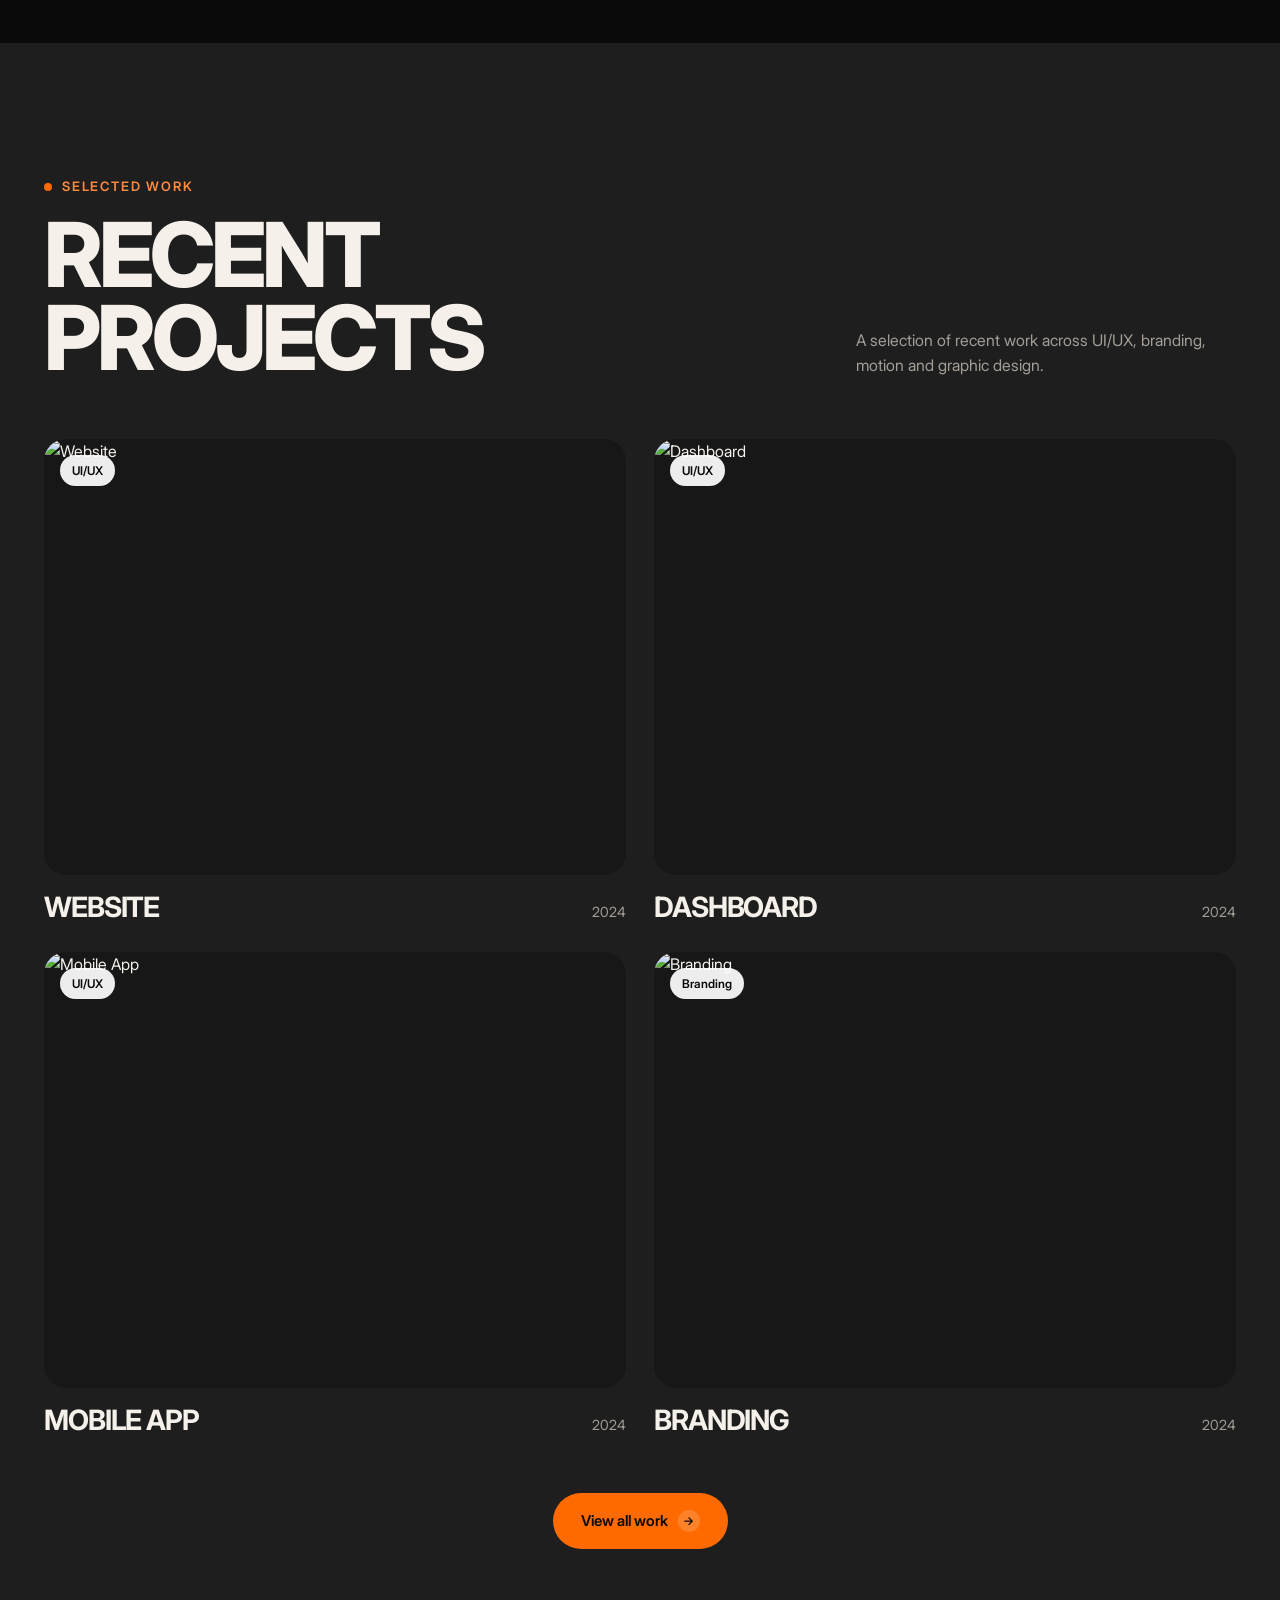
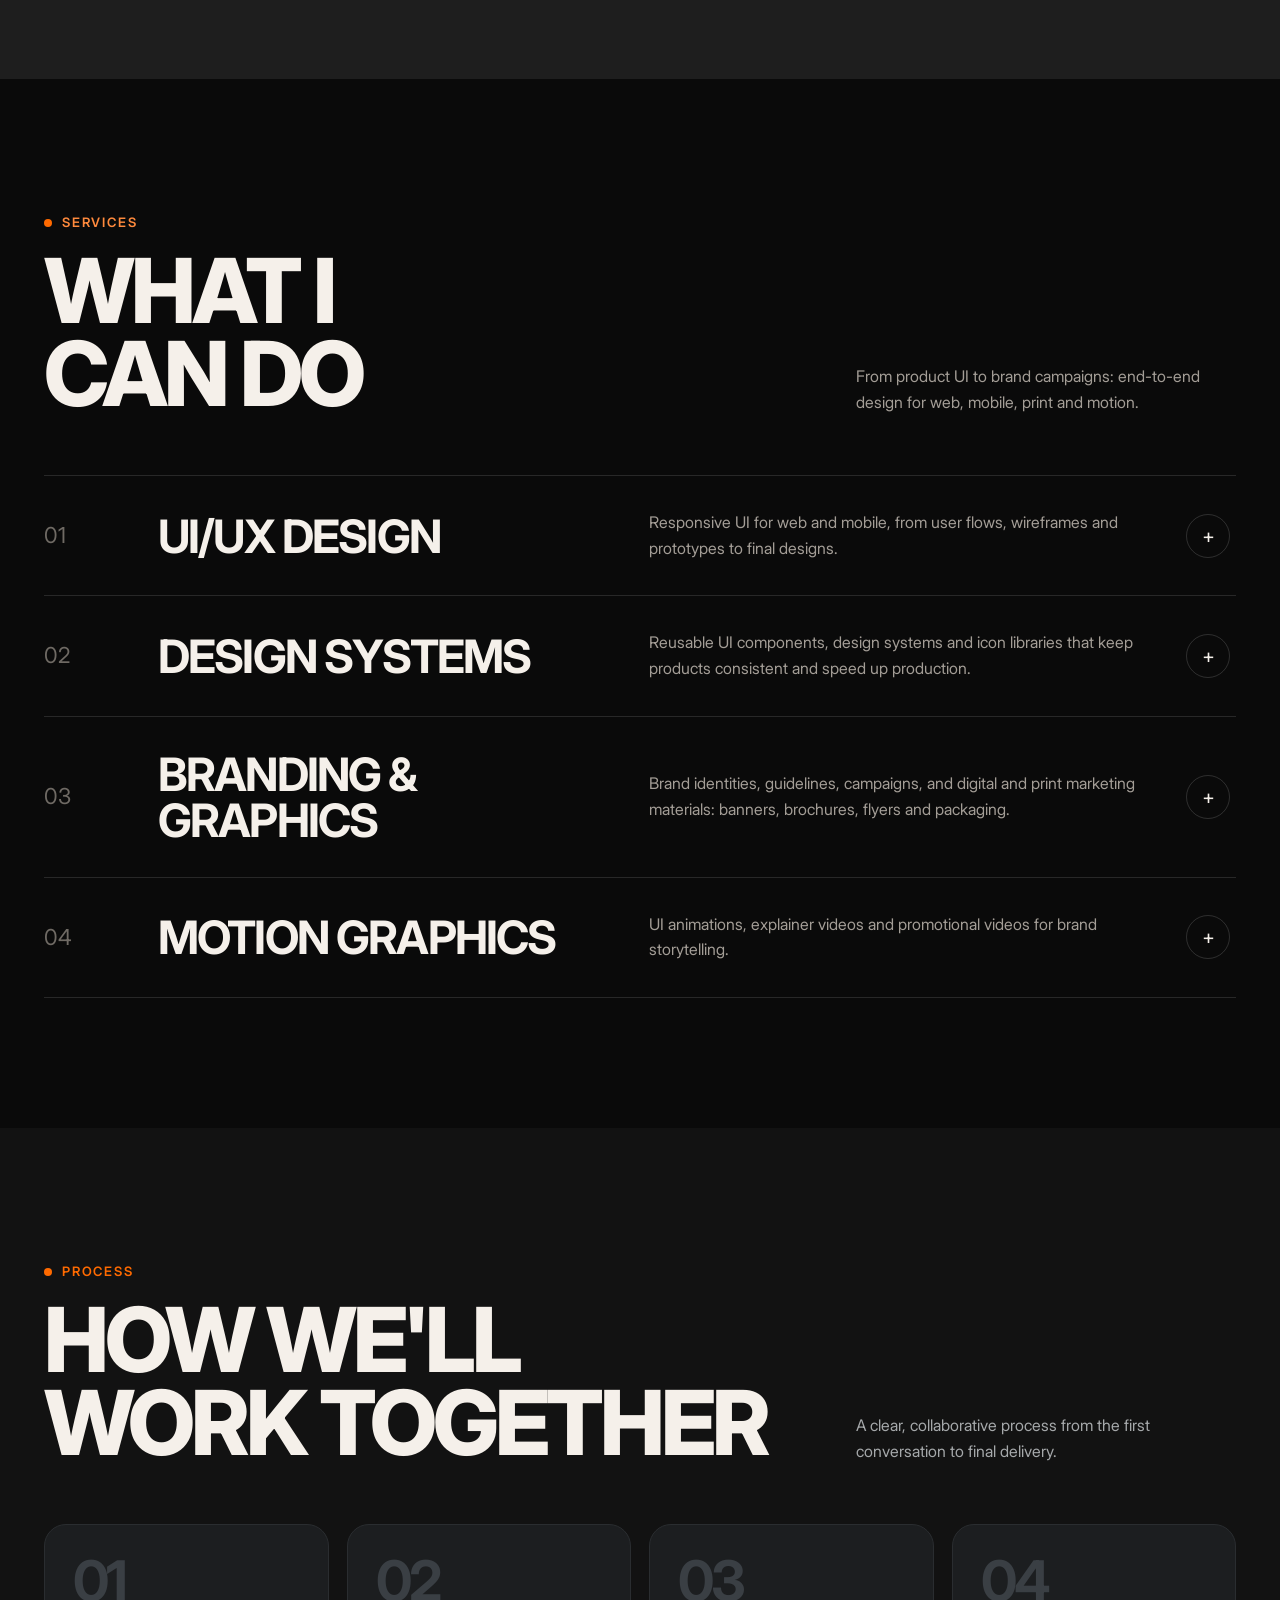
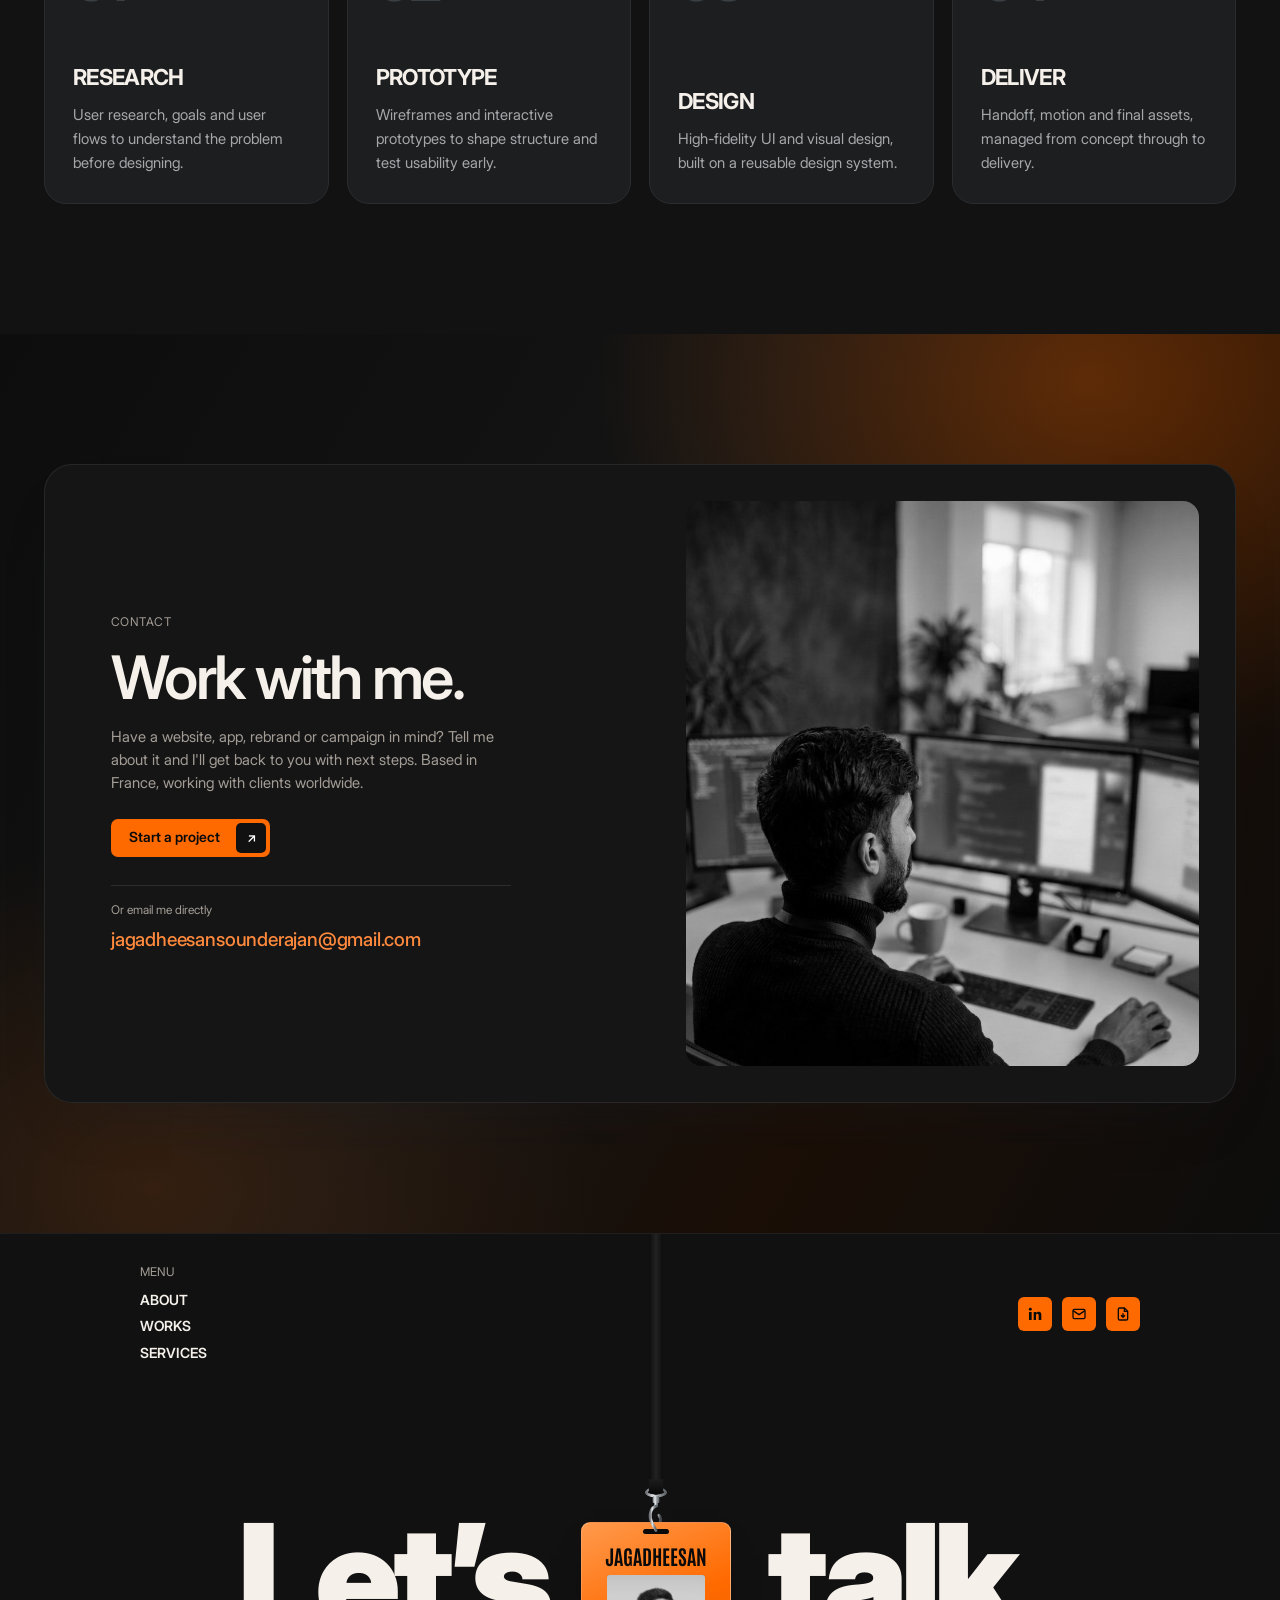
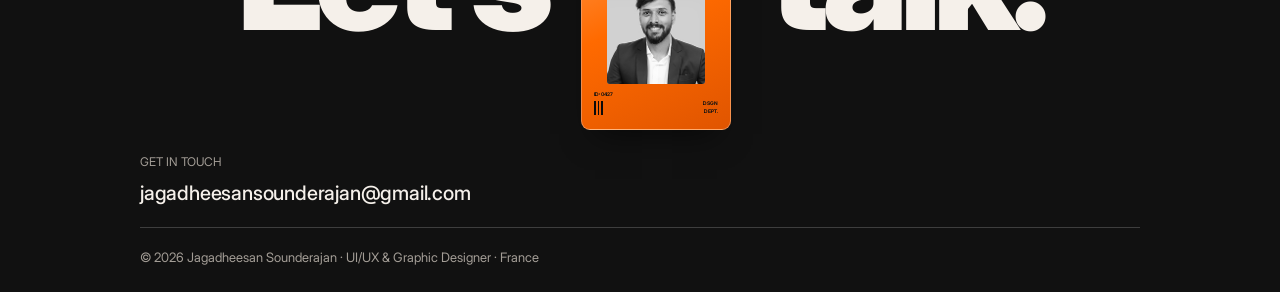
==== commit dd7a6e30: "Badge: plain strap, smaller card on laptops and phones, better phone placement - Remove the name fro" ====
--- a/index.html
+++ b/index.html
@@ -402,6 +402,26 @@
     .step{min-height:220px}
     .marquee span{font-size:24px}
   }
+  /* Laptops (wide but not very tall screens): slightly smaller badge */
+  @media (min-width:761px) and (max-height:900px){
+    .badge{width:235px}
+    .card .slot{top:10px;width:49px;height:10px}
+    .card .name{font-size:33px;top:37px}
+    .card .foot{left:14px;right:14px;bottom:14px;font-size:9px}
+    .card .foot small{font-size:9px;margin-bottom:5px}
+    .barcode{width:113px;height:31px}
+  }
+  /* Phones: smaller badge that hangs above the title instead of covering it */
+  @media (max-width:760px){
+    .badge{width:200px}
+    .card .slot{top:9px;width:44px;height:9px}
+    .card .name{font-size:27px;top:30px}
+    .card .photo{left:20%;right:20%;top:24%}
+    .card .foot{left:11px;right:11px;bottom:11px;font-size:8.5px}
+    .card .foot small{font-size:8.5px;margin-bottom:4px}
+    .barcode{width:88px;height:22px}
+  }
+  @media (max-width:760px) and (max-height:700px){ .badge{width:170px} .card .name{font-size:23px;top:25px} .barcode{width:74px;height:18px} }
 </style>
 <link rel="stylesheet" href="menu.css?v=3">
 </head>
@@ -447,9 +467,6 @@
         </linearGradient>
       </defs>
       <path id="strap" fill="none" stroke="#141414" stroke-width="34" stroke-linecap="butt" stroke-linejoin="round"/>
-      <text font-family="Inter, sans-serif" font-size="11.5" font-weight="700" letter-spacing="1.2" fill="#8a8a8a" dy="4">
-        <textPath href="#strap" startOffset="60">JAGADHEESAN</textPath>
-      </text>
     </svg>
 
     <div class="badge" id="badge" aria-label="ID badge: Jagadheesan Sounderajan, UI/UX and Graphic Designer">
@@ -618,7 +635,7 @@
     <div class="f-talk">
       <span class="f-word">Let’s</span>
       <a href="#hero" class="mini-badge" aria-label="Back to top">
-        <span class="mini-strap" aria-hidden="true">JAGADHEESAN &nbsp; JAGADHEESAN &nbsp; JAGADHEESAN &nbsp; JAGADHEESAN &nbsp; JAGADHEESAN &nbsp; JAGADHEESAN &nbsp; JAGADHEESAN &nbsp; JAGADHEESAN</span>
+        <span class="mini-strap" aria-hidden="true"></span>
         <svg class="mini-hook" viewBox="0 0 46 96" overflow="visible" aria-hidden="true">
           <ellipse cx="23" cy="13" rx="20" ry="8" fill="none" stroke="url(#metal)" stroke-width="5"/>
           <path d="M8 -14 H38 V13 Q23 19 8 13 Z" fill="url(#strapFold)"/>
@@ -723,7 +740,8 @@
     anchor.x = w / 2;
     // Card bottom should sit just above the big headline
     const room = h - bottom.offsetHeight - badge.offsetHeight + 30;
-    const ropeLen = Math.max(h >= 760 ? 150 : 90, Math.min(h * 0.26, room));
+    // Phones: strap length chosen so the card ends just above the title
+    const ropeLen = innerWidth <= 760 ? Math.max(20, room + 26) : Math.max(h >= 760 ? 120 : 60, Math.min(h * 0.26, room) - 30);
     seg = ropeLen / (N - 1);
     if (!pts.length) {
       for (let i = 0; i < N; i++) {
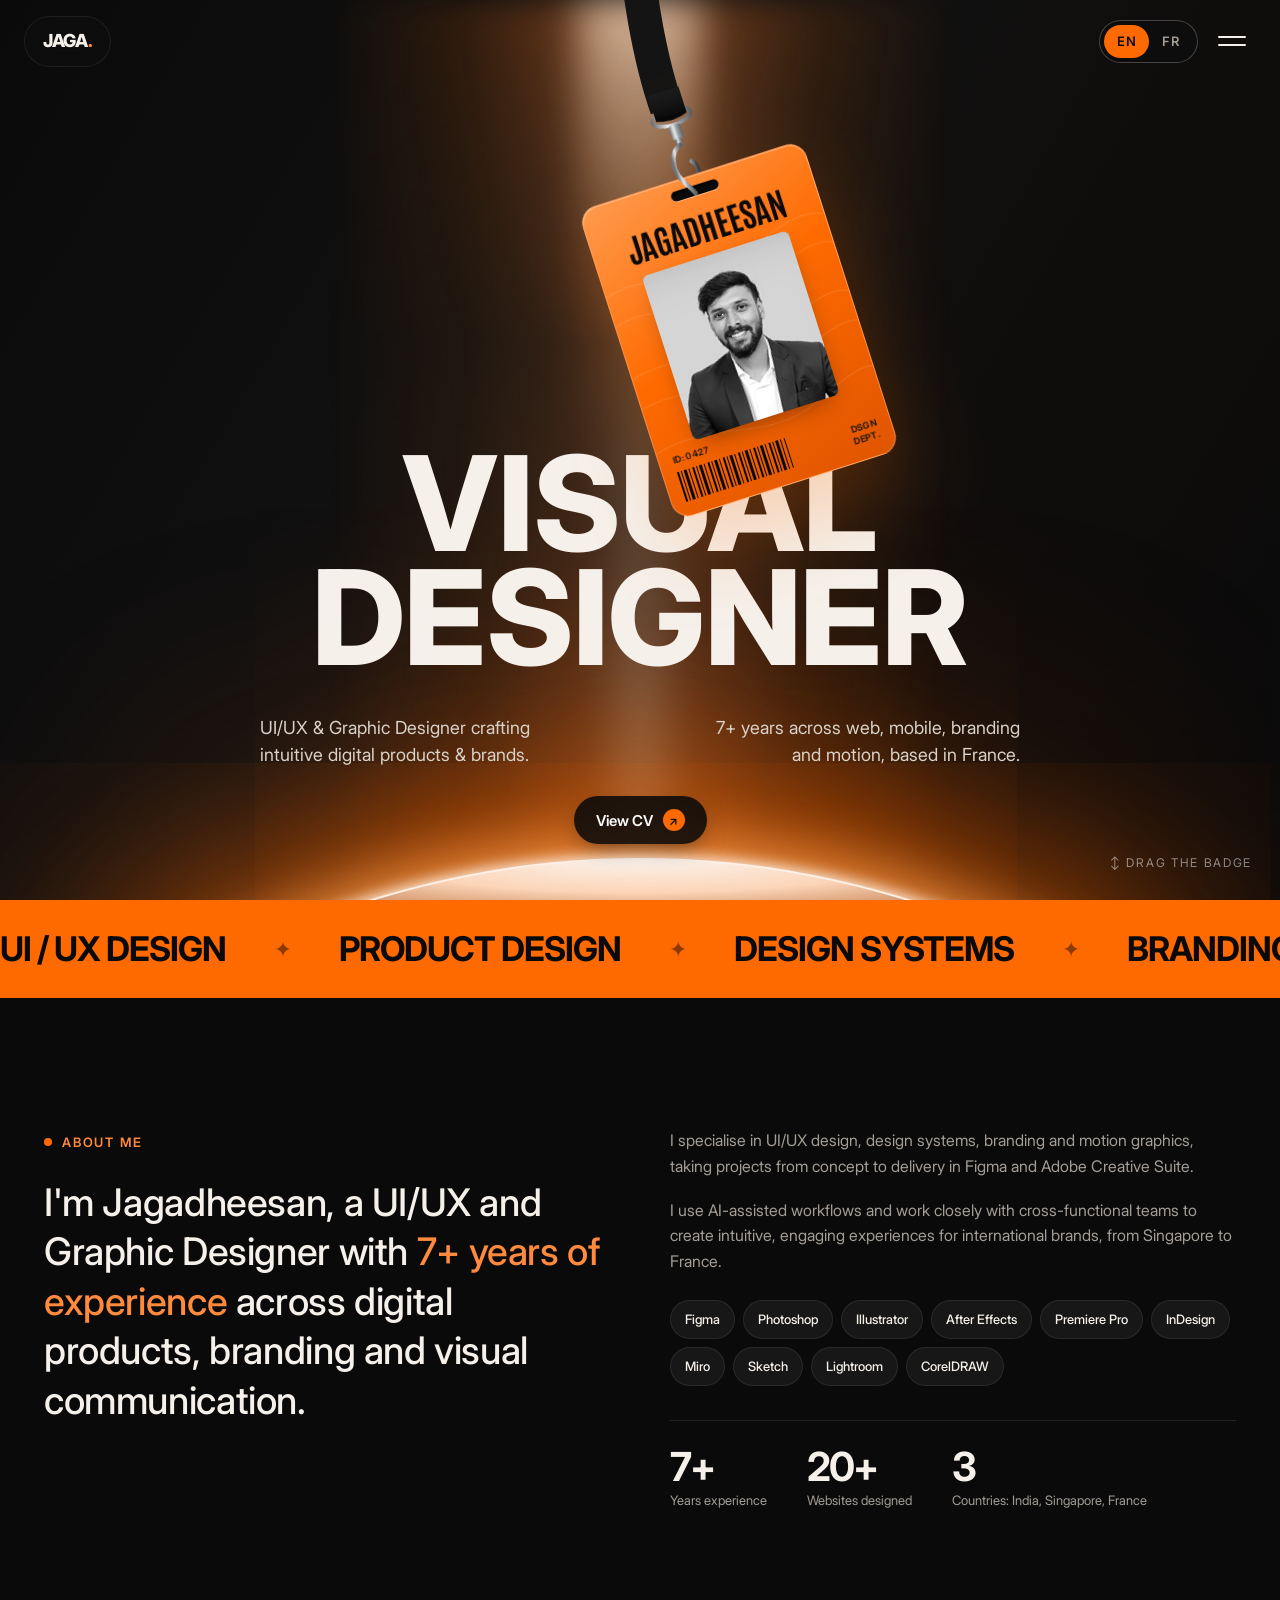
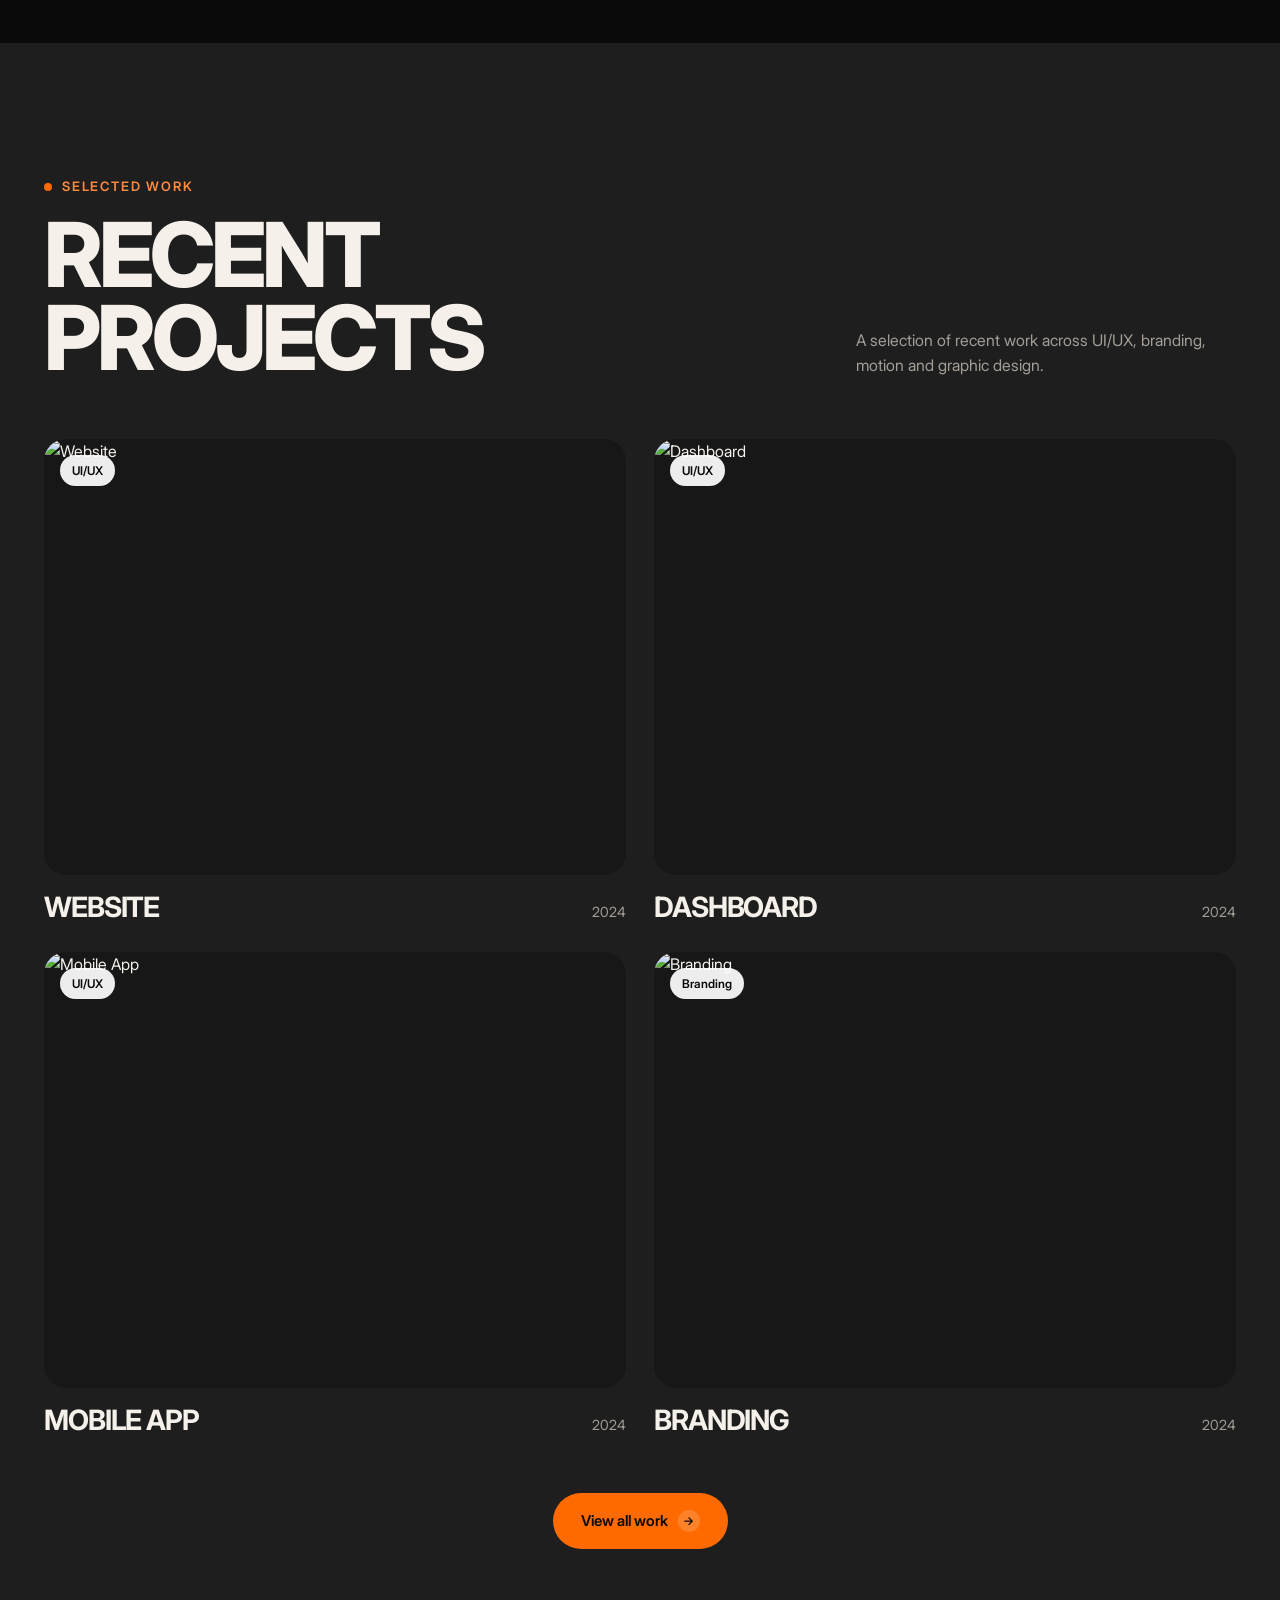
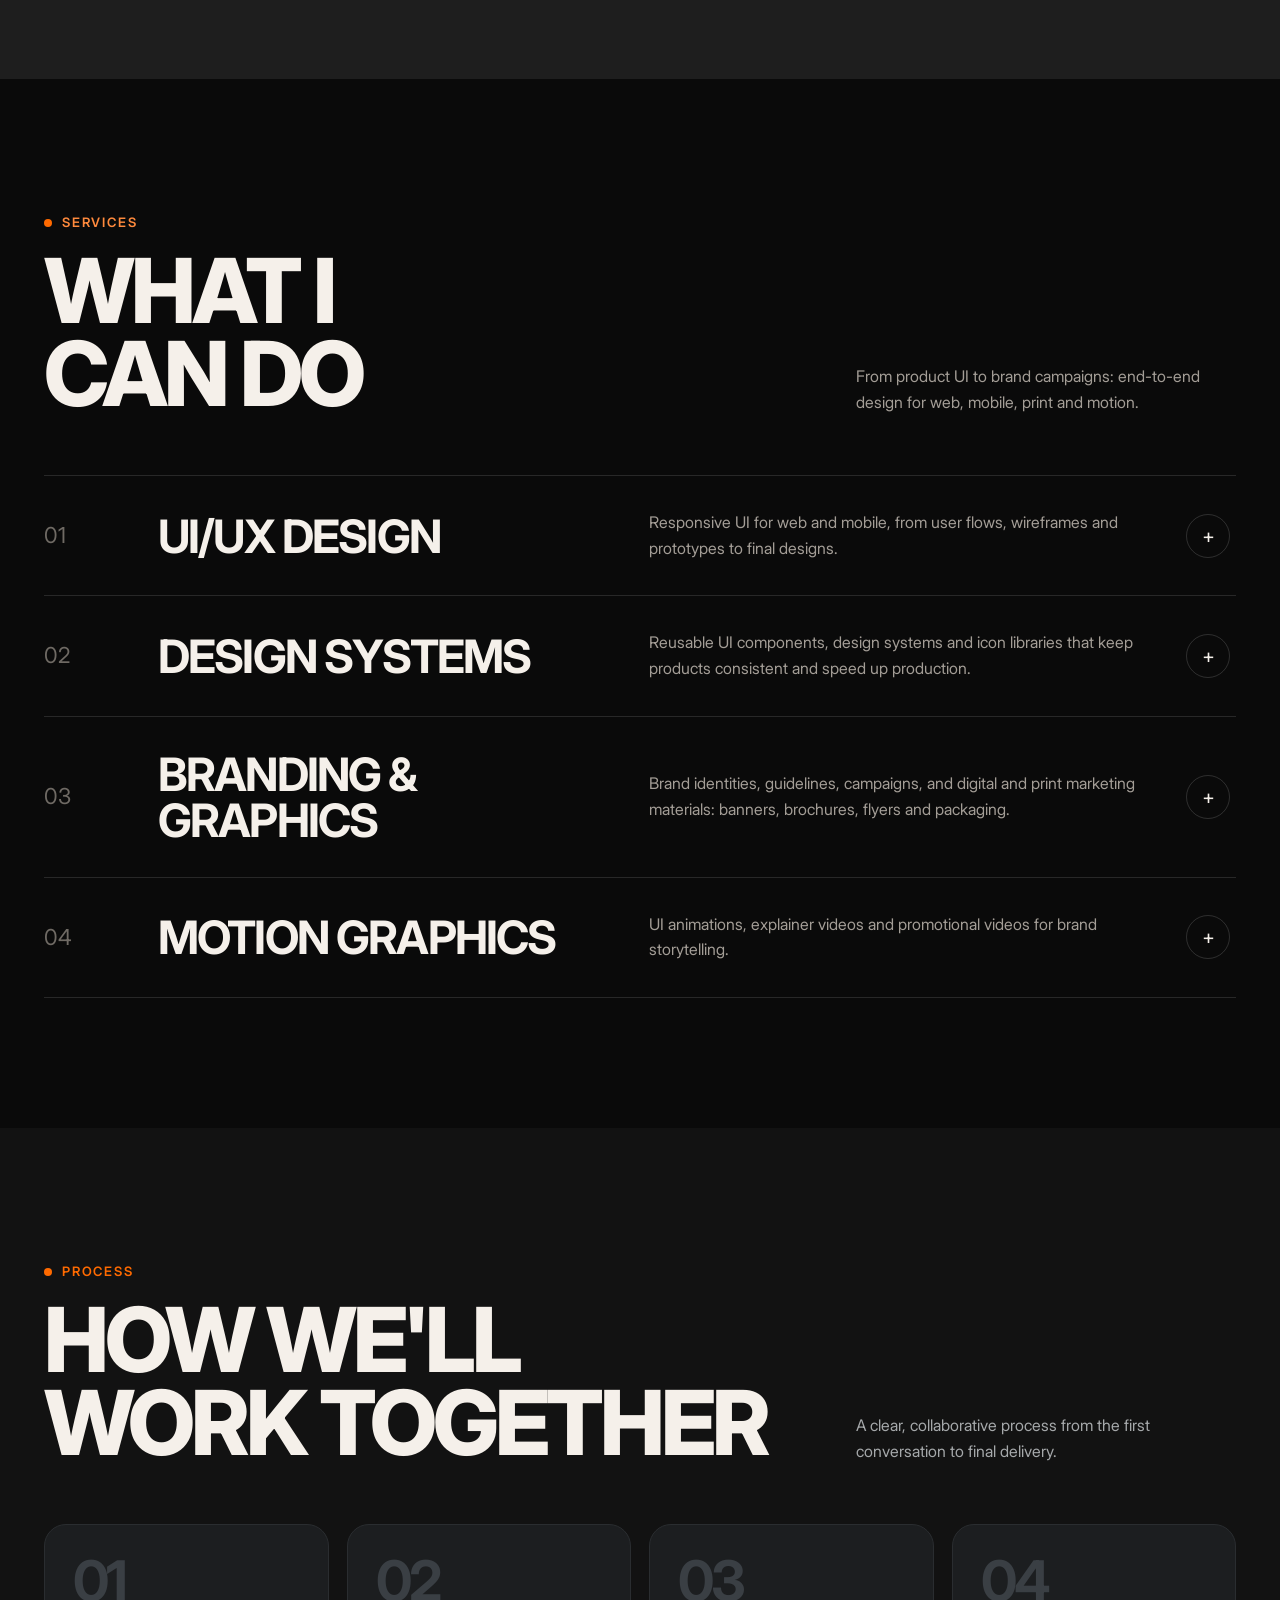
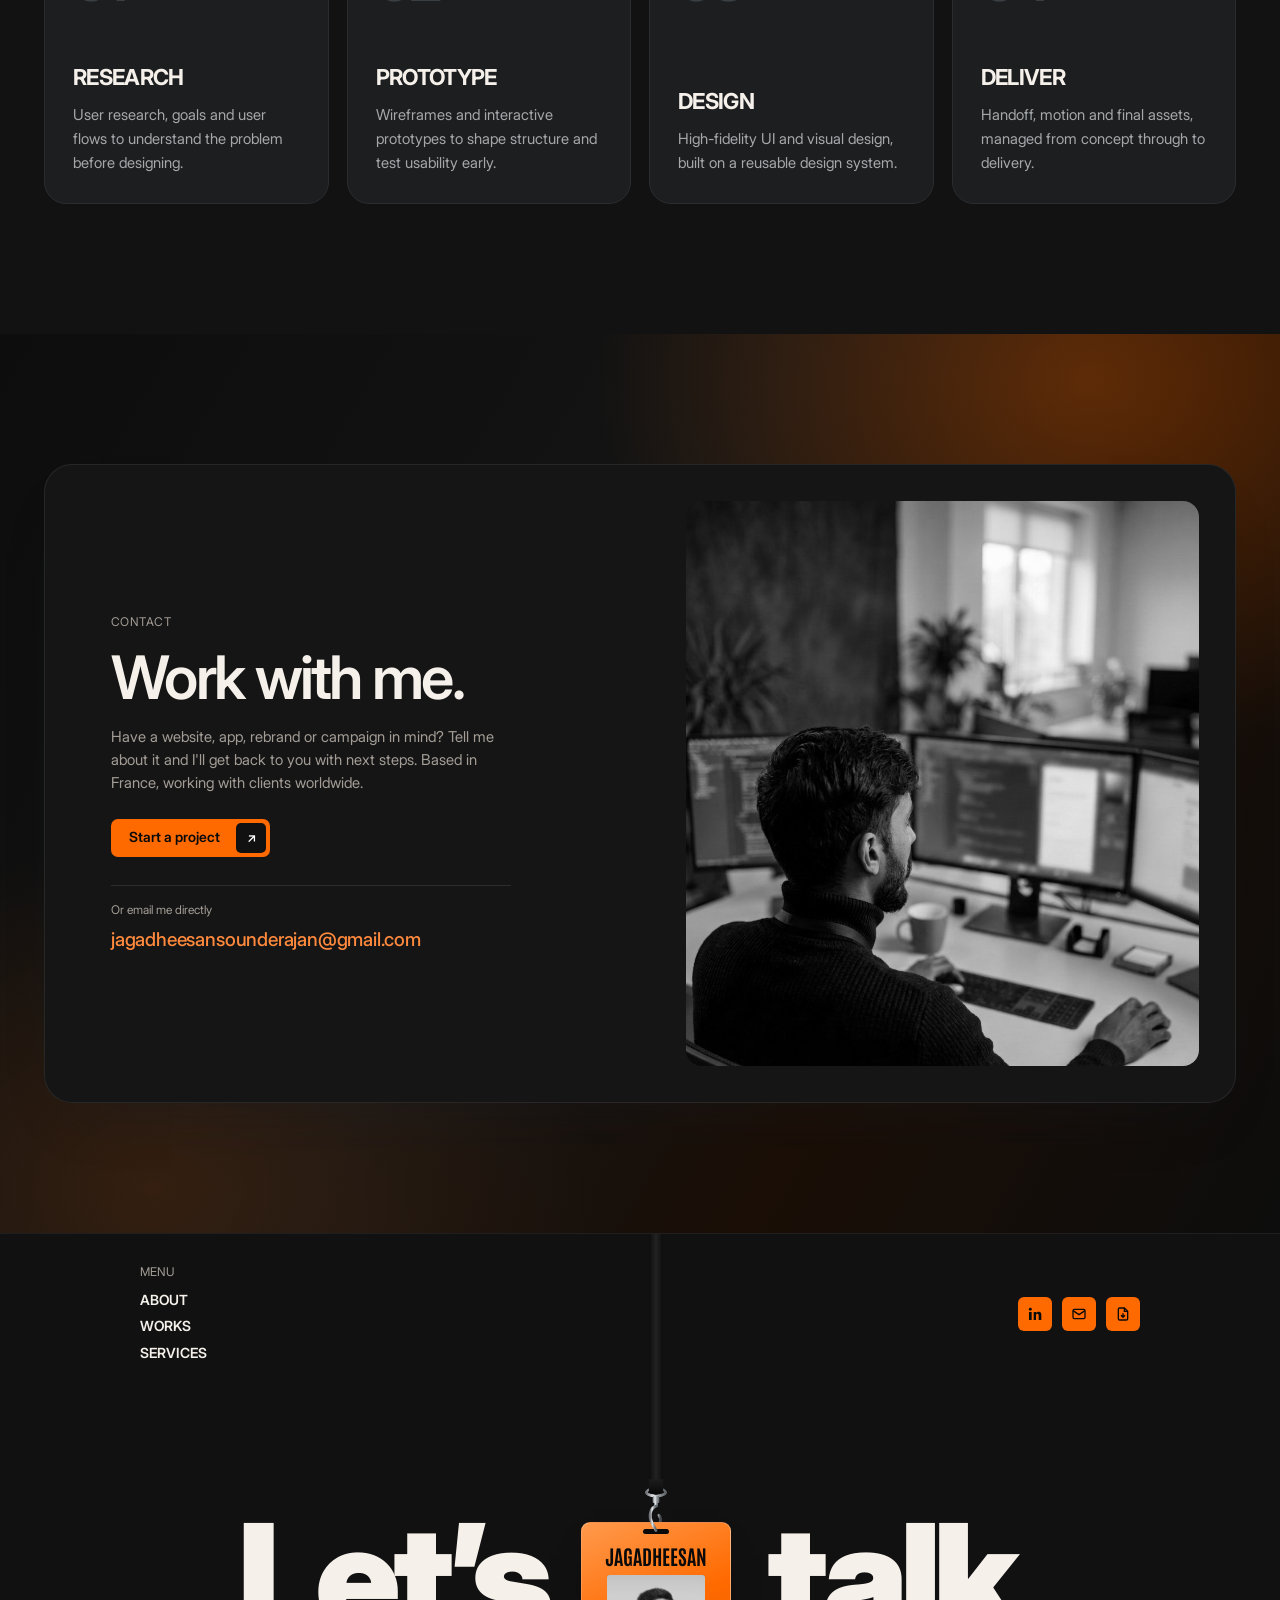
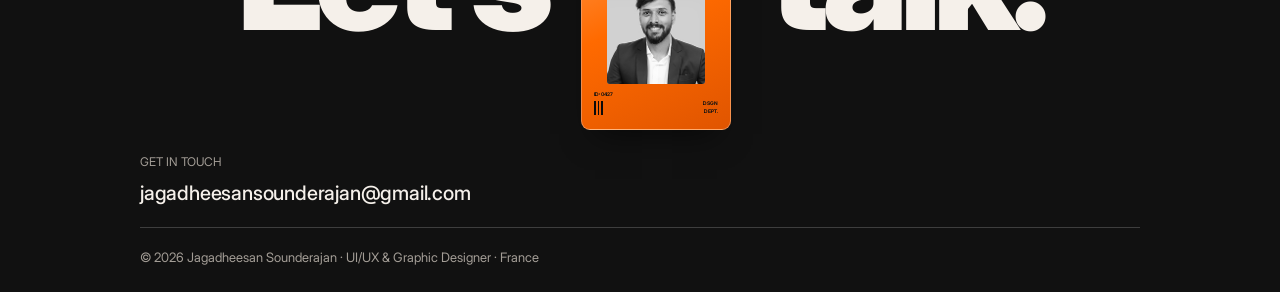
==== commit 76791824: "Hero: title about 18% smaller on laptop-height screens Co-Authored-By: Claude Opus 5.5 <noreply@anth" ====
--- a/index.html
+++ b/index.html
@@ -402,8 +402,9 @@
     .step{min-height:220px}
     .marquee span{font-size:24px}
   }
-  /* Laptops (wide but not very tall screens): slightly smaller badge */
+  /* Laptops (wide but not very tall screens): smaller title and slightly smaller badge */
   @media (min-width:761px) and (max-height:900px){
+    .hero-word{font-size:clamp(60px,10.3vw,152px)}
     .badge{width:235px}
     .card .slot{top:10px;width:49px;height:10px}
     .card .name{font-size:33px;top:37px}
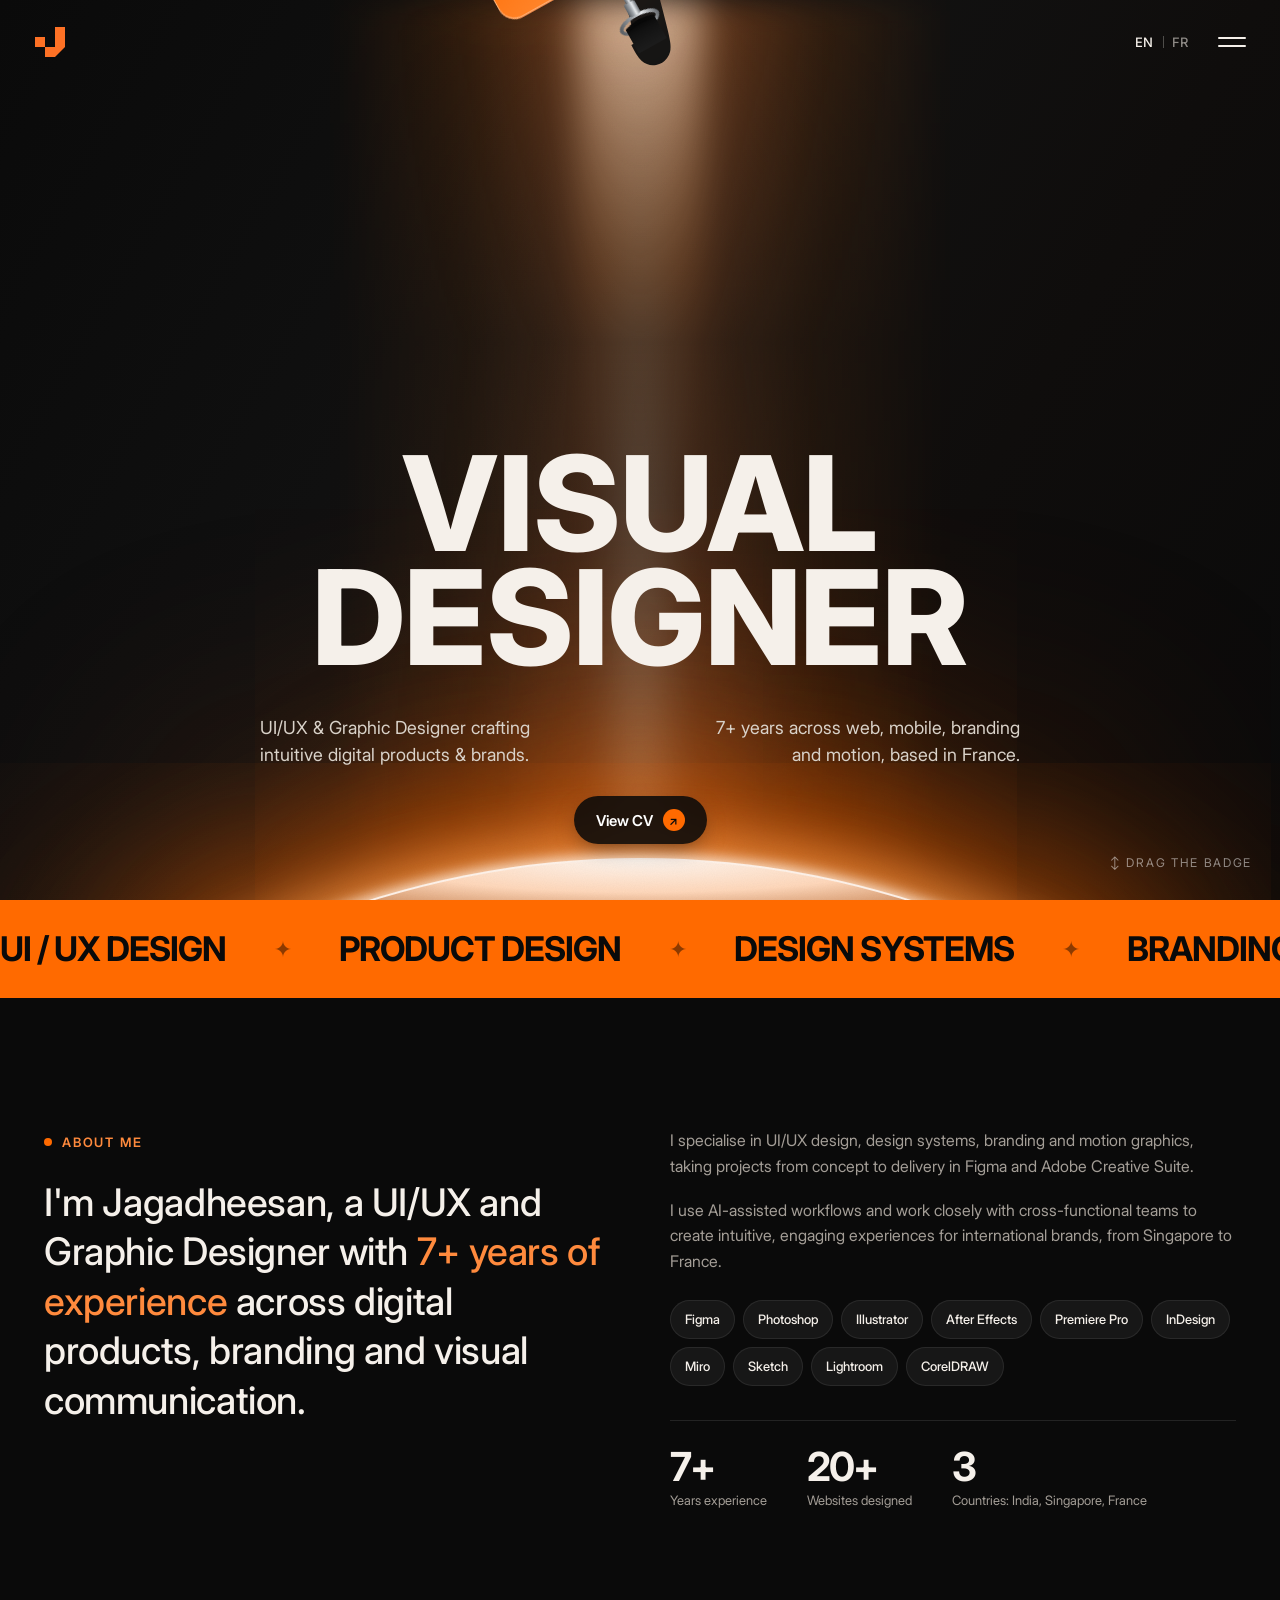
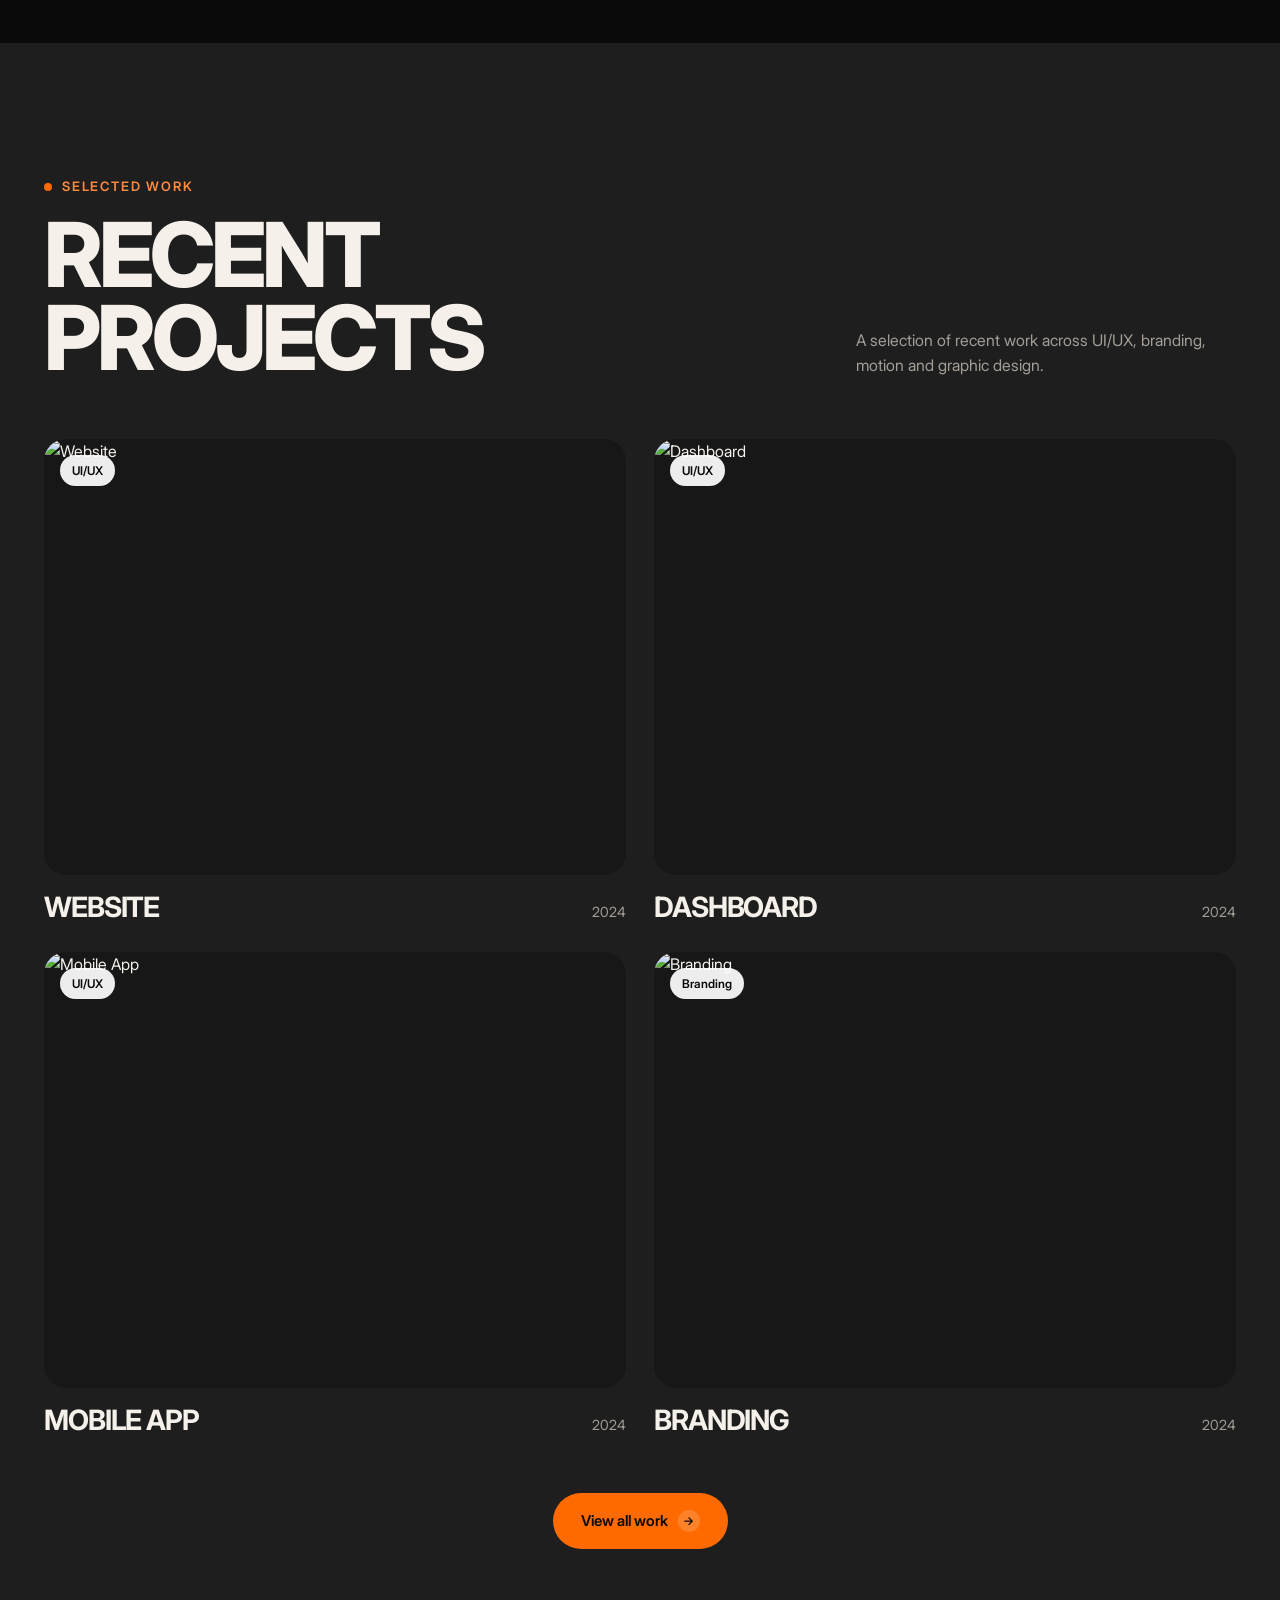
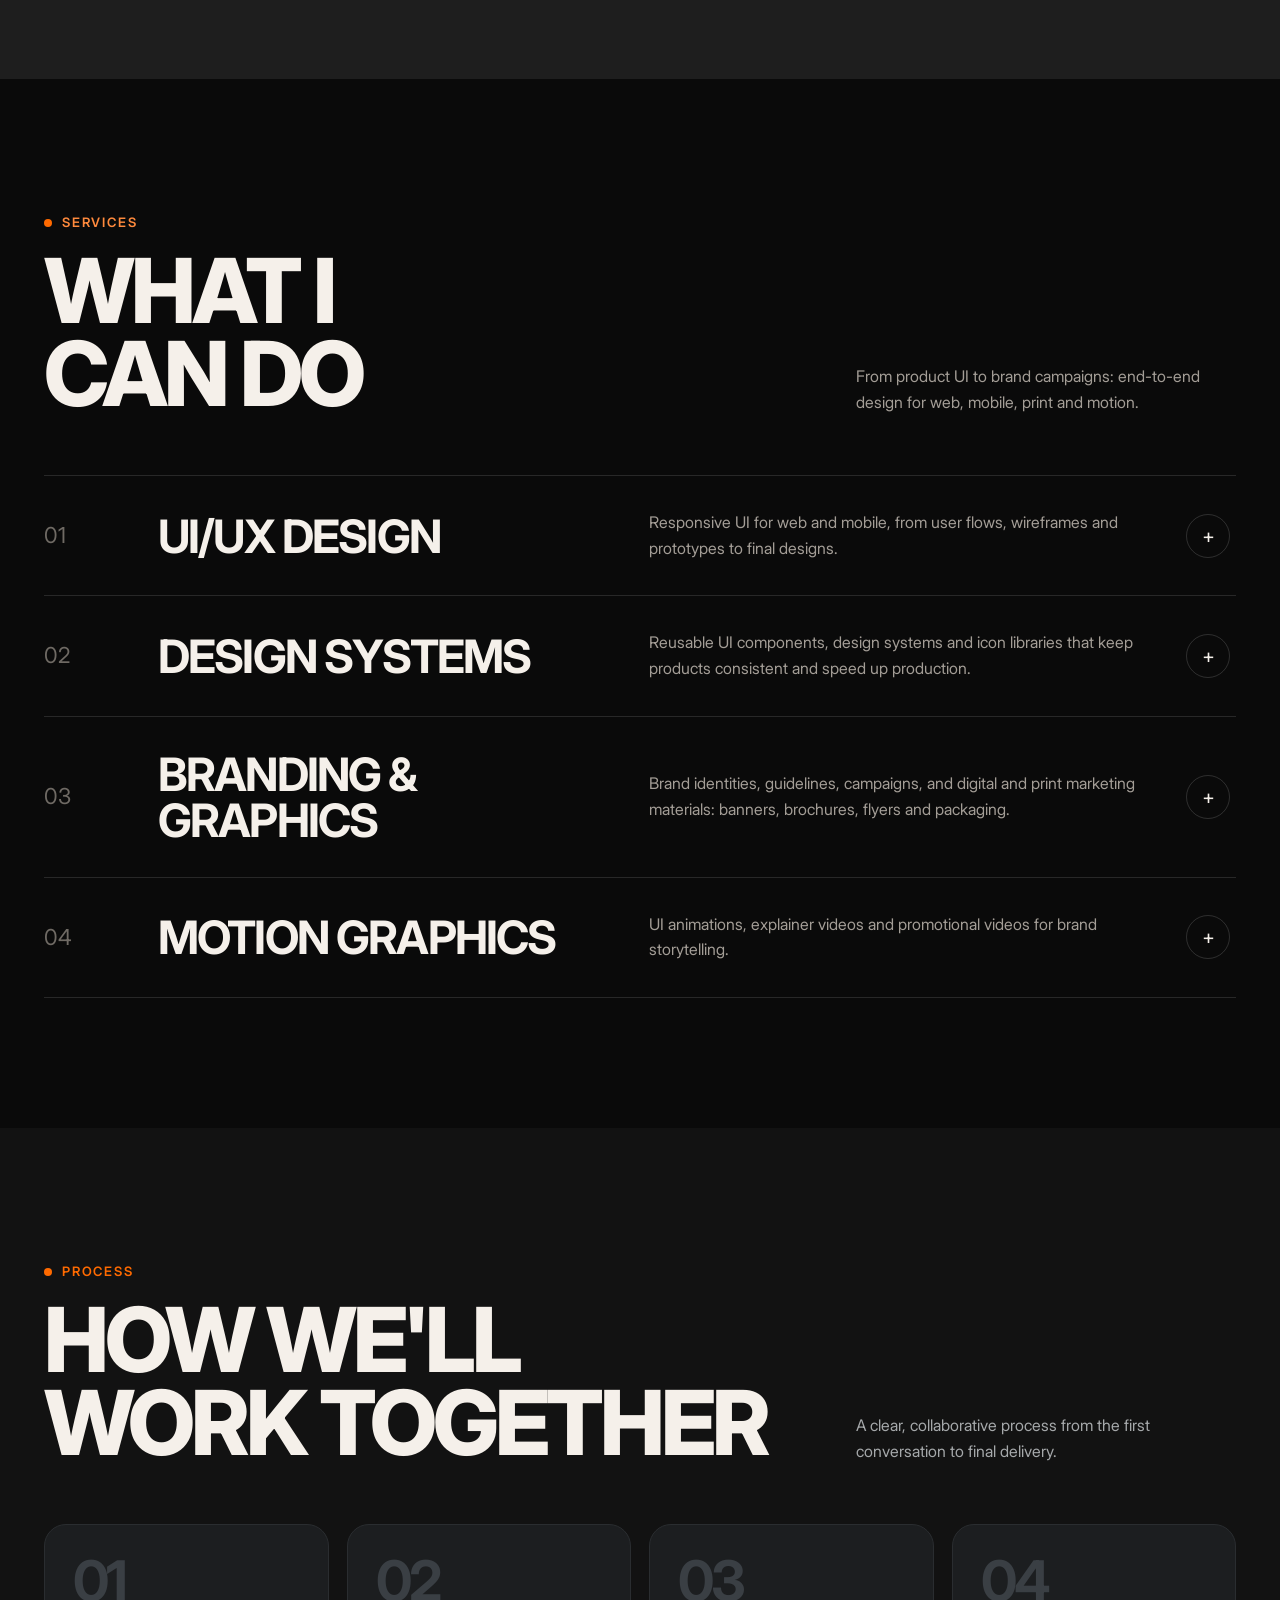
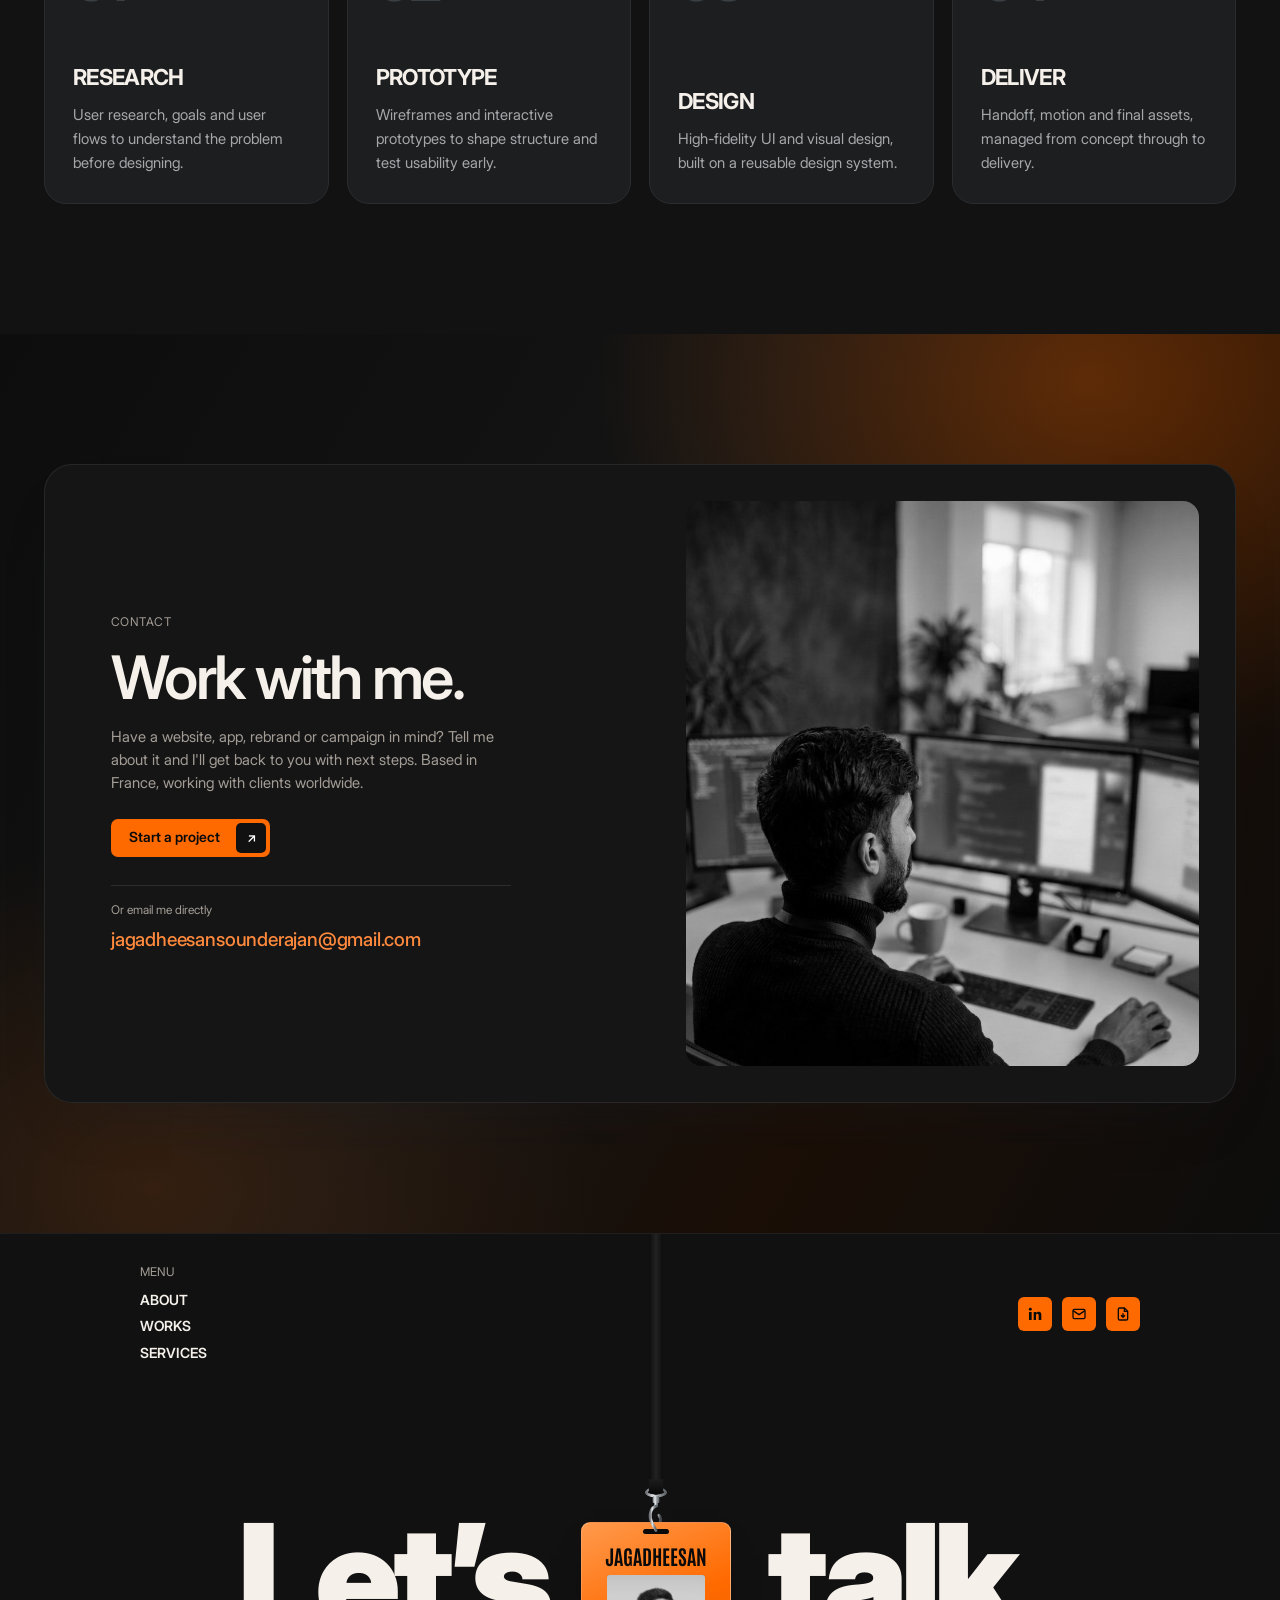
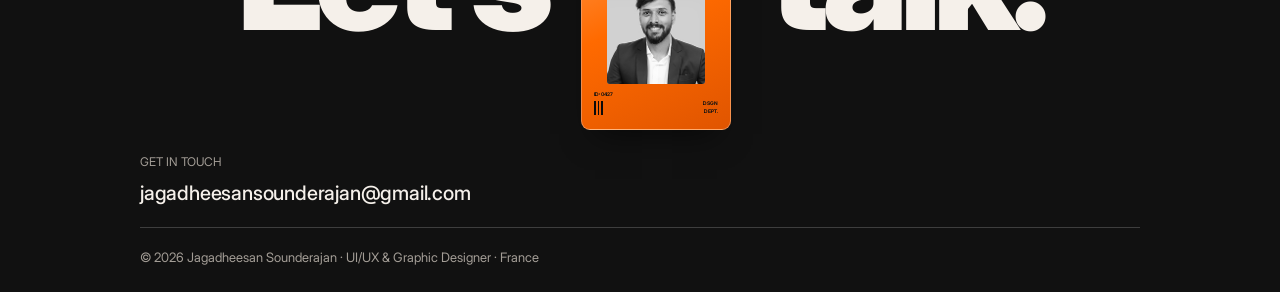
==== commit f717a6b7: "J logo and favicon, subtle language switch, dark bar on scroll - Use the J logo in the top-left corn" ====
--- a/index.html
+++ b/index.html
@@ -3,7 +3,10 @@
 <head>
 <meta charset="utf-8">
 <meta name="viewport" content="width=device-width, initial-scale=1">
-<title>Jagadheesan Sounderajan | UI/UX &amp; Graphic Designer</title>
+<title>Jagadheesan</title>
+<link rel="icon" href="favicon.png" type="image/png" sizes="96x96">
+<link rel="icon" href="favicon.svg" type="image/svg+xml">
+<link rel="apple-touch-icon" href="apple-touch-icon.png">
 <meta name="description" content="Jagadheesan Sounderajan: UI/UX and Graphic Designer with 7+ years of experience in digital products, design systems, branding and motion graphics. Based in France.">
 <link rel="preconnect" href="https://fonts.googleapis.com">
 <link rel="preconnect" href="https://fonts.gstatic.com" crossorigin>
@@ -424,13 +427,13 @@
   }
   @media (max-width:760px) and (max-height:700px){ .badge{width:170px} .card .name{font-size:23px;top:25px} .barcode{width:74px;height:18px} }
 </style>
-<link rel="stylesheet" href="menu.css?v=3">
+<link rel="stylesheet" href="menu.css?v=8">
 </head>
 <body>
 
 <!-- NAV -->
 <nav class="nav" aria-label="Site">
-  <a href="#hero" class="logo" aria-label="Jagadheesan Sounderajan, home">JAGA<span>.</span></a>
+  <a href="#hero" class="logo" aria-label="Jagadheesan Sounderajan, home"><img src="logo.svg" alt="" width="30" height="30"></a>
   <div class="nav-actions">
     <div class="lang-switch" role="group" aria-label="Language / Langue"><button type="button" data-lang="en" aria-pressed="true">EN</button><button type="button" data-lang="fr" aria-pressed="false">FR</button></div>
     <button class="burger" type="button" aria-label="Open menu" aria-expanded="false" aria-controls="site-menu"><span></span><span></span></button>
@@ -912,7 +915,7 @@
   addEventListener('keydown', e => { if (e.key === 'Escape' && modal.classList.contains('open')) close(); });
 })();
 </script>
-<script src="menu.js?v=3"></script>
+<script src="menu.js?v=4"></script>
 <script src="i18n.js?v=3"></script>
 </body>
 </html>
--- a/menu.css
+++ b/menu.css
@@ -1,7 +1,8 @@
 /* ---------- Shared hamburger navigation ---------- */
 .nav{position:fixed;top:16px;left:0;right:0;z-index:100;display:flex;justify-content:space-between;align-items:center;padding:0 24px;pointer-events:none}
 .nav > *{pointer-events:auto}
-.nav .logo{padding:10px 18px;border-radius:999px;background:rgba(14,14,14,.72);backdrop-filter:blur(14px);-webkit-backdrop-filter:blur(14px);border:1px solid rgba(255,255,255,.08);color:var(--ink)}
+.nav .logo{display:grid;place-items:center;width:52px;height:52px}
+.nav .logo img{display:block;width:30px;height:30px}
 
 .burger{position:relative;width:48px;height:48px;border:0;background:transparent;cursor:pointer;display:grid;place-items:center}
 .burger:focus-visible{outline:2px solid var(--accent);outline-offset:3px}
@@ -44,14 +45,26 @@
 .lang-switch button[aria-pressed="true"]{background:var(--accent);color:#0a0a0a}
 .lang-switch button:focus-visible{outline:2px solid var(--accent);outline-offset:2px}
 .nav-actions{display:flex;align-items:center;gap:10px}
-.nav .lang-switch{background:rgba(14,14,14,.72)}
-.nav .lang-switch button{padding:10px 13px}
+/* Top corner: plain "EN / FR" text, the current language in full white */
+.nav .lang-switch{align-items:center;padding:0;border:0;background:none;-webkit-backdrop-filter:none;backdrop-filter:none}
+.nav .lang-switch button{padding:14px 9px;font-size:13px;font-weight:500;letter-spacing:.04em;color:rgba(245,240,234,.55)}
+.nav .lang-switch button:hover{color:var(--ink)}
+.nav .lang-switch button[aria-pressed="true"]{background:none;color:var(--ink)}
+.nav .lang-switch button + button{position:relative}
+.nav .lang-switch button + button::before{content:"";position:absolute;left:0;top:50%;width:1px;height:12px;margin-top:-6px;background:rgba(245,240,234,.28)}
 
 /* EN/FR inside the slide-out menu: phones and small tablets only */
 .menu-lang{display:none;max-width:1240px;width:100%;margin:0 auto;align-items:center;justify-content:space-between;gap:16px;padding-bottom:18px;border-bottom:1px solid rgba(255,255,255,.08)}
 .menu-lang small{font-size:12px;letter-spacing:.12em;text-transform:uppercase;color:var(--muted)}
 .menu-lang .lang-switch button{padding:12px 20px;font-size:14px}
 
+/* Wider screens: clear at the top of the page, dark bar once scrolled so content never shows through */
+@media (min-width:761px){
+  .nav{top:0;padding:16px 24px;border-bottom:1px solid transparent;transition:padding .3s,background .3s,border-color .3s}
+  .nav.scrolled{padding-top:8px;padding-bottom:8px}
+  body:not(.menu-open) .nav.scrolled{pointer-events:auto;background:rgba(10,10,10,.92);border-bottom-color:rgba(255,255,255,.08);
+    -webkit-backdrop-filter:blur(14px);backdrop-filter:blur(14px)}
+}
 /* Small screens: solid header bar so page content never shows through behind the buttons */
 @media (max-width:760px){
   .nav .lang-switch{display:none}
@@ -66,5 +79,5 @@
   .menu-overlay{padding:96px 16px 24px}
 }
 @media (prefers-reduced-motion:reduce){
-  .menu-overlay,.menu-links a,.menu-foot,.burger span{transition:none!important}
+  .nav,.menu-overlay,.menu-links a,.menu-foot,.burger span{transition:none!important}
 }
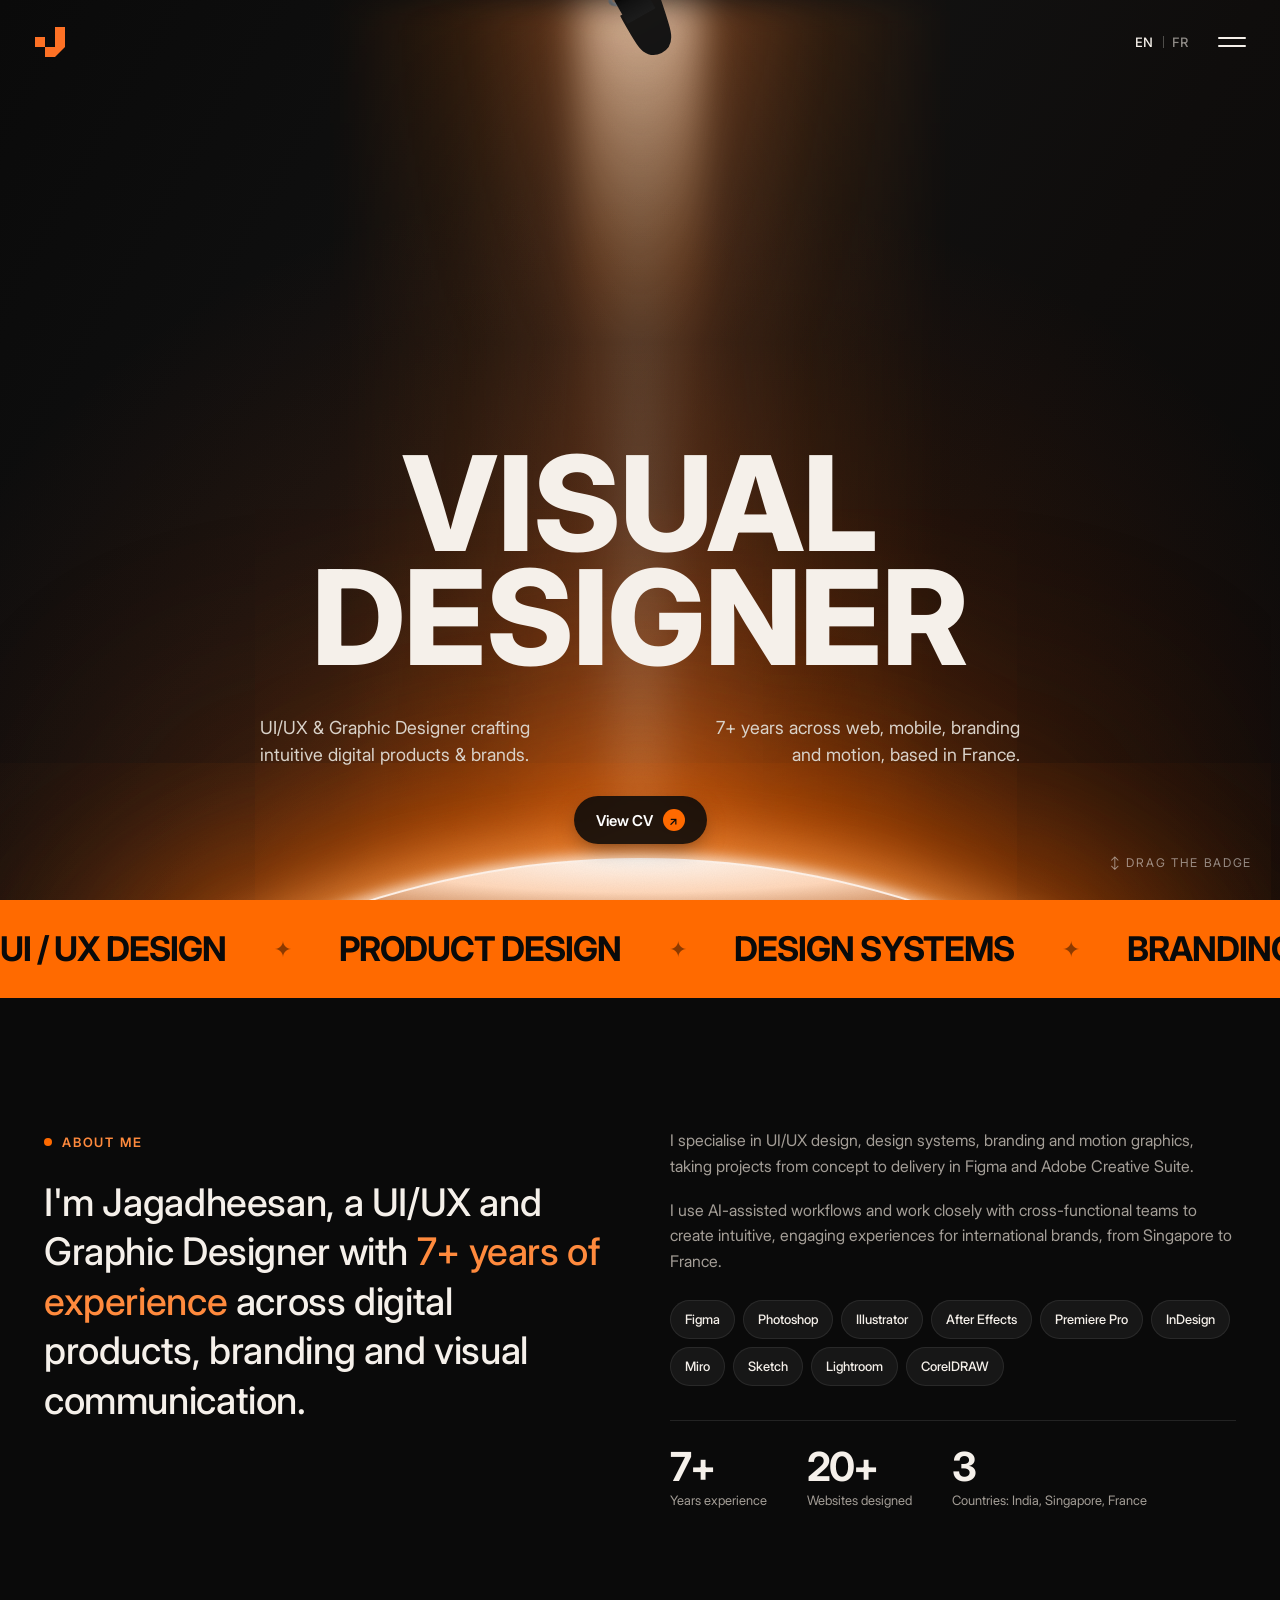
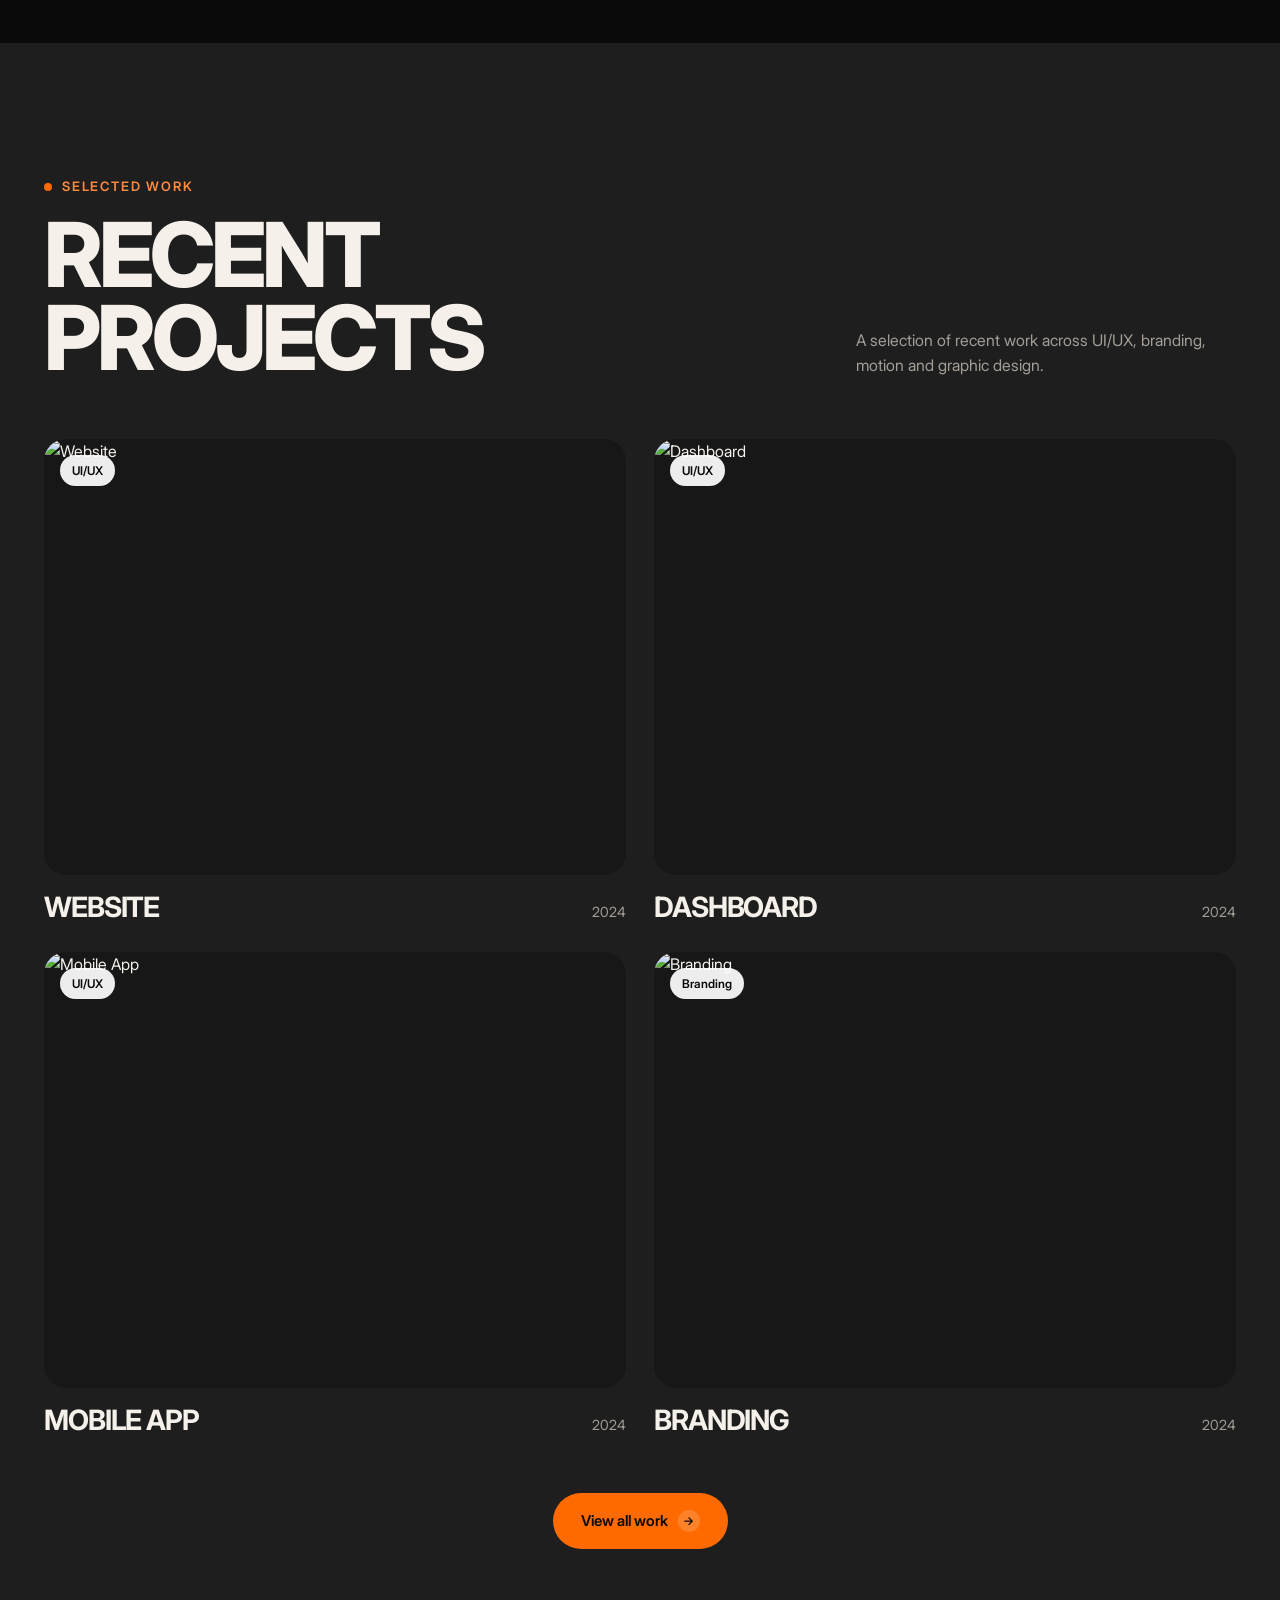
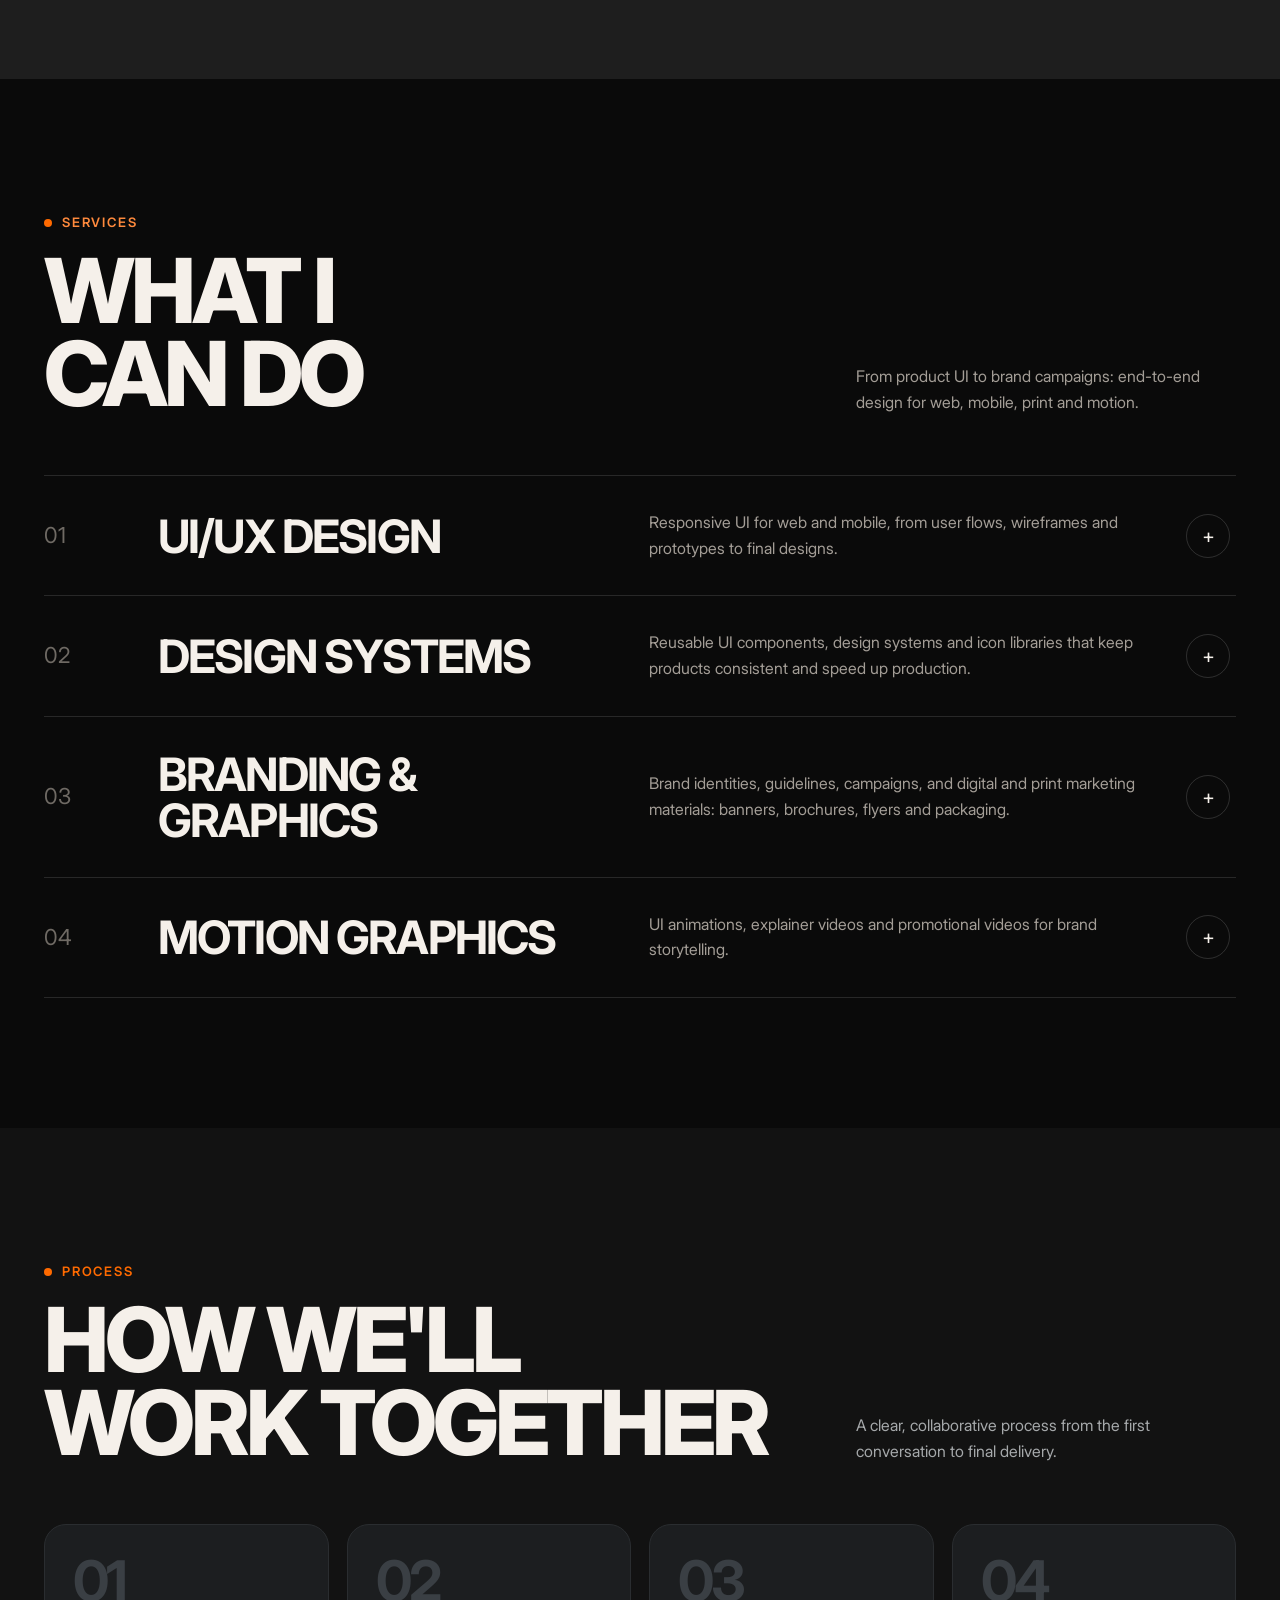
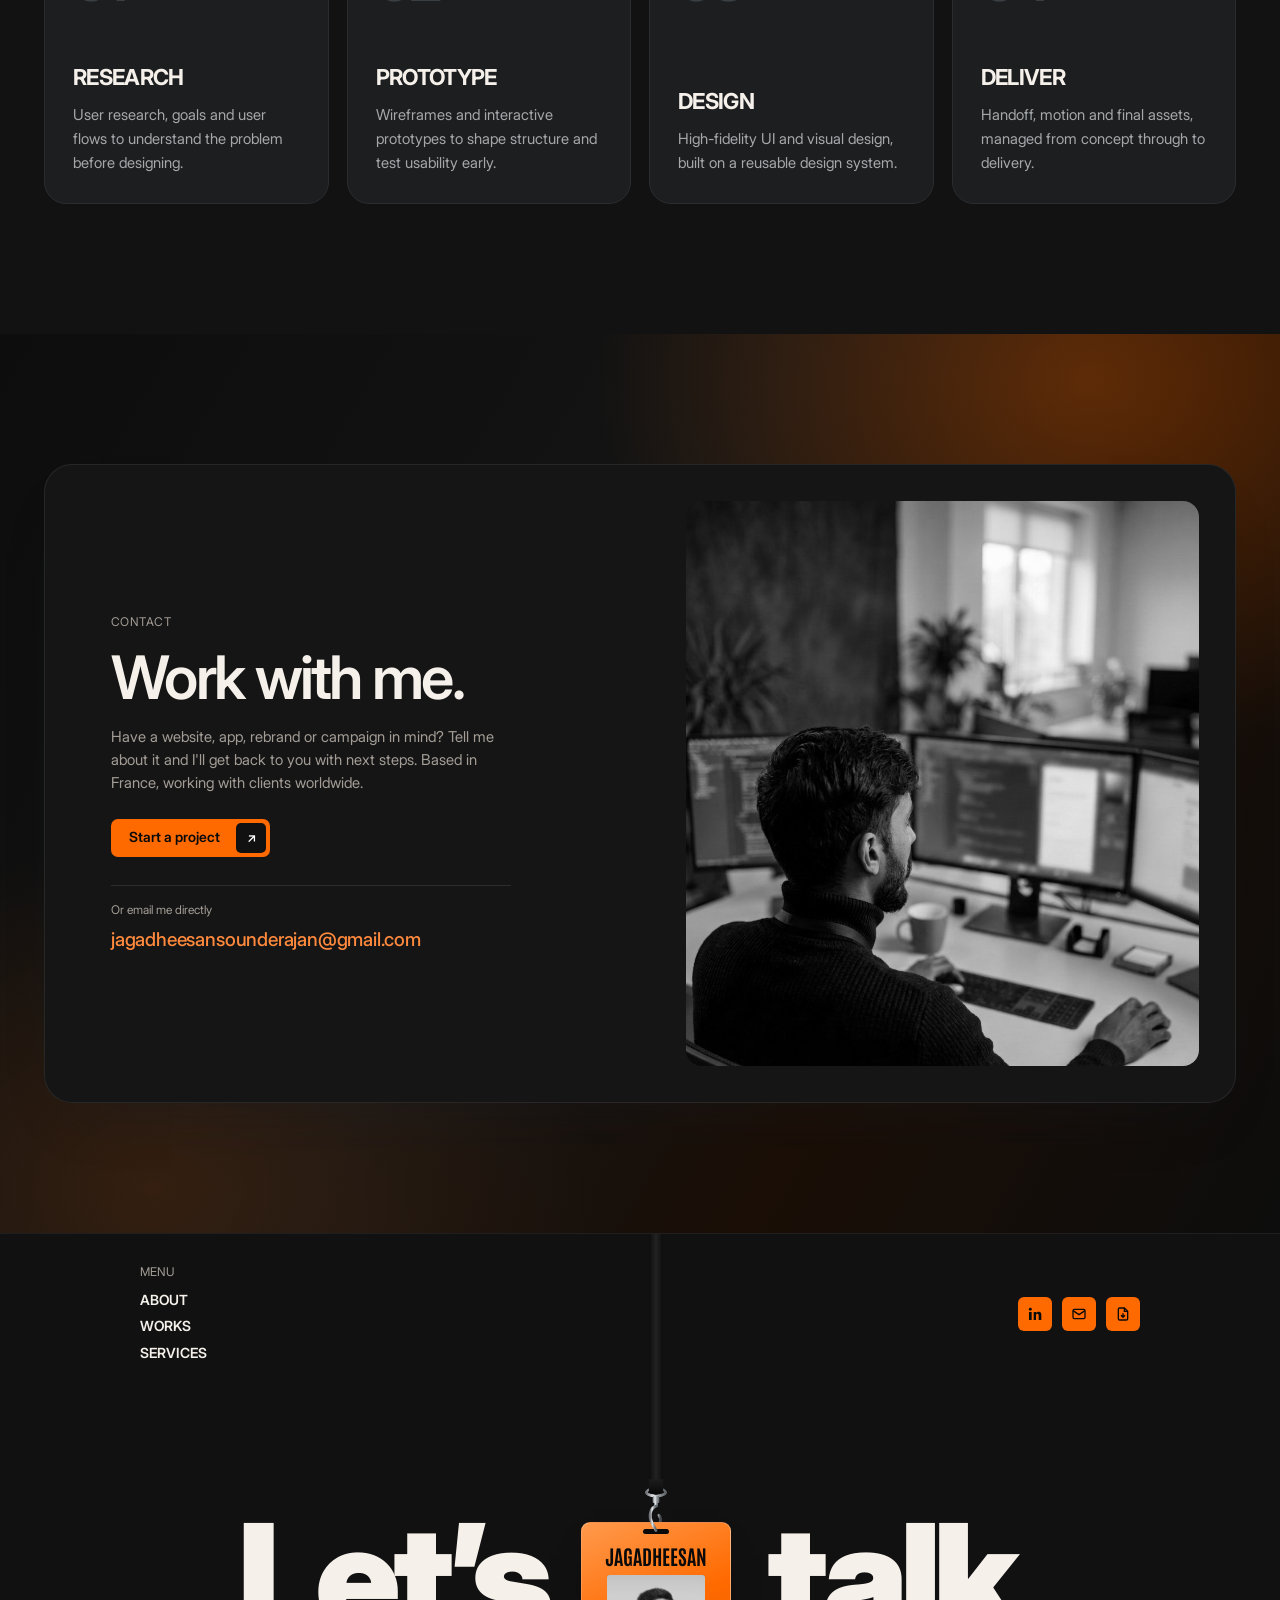
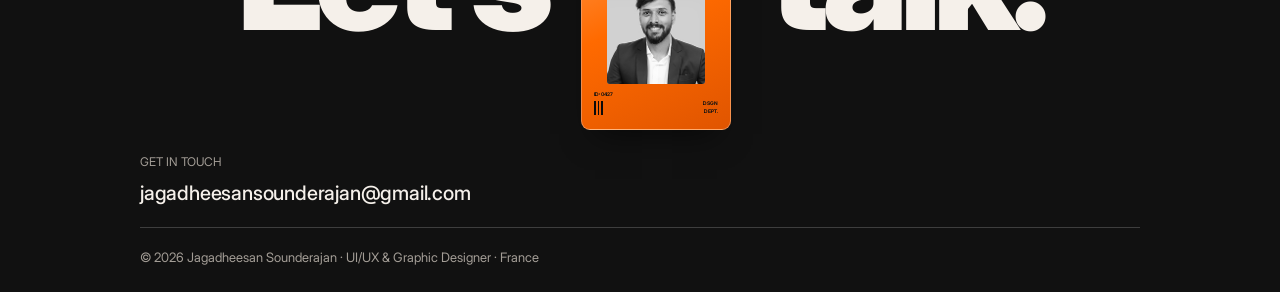
==== commit 477897ca: "Hero: soft orange glow rising from the horizon in a wide dome Co-Authored-By: Claude Opus 5.5 <norep" ====
--- a/index.html
+++ b/index.html
@@ -110,6 +110,9 @@
             mask-image:linear-gradient(180deg,rgba(0,0,0,.95) 0%,rgba(0,0,0,.4) 38%,rgba(0,0,0,.5) 62%,#000 100%)}
   .hero-beam::before{content:"";position:absolute;left:40%;right:40%;top:0;height:55%;
     background:linear-gradient(180deg,rgba(255,220,190,.75),rgba(255,150,70,.35) 55%,transparent);filter:blur(10px)}
+  /* Deep glow rising from the horizon in a wide dome, up to just above the badge */
+  .hero-dome{position:absolute;inset:0;opacity:.55;
+    background:radial-gradient(ellipse 62% 80% at 50% 100%,rgba(255,106,0,.5) 0%,rgba(240,90,0,.34) 30%,rgba(214,72,0,.18) 60%,rgba(190,60,0,.07) 85%,transparent 100%)}
   /* Curved glowing horizon at the bottom */
   .hero-horizon{position:absolute;left:50%;top:calc(100% - 42px);width:max(140vw,1000px);aspect-ratio:1;transform:translateX(-50%);border-radius:50%;
     background:radial-gradient(ellipse 48% 6% at 50% 0%,#fff7f0 0%,#ffd8bb 30%,rgba(255,140,60,.7) 65%,transparent 100%),#0a0a0a;
@@ -451,6 +454,7 @@
       <i style="--x:74%;--y:28%;--s:3px;--t:8s;--d:-4.5s"></i><i style="--x:81%;--y:6%;--s:1.5px;--t:7s;--d:-3.5s"></i><i style="--x:88%;--y:20%;--t:9s;--d:-6.5s"></i>
       <i style="--x:27%;--y:55%;--s:1.5px;--t:10s;--d:-8s"></i><i style="--x:58%;--y:60%;--s:1.5px;--t:10s;--d:-2s"></i><i style="--x:70%;--y:50%;--t:8s;--d:-5.5s"></i>
     </div>
+    <div class="hero-dome"></div>
     <div class="hero-horizon"></div></div>
   <div class="hero-bottom">
     <h1 class="hero-word display">Visual<br>Designer</h1>
